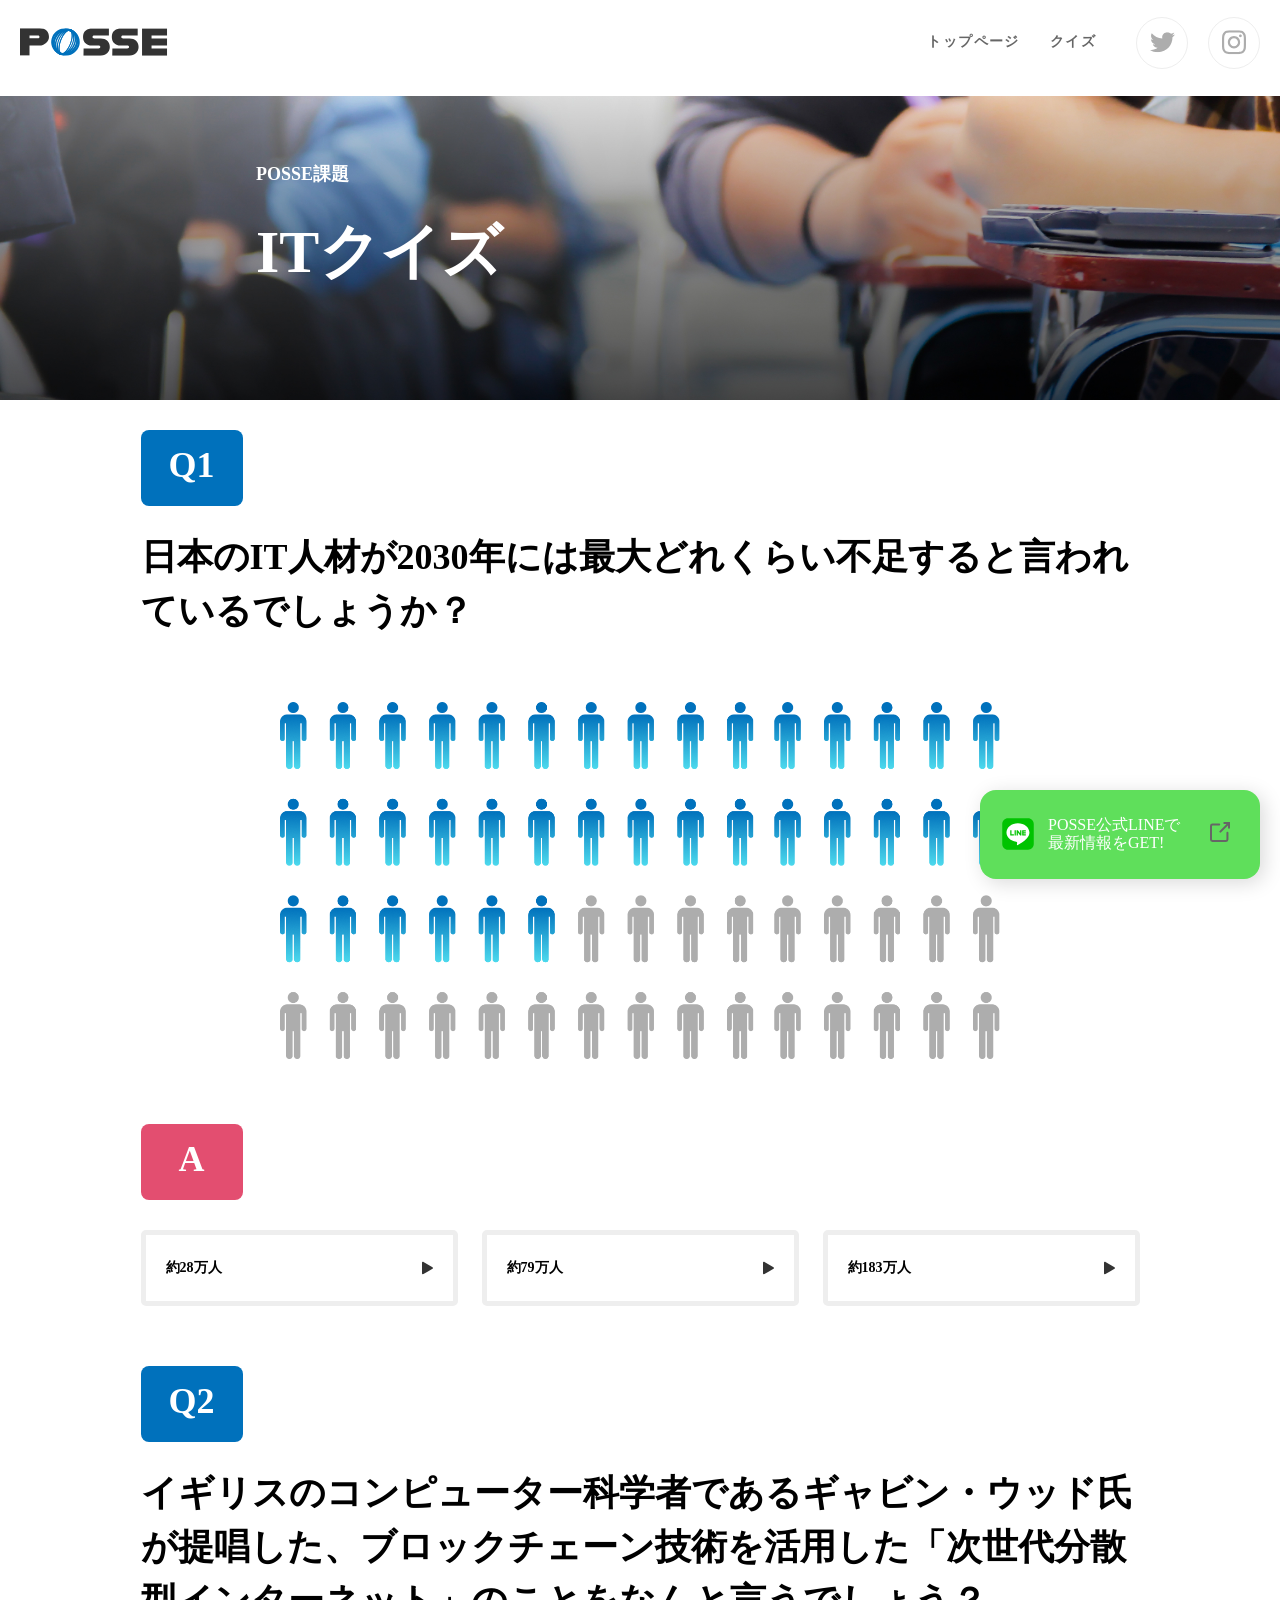
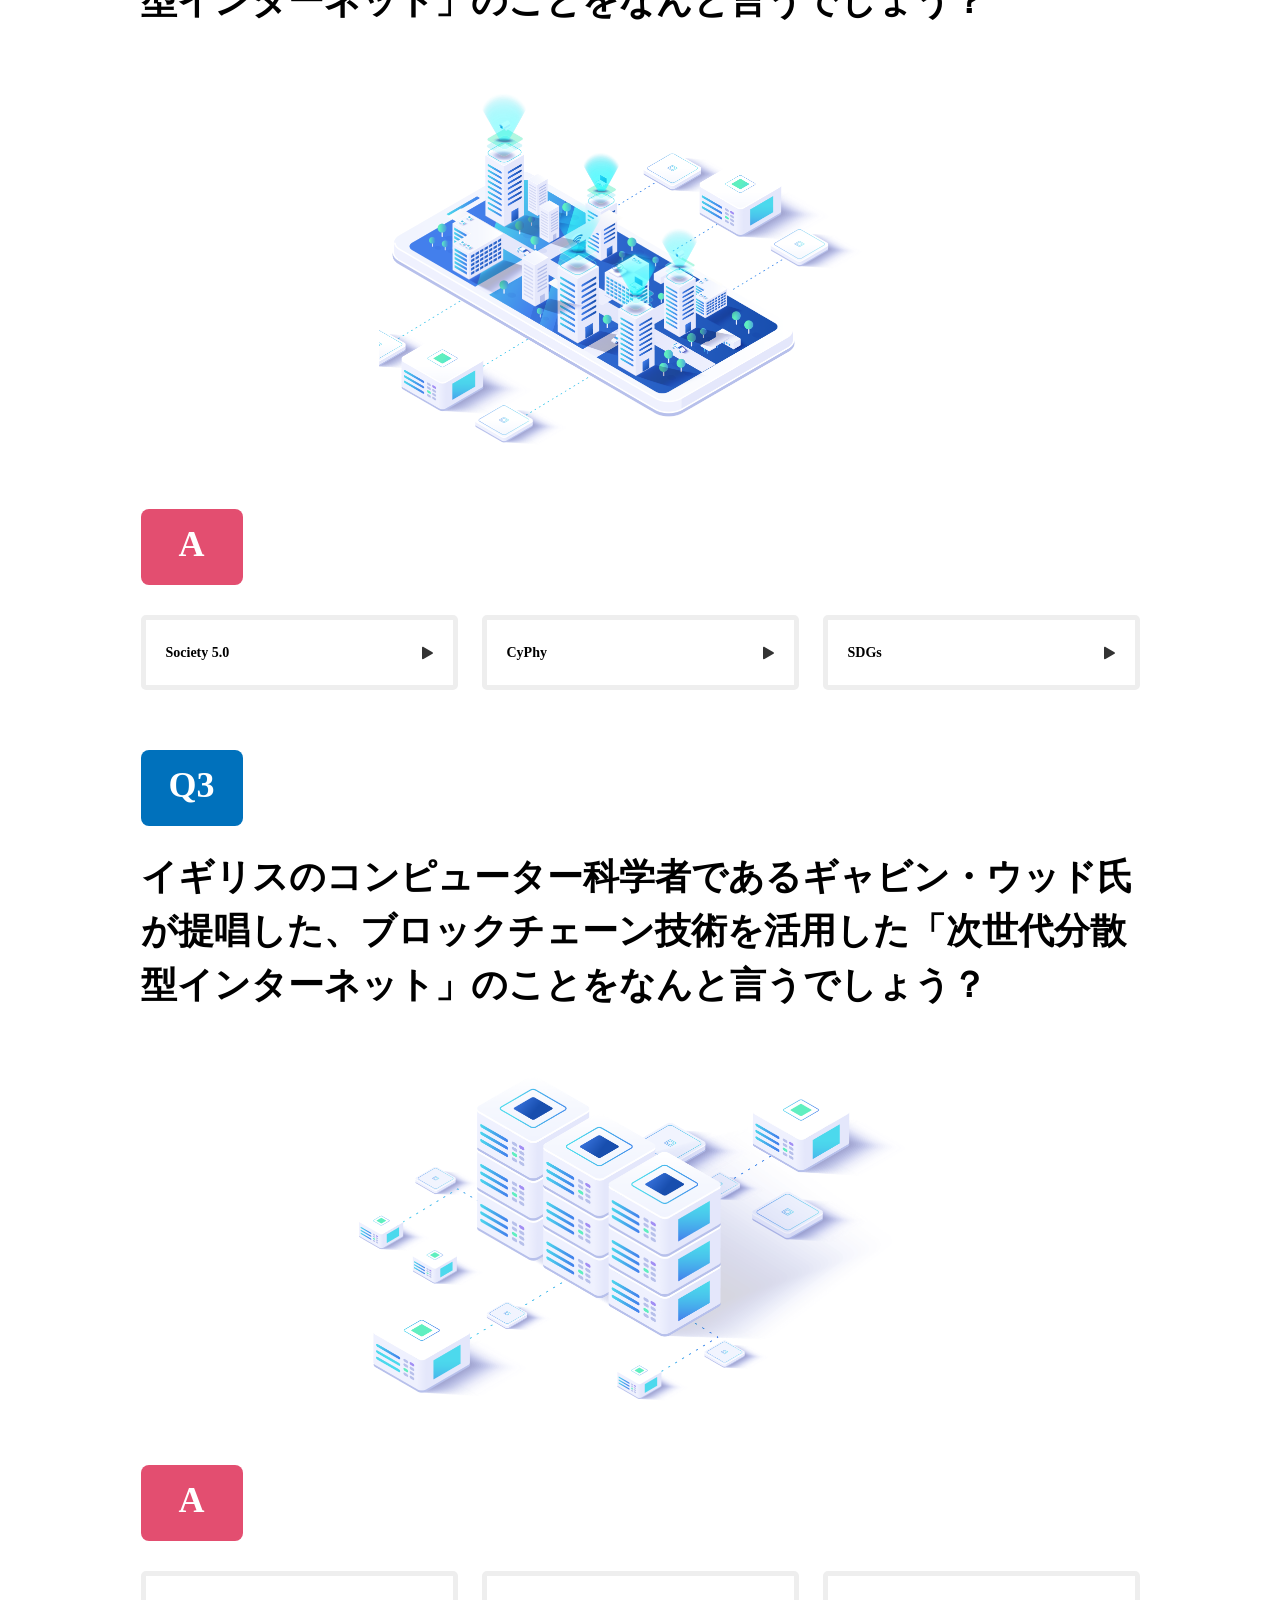
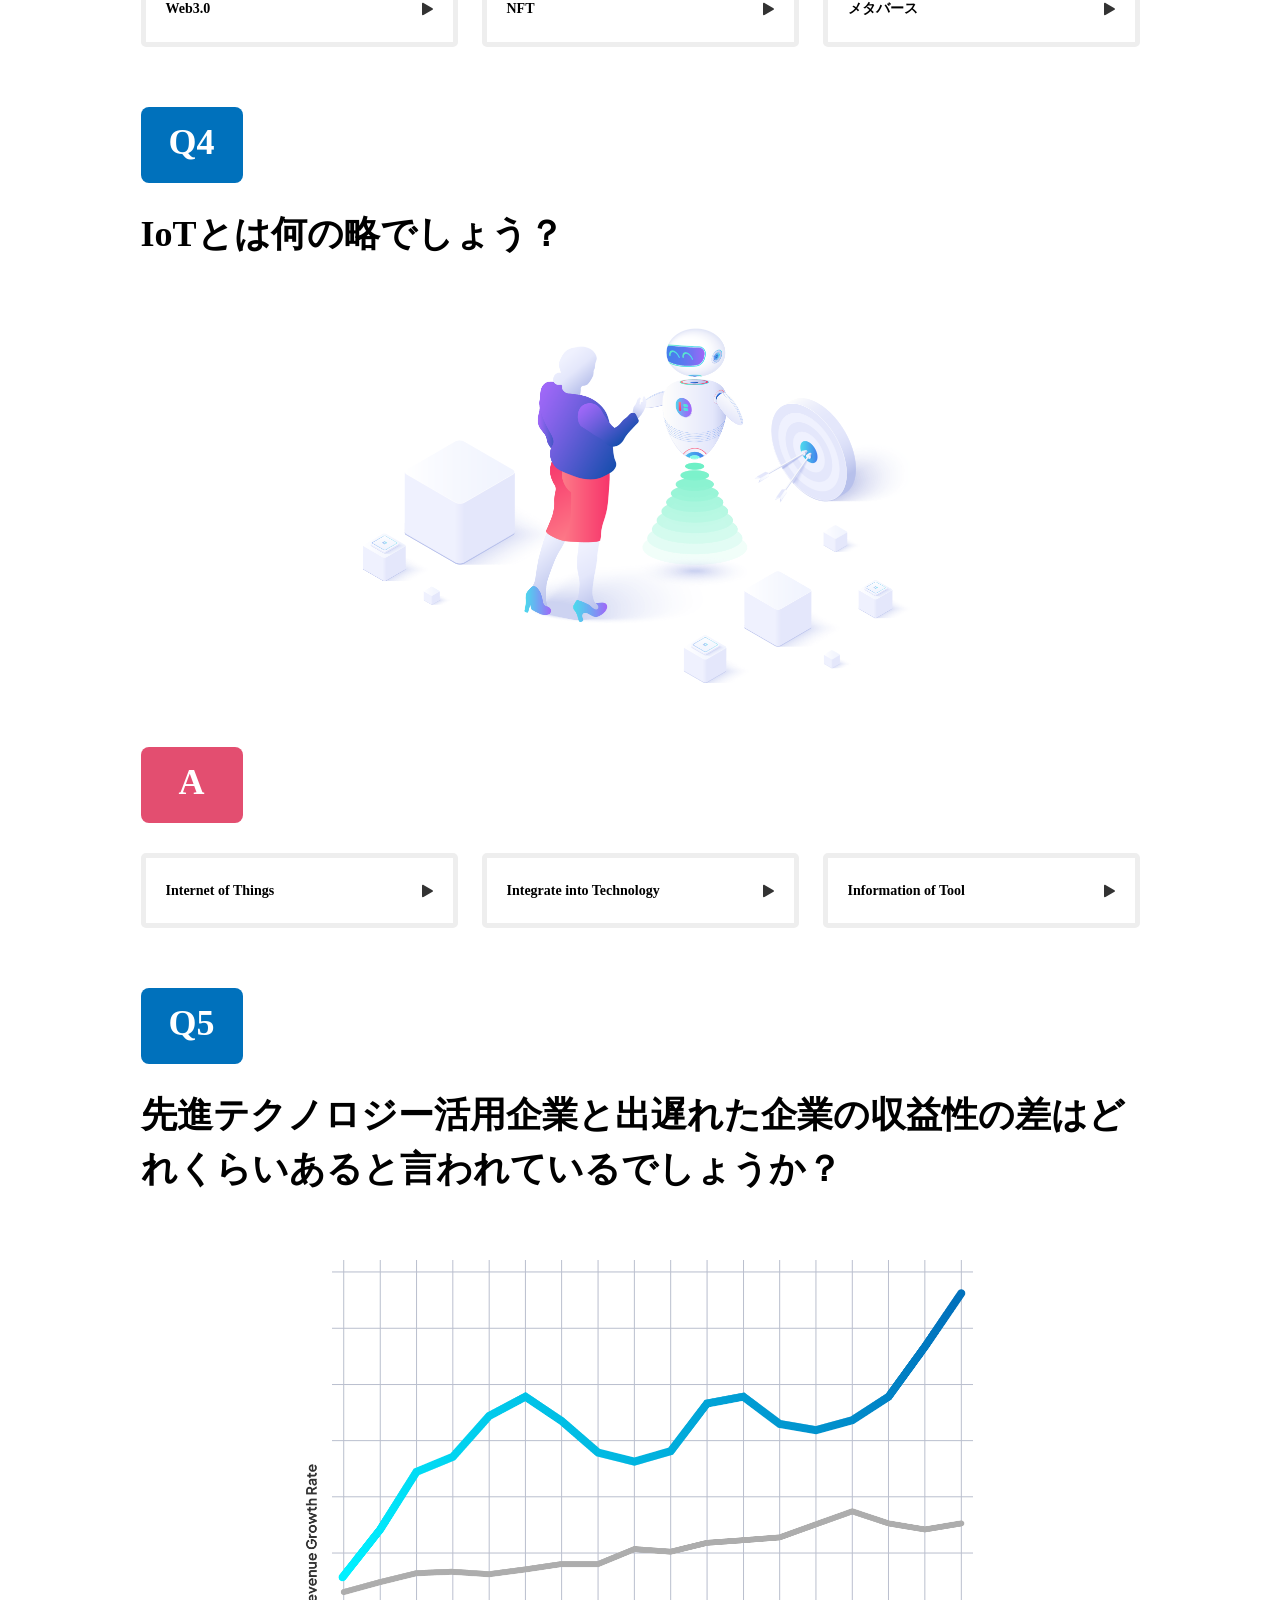
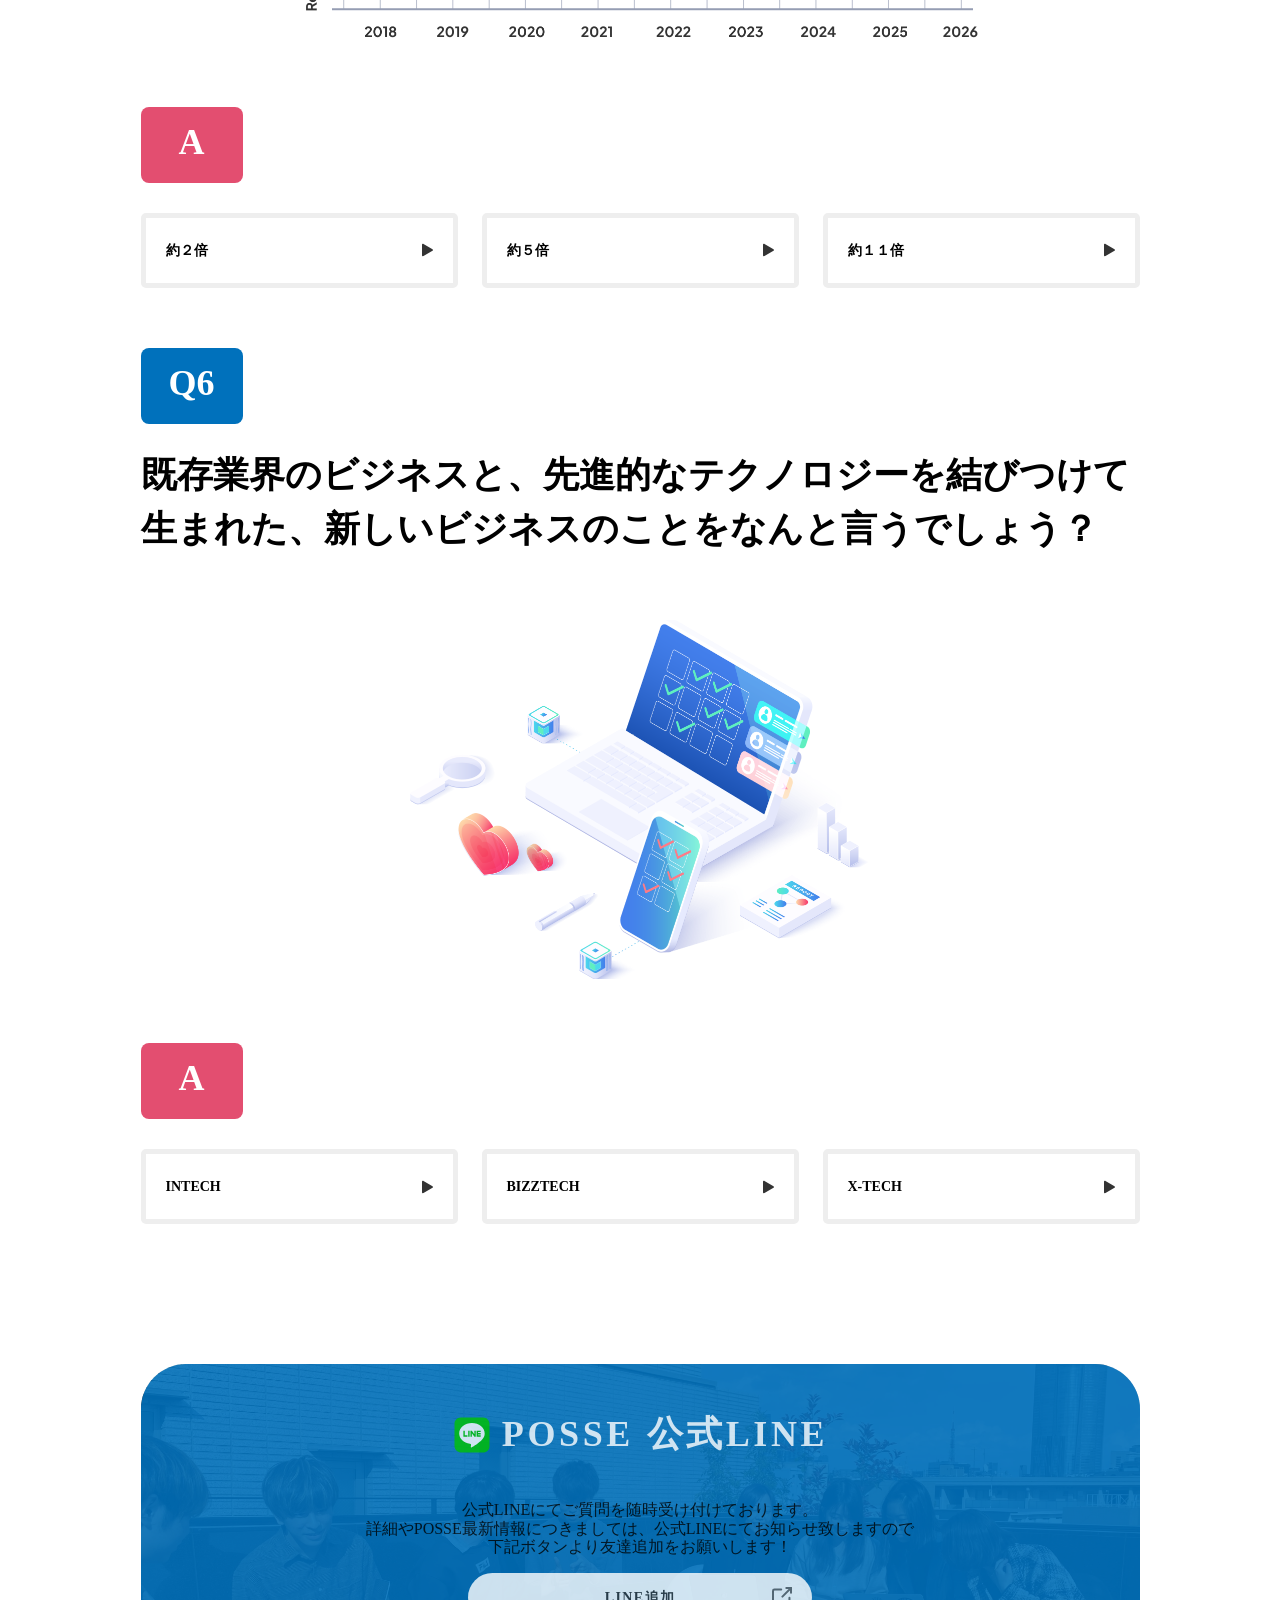
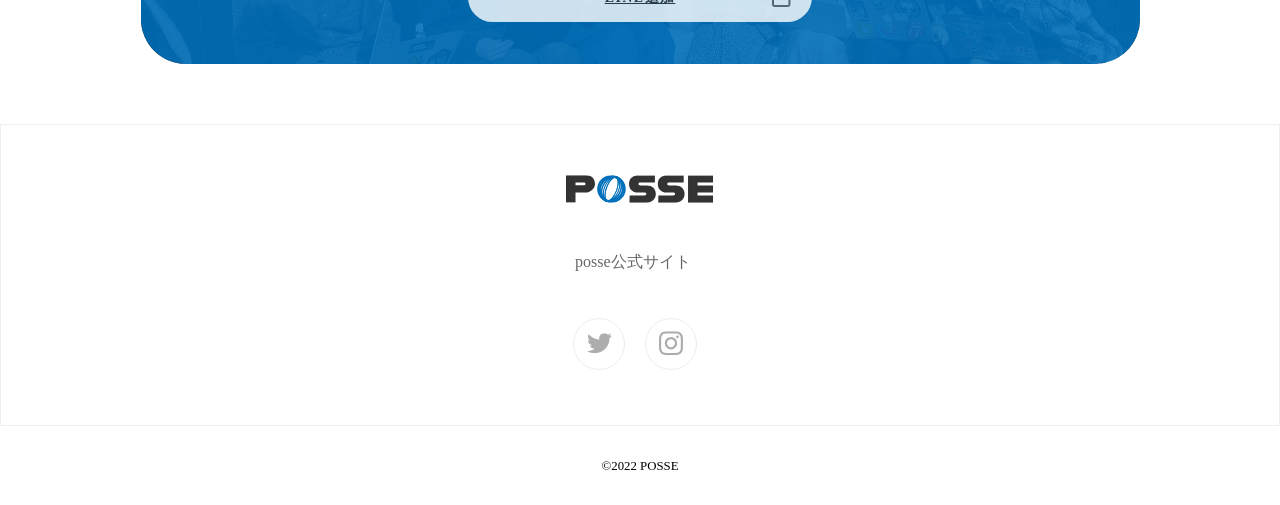
==== quiz/index.html @ d8c6b6f3 "問題文、クイズ、がシャッフルするようになった" ====
<!DOCTYPE html>
<html lang="ja">
  <head>
    <meta charset="UTF-8" />
    <meta http-equiv="X-UA-Compatible" content="IE=edge" />
    <meta name="viewport" content="width=device-width, initial-scale=1.0" />
    <title>quizページ</title>
    <link rel="stylesheet" href="normalize.css" />
    <link rel="stylesheet" href="style.css" />
  </head>
  <body>
    <header class="header">
      <div class="l-header">
        <div class="l-header_img">
          <img src="logo.svg" alt="posse" class="l-header_img_logo" />
        </div>
        <div class="l-header_nav">
          <nav class="l-header_nav_url">
            <ul class="l-header_nav_url_list">
              <li class="l-header_nav_url_list_item">
                トップページ<a
                  href="https://posse-ap.github.io/sample-ph1-website/"
                ></a>
              </li>
              <li class="l-header_nav_url_list_item">クイズ<a href=""></a></li>
            </ul>
          </nav>
          <ul class="l-header_nav_sns">
            <li class="l-header_nav_sns_list">
              <a
                href="https://twitter.com/posse_program"
                target="_blank"
                rel="noopener noreferrer"
                class="l-header_nav_sns_list_link"
                aria-label="Twitter"
              >
                <img
                  src="icon-twitter.svg"
                  class="l-header_nav_sns_list_icon"
                />
              </a>
            </li>
            <li class="l-header_nav_sns_list">
              <a
                href="https://www.instagram.com/posse_programming/"
                target="_blank"
                rel="noopener noreferrer"
                class="l-header_nav_sns_list_link"
                aria-label="instagram"
              >
                <img
                  src="icon-instagram.svg"
                  class="l-header_nav_sns_list_icon"
                />
              </a>
            </li>
          </ul>
        </div>
      </div>
    </header>
    <main>
      <section class="l-top">
        <div class="l-top_container">
          <h1 class="l-top_container_title">
            <span class="l-top_container_title_label">POSSE課題</span>
            <span class="l-top_container_title_title">ITクイズ</span>
          </h1>
        </div>
      </section>
      <div class="main" id="js_main"></div>
    </main>
    <section class="l-line">
      <div class="l-line_main">
        <div class="l-line_main_info">
          <div class="l-line_main_info_top">
            <img src="icon-line.svg" alt="" class="l-line_main_info_top_img" />
            <h2 class="l-line_main_info_top_title">POSSE 公式LINE</h2>
          </div>
          <div class="l-line_main_info_main">
            <p>
              公式LINEにてご質問を随時受け付けております。<br />
              詳細やPOSSE最新情報につきましては、公式LINEにてお知らせ致しますので<br />
              下記ボタンより友達追加をお願いします！
            </p>
          </div>
          <div class="l-line_main_info_footer">
            <a
              href="https://line.me/R/ti/p/@651htnqp?from=page"
              target="_blank"
              rel="noopener noreferrer"
              class="l-line_main_info_footer_link"
              >LINE追加
              <img
                src="icon-link-gray-dark.svg"
                alt=""
                class="l-line_main_info_footer_img"
              />
            </a>
          </div>
        </div>
      </div>
    </section>
    <foeter>
      <section class="l-footer">
        <div class="l-footer_line">
          <a
            href="https://line.me/R/ti/p/@651htnqp?from=page"
            target="_blank"
            rel="noopener noreferrer"
            class="l-footer_line_link"
          >
            <i class="l-footer_line_link_icon">
              <img
                src="icon-line.svg"
                alt="line"
                class="l-footer_line_link_icon_img"
              />
            </i>
            <p class="l-footer_line_link_info">
              POSSE公式LINEで<br />最新情報をGET!
            </p>
            <i class="l-footer_line_link_icon_link">
              <img
                src="icon-link-gray-dark.svg"
                alt=""
                class="l-footer_line_link_icon_link_img"
              />
            </i>
          </a>
        </div>
        <div class="l-footer_main">
          <div class="l-footer_main_info">
            <img src="logo.svg" alt="" class="l-footer_main_info_img" />
            <a href="https://posse-ap.com/" class="l-footer_main_info_img_link"
              >posse公式サイト</a
            >
          </div>
          <div class="l-footer_main_sns">
            <ul class="l-footer_main_sns_list">
              <li class="l-footer_main_sns_list_item">
                <a
                  href="https://twitter.com/posse_program"
                  target="_blank"
                  rel="noopener noreferrer"
                  aria-label="Twitter"
                >
                  <img
                    src="icon-twitter.svg"
                    alt=""
                    class="l-footer_main_sns_list_item_img"
                  />
                </a>
              </li>
              <li class="l-footer_main_sns_list_item">
                <a
                  href="https://www.instagram.com/posse_programming/"
                  target="_blank"
                  rel="noopener noreferrer"
                  aria-label="instagram"
                >
                  <img
                    src="icon-instagram.svg"
                    alt=""
                    class="l-footer_main_sns_list_item_img"
                  />
                </a>
              </li>
            </ul>
          </div>
        </div>
        <div class="l-footer_copyright">
          <small>©2022 POSSE</small>
        </div>
      </section>
    </foeter>
    <script src="quiz.js"></script>
  </body>
</html>
---- quiz/style.css ----
/* headerのcss */
.header {
  position: fixed;
  z-index: 999;
  top: 0;
  left: 0;
  right: 0;
}
.l-header {
  display: flex;
  padding: 18px 20px;
  background-color: white;
  height: 60px;
}

.l-header_img {
  vertical-align: middle;
  margin-top: 10px;
}

.l-header_nav {
  display: flex;
  margin-left: auto;
  align-content: center;
}

.l-header_nav_url_list {
  display: flex;
  font-size: 14px;
  gap: 30px;
  padding-top: 2px;
  list-style: none;
}

.l-header_nav_url_list_item {
  font-weight: bold;
  font-size: 14px;
  color: #666;
  letter-spacing: 0.1em;
}

.l-header_nav_sns {
  display: flex;
  gap: 20px;
  margin-top: -1px;
}

.l-header_nav_sns_list {
  display: flex;
  align-items: center;
  border: solid 1px #eee;
  border-radius: 50%;
  color: #adadad;
  display: inline-flex;
  font-size: 24px;
  height: 50px;
  justify-content: center;
  width: 50px;
}

.l-header_nav_sns_list_icon {
  padding-top: 5px;
}

/* l-topのcss */
main {
  margin-top: 60px;
}
.l-top {
  margin-top: -10px;
  margin-left: 0px;
  margin-right: 0px;
  width: 100%;
  height: 320px;
  /* padding-top: 110px;
  padding-bottom: 70px; */
}
.l-top_container {
  background-image: url(bg-hero.jpg);
  width: 100%;
  background-size: cover;
  height: 350px;
  background-repeat: initial;
  /* margin-left: 30px; */
  position: relative;
}
.l-top_container_title {
  position: absolute;
  top: 80px;
  left: 20%;
}
.l-top_container_title_label {
  margin: 0;
  color: #fff;
  font-size: 18px;
}
.l-top_container_title_title {
  font-size: 60px;
  color: #fff;
  display: block;
  margin-top: 30px;
}

.main {
  margin: 0px auto;
  max-width: 999px;
  width: 100%;
}
/* question1のcss */
.question1 {
  box-sizing: solid;
  border-width: 0;
  box-sizing: border-box;
  justify-content: center;
  margin-top: 60px;
}
.question1_quiz_title_label {
  background-color: #0071bc;
  border-radius: 8px;
  color: #fff;
  font-size: 36px;
  font-weight: bold;
  line-height: 1.5;
  padding: 8px 16px;
  display: block;
  width: 70px;
  height: 60px;
  text-align: center;
}
.question1_quiz_title_text {
  display: block;
  font-size: 36px;
  font-weight: bold;
  line-height: 1.5;
  margin-top: 24px;
}
.question1_quiz_title_image {
  margin: 64px auto 0;
  max-width: 720px;
}
.question1_quiz_title_img {
  max-width: 100%;
}
.question1_answer {
  margin-top: 60px;
}
.question1_answer_label {
  background-color: #e34e70;
  border-radius: 8px;
  color: #fff;
  font-size: 36px;
  font-weight: bold;
  line-height: 1.5;
  padding: 8px 16px;
  display: block;
  width: 70px;
  height: 60px;
  text-align: center;
}
.question1_answer_list {
  display: grid;
  gap: 24px;
  grid-template-columns: repeat(3, 1fr);
  margin-top: 16px;
  list-style: none;
  margin: 30px 0 0 0;
  padding: 0;
}
.question1_answer_list_item {
  display: list-item;
  cursor: pointer;
}
.question1_answer_list_item_button {
  align-items: center;
  border: solid 5px #eee;
  background-color: white;
  border-radius: 5px;
  display: flex;
  font-size: 14px;
  font-weight: bold;
  line-height: 1.8;
  padding: 20px;
  width: 100%;
  cursor: pointer;
}

.question1_answer_list_item_button_icon {
  margin-left: auto;
}

.question1_answer_correct_content {
  gap: 18px;
  font-size: 18px;
  font-weight: bold;
  display: flex;
  align-items: baseline;
  line-height: 1.8;
  margin-top: 16px;
}

.question1_note {
  align-items: center;
  background-color: #f6f6f6;
  border-radius: 8px;
  display: block;
  display: flex;
  font-size: 18px;
  font-style: normal;
  font-weight: bold;
  gap: 16px;
  line-height: 1.8;
  margin-top: 16px;
  padding: 24px;
}

.js-answer1_box,
.js-answer2_box,
.js-answer3_box,
.js-answer4_box,
.js-answer5_box,
.js-answer6_box {
  background-color: #fff2f5;
  border-radius: 8px;
  padding: 10px 40px 0px 40px;
  margin-top: 16px;
  display: none;
}
.question1_answer_correct,
.question2_answer_correct,
.question3_answer_correct,
.question4_answer_correct,
.question5_answer_correct,
.question6_answer_correct {
  background-color: #fff2f5;
  border-radius: 8px;
  margin-top: 16px;
  padding: 10px 40px 5px 40px;
  border: 2px solid #fff2f5;
  display: block;
}
.question1_answer_incorrect,
.question2_answer_incorrect,
.question3_answer_incorrect,
.question4_answer_incorrect,
.question5_answer_incorrect,
.question6_answer_incorrect {
  background-color: #eff2f5;
  border: 2px solid #eff2f5;
  border-radius: 8px;
  margin-top: 16px;
  padding: 10px 40px 5px 40px;
  display: block;
}
.question1_answer_correct_title,
.question2_answer_correct_title,
.question3_answer_correct_title,
.question4_answer_correct_title,
.question5_answer_correct_title,
.question6_answer_correct_title {
  font-size: 24px;
  font-weight: bold;
  letter-spacing: 0.05em;
  line-height: 1.5;
  color: #c8647c;
  display: none;
}
.question1_answer_incorrect_title,
.question2_answer_incorrect_title,
.question3_answer_incorrect_title,
.question4_answer_incorrect_title,
.question5_answer_incorrect_title,
.question6_answer_incorrect_title {
  color: #0071bc;
  font-size: 24px;
  font-weight: bold;
  letter-spacing: 0.05em;
  line-height: 1.5;
  display: none;
}
.question1_answer_correct_content_label {
  font-size: 24px;
}

/* js-answer1_correct_title{
  display: block;
  color: red;
  font-size: 24px;
} */

/* question2のcss */
.question2 {
  box-sizing: solid;
  border-width: 0;
  box-sizing: border-box;
  justify-content: center;
  margin-top: 60px;
}

.question2_quiz_title_label {
  background-color: #0071bc;
  border-radius: 8px;
  color: #fff;
  font-size: 36px;
  font-weight: bold;
  line-height: 1.5;
  padding: 8px 16px;
  display: block;
  width: 70px;
  height: 60px;
  text-align: center;
}
.question2_quiz_title_text {
  display: block;
  font-size: 36px;
  font-weight: bold;
  line-height: 1.5;
  margin-top: 24px;
}
.question2_quiz_title_image {
  margin: 64px auto 0;
  max-width: 720px;
}
.question2_quiz_title_img {
  max-width: 100%;
}
.question2_answer {
  margin-top: 60px;
}
.question2_answer_label {
  background-color: #e34e70;
  border-radius: 8px;
  color: #fff;
  font-size: 36px;
  font-weight: bold;
  line-height: 1.5;
  padding: 8px 16px;
  display: block;
  width: 70px;
  height: 60px;
  text-align: center;
}
.question2_answer_list {
  display: grid;
  gap: 24px;
  grid-template-columns: repeat(3, 1fr);
  margin-top: 16px;
  list-style: none;
  margin: 30px 0 0 0;
  padding: 0;
}
.question2_answer_list_item {
  display: list-item;
  cursor: pointer;
}
.question2_answer_list_item_button {
  align-items: center;
  border: solid 5px #eee;
  background-color: white;
  border-radius: 5px;
  display: flex;
  font-size: 14px;
  font-weight: bold;
  line-height: 1.8;
  padding: 20px;
  width: 100%;
  cursor: pointer;
}
.question2_answer_list_item_button_icon {
  margin-left: auto;
}

.question2_note {
  align-items: center;
  background-color: #f6f6f6;
  border-radius: 8px;
  display: block;
  display: flex;
  font-size: 18px;
  font-style: normal;
  font-weight: bold;
  gap: 16px;
  line-height: 1.8;
  margin-top: 16px;
  padding: 24px;
}
.question2_answer_correct_title {
  font-size: 24px;
  font-weight: bold;
  letter-spacing: 0.05em;
  line-height: 1.5;
}
.question2_answer_correct_content {
  align-items: baseline;
  display: flex;
  font-size: 18px;
  font-weight: bold;
  gap: 18px;
  line-height: 1.8;
  margin-top: 16px;
}
.question2_answer_correct_content_label {
  font-size: 24px;
}
/* question3のcss */
.question3 {
  box-sizing: solid;
  border-width: 0;
  box-sizing: border-box;
  justify-content: center;
  margin-top: 60px;
}

.question3_quiz_title_label {
  background-color: #0071bc;
  border-radius: 8px;
  color: #fff;
  font-size: 36px;
  font-weight: bold;
  line-height: 1.5;
  padding: 8px 16px;
  display: block;
  width: 70px;
  height: 60px;
  text-align: center;
}
.question3_quiz_title_text {
  display: block;
  font-size: 36px;
  font-weight: bold;
  line-height: 1.5;
  margin-top: 24px;
}
.question3_quiz_title_image {
  margin: 64px auto 0;
  max-width: 720px;
}
.question3_quiz_title_img {
  max-width: 100%;
}
.question3_answer {
  margin-top: 60px;
}
.question3_answer_label {
  background-color: #e34e70;
  border-radius: 8px;
  color: #fff;
  font-size: 36px;
  font-weight: bold;
  line-height: 1.5;
  padding: 8px 16px;
  display: block;
  width: 70px;
  height: 60px;
  text-align: center;
}
.question3_answer_list {
  display: grid;
  gap: 24px;
  grid-template-columns: repeat(3, 1fr);
  margin-top: 16px;
  list-style: none;
  margin: 30px 0 0 0;
  padding: 0;
}
.question3_answer_list_item {
  display: list-item;
  cursor: pointer;
}
.question3_answer_list_item_button {
  align-items: center;
  border: solid 5px #eee;
  background-color: white;
  border-radius: 5px;
  display: flex;
  font-size: 14px;
  font-weight: bold;
  line-height: 1.8;
  padding: 20px;
  width: 100%;
  cursor: pointer;
}
.question3_answer_list_item_button_icon {
  margin-left: auto;
}

.question3_note {
  align-items: center;
  background-color: #f6f6f6;
  border-radius: 8px;
  display: block;
  display: flex;
  font-size: 18px;
  font-style: normal;
  font-weight: bold;
  gap: 16px;
  line-height: 1.8;
  margin-top: 16px;
  padding: 24px;
}
.question3_answer_correct_title {
  font-size: 24px;
  font-weight: bold;
  letter-spacing: 0.05em;
  line-height: 1.5;
}
.question3_answer_correct_content {
  align-items: baseline;
  display: flex;
  font-size: 18px;
  font-weight: bold;
  gap: 18px;
  line-height: 1.8;
  margin-top: 16px;
}
.question3_answer_correct_content_label {
  font-size: 24px;
}
/* queetion4のcss */
.question4 {
  box-sizing: solid;
  border-width: 0;
  box-sizing: border-box;
  justify-content: center;
  margin-top: 60px;
}

.question4_quiz_title_label {
  background-color: #0071bc;
  border-radius: 8px;
  color: #fff;
  font-size: 36px;
  font-weight: bold;
  line-height: 1.5;
  padding: 8px 16px;
  display: block;
  width: 70px;
  height: 60px;
  text-align: center;
}
.question4_quiz_title_text {
  display: block;
  font-size: 36px;
  font-weight: bold;
  line-height: 1.5;
  margin-top: 24px;
}
.question4_quiz_title_image {
  margin: 64px auto 0;
  max-width: 720px;
}
.question4_quiz_title_img {
  max-width: 100%;
}
.question4_answer {
  margin-top: 60px;
}
.question4_answer_label {
  background-color: #e34e70;
  border-radius: 8px;
  color: #fff;
  font-size: 36px;
  font-weight: bold;
  line-height: 1.5;
  padding: 8px 16px;
  display: block;
  width: 70px;
  height: 60px;
  text-align: center;
}
.question4_answer_list {
  display: grid;
  gap: 24px;
  grid-template-columns: repeat(3, 1fr);
  margin-top: 16px;
  list-style: none;
  margin: 30px 0 0 0;
  padding: 0;
}
.question4_answer_list_item {
  display: list-item;
  cursor: pointer;
}
.question4_answer_list_item_button {
  align-items: center;
  border: solid 5px #eee;
  background-color: white;
  border-radius: 5px;
  display: flex;
  font-size: 14px;
  font-weight: bold;
  line-height: 1.8;
  padding: 20px;
  width: 100%;
  cursor: pointer;
}
.question4_answer_list_item_button_icon {
  margin-left: auto;
}
.question4_note {
  align-items: center;
  background-color: #f6f6f6;
  border-radius: 8px;
  display: block;
  display: flex;
  font-size: 18px;
  font-style: normal;
  font-weight: bold;
  gap: 16px;
  line-height: 1.8;
  margin-top: 16px;
  padding: 24px;
}
.question4_answer_correct_title {
  font-size: 24px;
  font-weight: bold;
  letter-spacing: 0.05em;
  line-height: 1.5;
}
.question4_answer_correct_content {
  align-items: baseline;
  display: flex;
  font-size: 18px;
  font-weight: bold;
  gap: 18px;
  line-height: 1.8;
  margin-top: 16px;
}
.question4_answer_correct_content_label {
  font-size: 24px;
}
/* question5のcss */
.question5 {
  box-sizing: solid;
  border-width: 0;
  box-sizing: border-box;
  justify-content: center;
  margin-top: 60px;
}

.question5_quiz_title_label {
  background-color: #0071bc;
  border-radius: 8px;
  color: #fff;
  font-size: 36px;
  font-weight: bold;
  line-height: 1.5;
  padding: 8px 16px;
  display: block;
  width: 70px;
  height: 60px;
  text-align: center;
}
.question5_quiz_title_text {
  display: block;
  font-size: 36px;
  font-weight: bold;
  line-height: 1.5;
  margin-top: 24px;
}
.question5_quiz_title_image {
  margin: 64px auto 0;
  max-width: 720px;
}
.question5_quiz_title_img {
  max-width: 100%;
}
.question5_answer {
  margin-top: 60px;
}
.question5_answer_label {
  background-color: #e34e70;
  border-radius: 8px;
  color: #fff;
  font-size: 36px;
  font-weight: bold;
  line-height: 1.5;
  padding: 8px 16px;
  display: block;
  width: 70px;
  height: 60px;
  text-align: center;
}
.question5_answer_list {
  display: grid;
  gap: 24px;
  grid-template-columns: repeat(3, 1fr);
  margin-top: 16px;
  list-style: none;
  margin: 30px 0 0 0;
  padding: 0;
}
.question5_answer_list_item {
  display: list-item;
  cursor: pointer;
}
.question5_answer_list_item_button {
  align-items: center;
  border: solid 5px #eee;
  background-color: white;
  border-radius: 5px;
  display: flex;
  font-size: 14px;
  font-weight: bold;
  line-height: 1.8;
  padding: 20px;
  width: 100%;
  cursor: pointer;
}
.question5_answer_list_item_button_icon {
  margin-left: auto;
}
.question5_note {
  align-items: center;
  background-color: #f6f6f6;
  border-radius: 8px;
  display: block;
  display: flex;
  font-size: 18px;
  font-style: normal;
  font-weight: bold;
  gap: 16px;
  line-height: 1.8;
  margin-top: 16px;
  padding: 24px;
}
.question5_answer_correct_title {
  font-size: 24px;
  font-weight: bold;
  letter-spacing: 0.05em;
  line-height: 1.5;
}
.question5_answer_correct_content {
  align-items: baseline;
  display: flex;
  font-size: 18px;
  font-weight: bold;
  gap: 18px;
  line-height: 1.8;
  margin-top: 16px;
}
.question5_answer_correct_content_label {
  font-size: 24px;
}
/* question6のcss */
.question6 {
  box-sizing: solid;
  border-width: 0;
  box-sizing: border-box;
  justify-content: center;
  margin-top: 60px;
}
.question6_quiz_title_label {
  background-color: #0071bc;
  border-radius: 8px;
  color: #fff;
  font-size: 36px;
  font-weight: bold;
  line-height: 1.5;
  padding: 8px 16px;
  display: block;
  width: 70px;
  height: 60px;
  text-align: center;
}
.question6_quiz_title_text {
  display: block;
  font-size: 36px;
  font-weight: bold;
  line-height: 1.5;
  margin-top: 24px;
}
.question6_quiz_title_image {
  margin: 64px auto 0;
  max-width: 720px;
}
.question6_quiz_title_img {
  max-width: 100%;
}
.question6_answer {
  margin-top: 60px;
}
.question6_answer_label {
  background-color: #e34e70;
  border-radius: 8px;
  color: #fff;
  font-size: 36px;
  font-weight: bold;
  line-height: 1.5;
  padding: 8px 16px;
  display: block;
  width: 70px;
  height: 60px;
  text-align: center;
}
.question6_answer_list {
  display: grid;
  gap: 24px;
  grid-template-columns: repeat(3, 1fr);
  margin-top: 16px;
  list-style: none;
  margin: 30px 0 0 0;
  padding: 0;
}
.question6_answer_list_item {
  display: list-item;
}
.question6_answer_list_item_button {
  align-items: center;
  border: solid 5px #eee;
  background-color: white;
  border-radius: 5px;
  display: flex;
  font-size: 14px;
  font-weight: bold;
  line-height: 1.8;
  padding: 20px;
  width: 100%;
  cursor: pointer;
}
.question6_answer_list_item_button_icon {
  margin-left: auto;
}
.question6_note {
  align-items: center;
  background-color: #f6f6f6;
  border-radius: 8px;
  display: block;
  display: flex;
  font-size: 18px;
  font-style: normal;
  font-weight: bold;
  gap: 16px;
  line-height: 1.8;
  margin-top: 16px;
  padding: 24px;
}
.question6_answer_correct_title {
  font-size: 24px;
  font-weight: bold;
  letter-spacing: 0.05em;
  line-height: 1.5;
}
.question6_answer_correct_content {
  align-items: baseline;
  display: flex;
  font-size: 18px;
  font-weight: bold;
  gap: 18px;
  line-height: 1.8;
  margin-top: 16px;
}
.question6_answer_correct_content_label {
  font-size: 24px;
}
/* l-lineのcss */
.l-line {
  max-width: 999px;
  width: 100%;
  margin: 0 auto;
}
.l-line_main {
  width: 100%;
  height: 300px;
  margin: 0 auto;
  position: relative;
  background-image: url(bg-line.jpg);
  background-size: cover;
  border-radius: 45px;
  margin-top: 140px;
  margin-bottom: 60px;
}
.l-line_main::before {
  position: absolute;
  top: 0px;
  left: 0px;
  width: 100%;
  height: 300px;
  content: "";
  border-radius: 45px;
  background-color: rgba(0, 113, 188, 0.9);
}
.l-line_main_info {
  opacity: 0.8;
  border-radius: 45px;
  height: 260px;
  padding: 20px;
}
.l-line_main_info_top {
  display: flex;
  align-items: center;
  justify-content: center;
  gap: 10px;
}
.l-line_main_info_top_img {
  width: 40px;
  height: 40px;
  background: radial-gradient(#fff 60%, transparent 60%);
}
.l-line_main_info_top_title {
  font-size: 36px;
  color: white;
  letter-spacing: 0.1em;
}
.l-line_main_info_main {
  text-align: center;
}
.l-line_main_info_footer {
  text-align: center;
  margin-top: 15px;
}
.l-line_main_info_footer_link {
  background-color: white;
  border-radius: 50px;
  width: 100%;
  display: inline-block;
  color: #333;
  font-size: 14px;
  font-weight: bold;
  letter-spacing: 0.1em;
  line-height: 1.8;
  padding: 12px;
  position: relative;
  max-width: 320px;
}
.l-line_main_info_footer_img {
  position: absolute;
  right: 20px;
  top: 50%;
  transform: translate(0, -50%);
}
/* footerのcss */
.l-footer_line {
  position: fixed;
  bottom: 30px;
  right: 20px;
  height: 80px;
  width: 280px;
}
.l-footer_line_link {
  align-items: center;
  background-color: #5fdf5b;
  border-radius: 16px;
  box-shadow: 4px 4px 20px rgb(0 0 0 / 15%);
  display: flex;
  padding: 10px 20px 10px 20px;
  text-decoration: none;
}
.l-footer_line_link_icon {
  font-size: 36px;
  padding-top: 8px;
}
.l-footer_line_link_icon_img {
  width: 36px;
  height: 36px;
  background: radial-gradient(#fff 60%, transparent 60%);
}
.l-footer_line_link_icon_link {
  margin-left: 30px;
  color: white;
}
.l-footer_line_link_icon_link_img {
  color: #fff;
}
.l-footer_line_link_info {
  color: #fff;
  margin-left: 12px;
}
.l-footer_main {
  border: solid 1px #eee;
  height: 300px;
}

.l-footer_main_info {
  margin-top: 50px;
}

.l-footer_main_info_img {
  display: block;
  margin: 0 auto;
}
.l-footer_main_info_img_link {
  display: block;
  margin-top: 50px;
  margin-left: auto;
  margin-right: auto;
  text-decoration: none;
  width: 130px;
  height: 25px;
  color: #666;
}

.l-footer_main_sns_list {
  display: flex;
  justify-content: center;
  gap: 20px;
  margin-left: -50px;
  margin-top: 40px;
}

.l-footer_main_sns_list_item {
  list-style: none;
  border: solid 1px #eee;
  border-radius: 30px;
  align-items: center;
  display: inline-flex;
  font-size: 24px;
  height: 50px;
  justify-content: center;
  width: 50px;
}
.l-footer_main_sns_list_item_img {
  padding-top: 5px;
}

.l-footer_copyright {
  text-align: center;
  margin-top: 30px;
  margin-bottom: 30px;
}
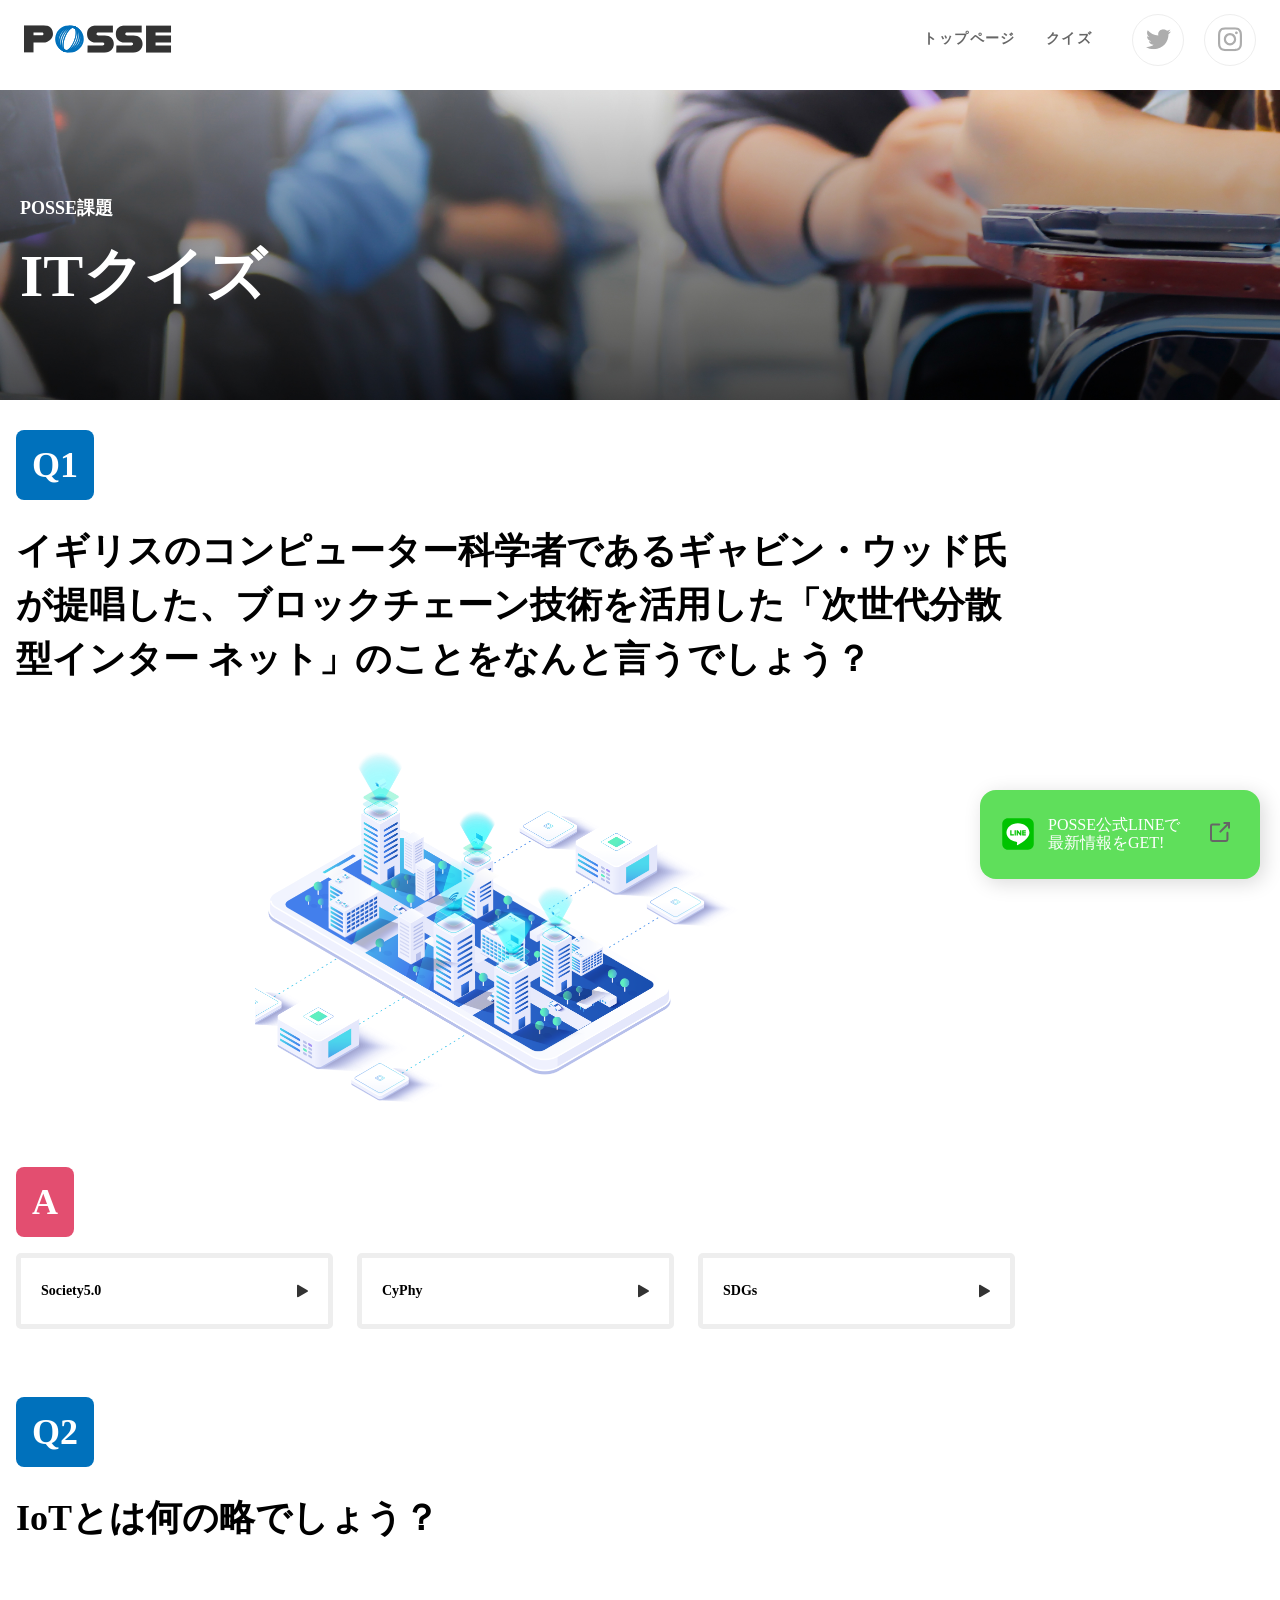
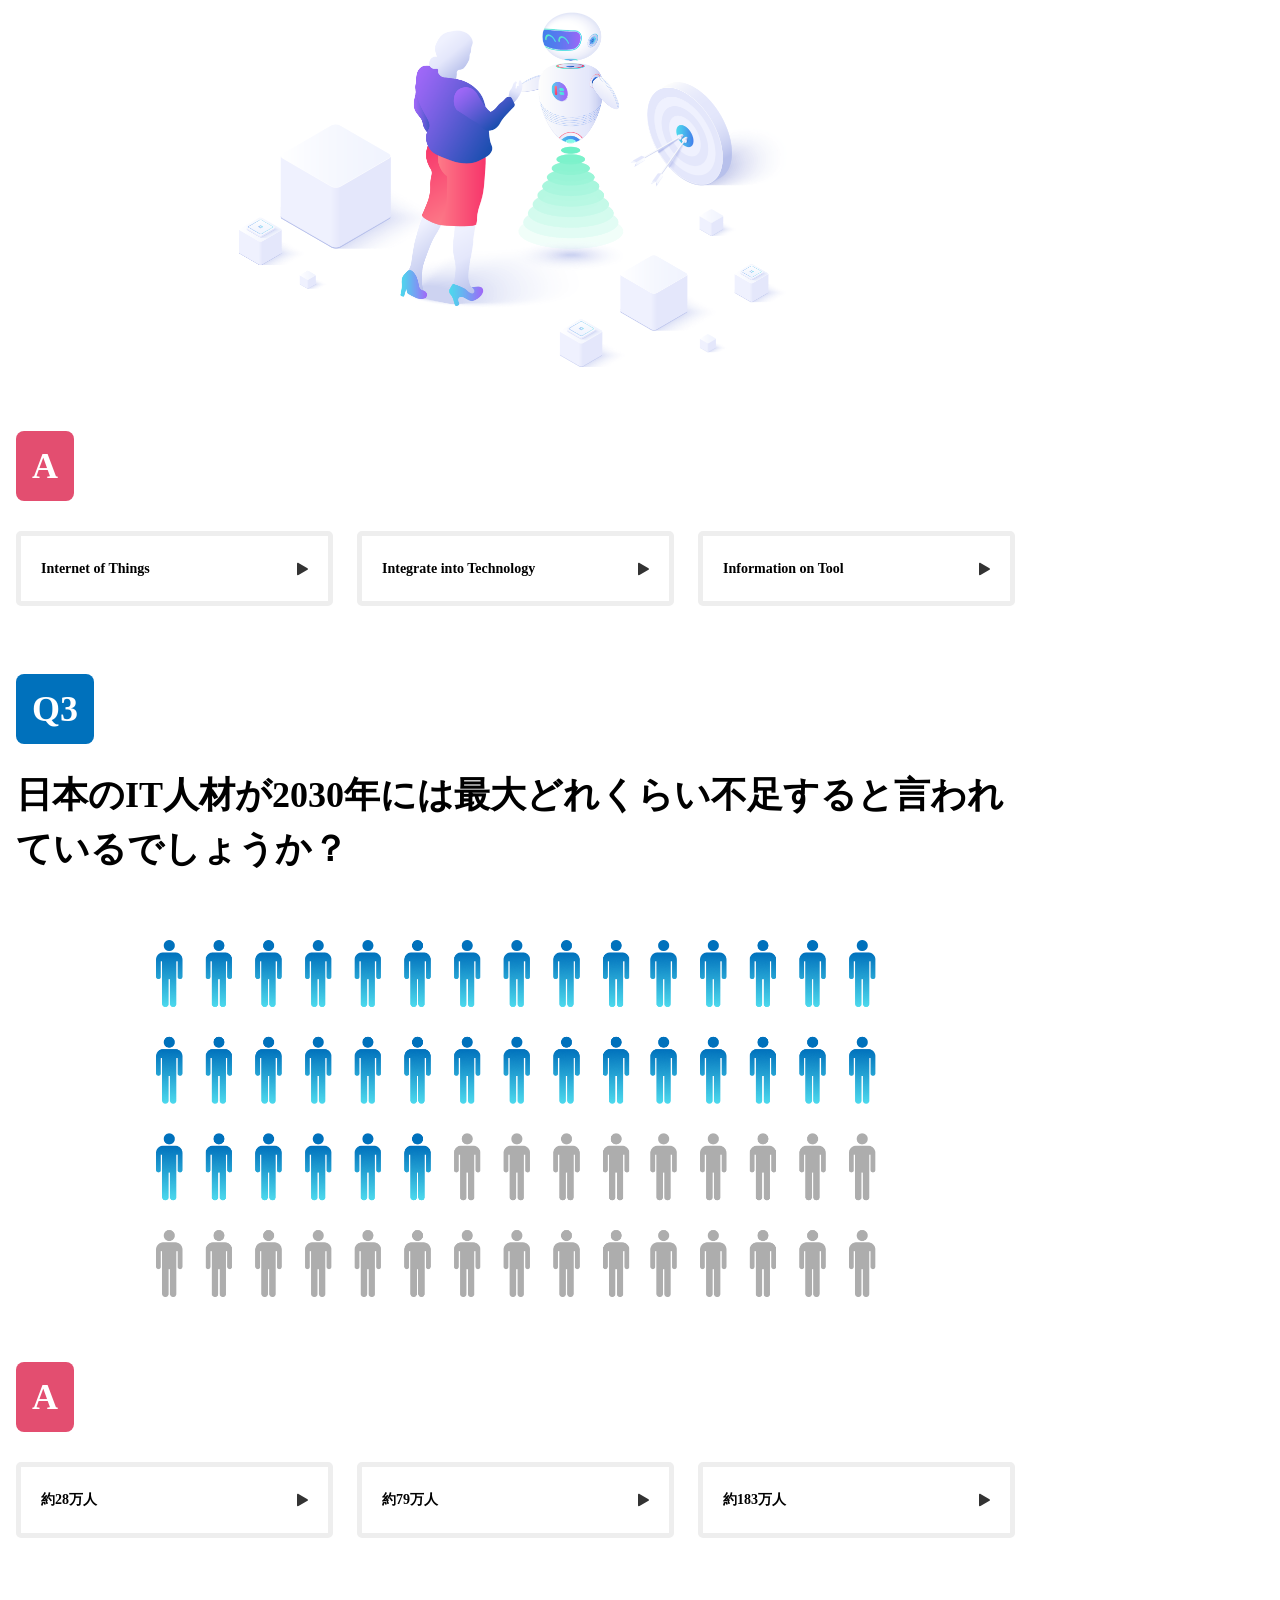
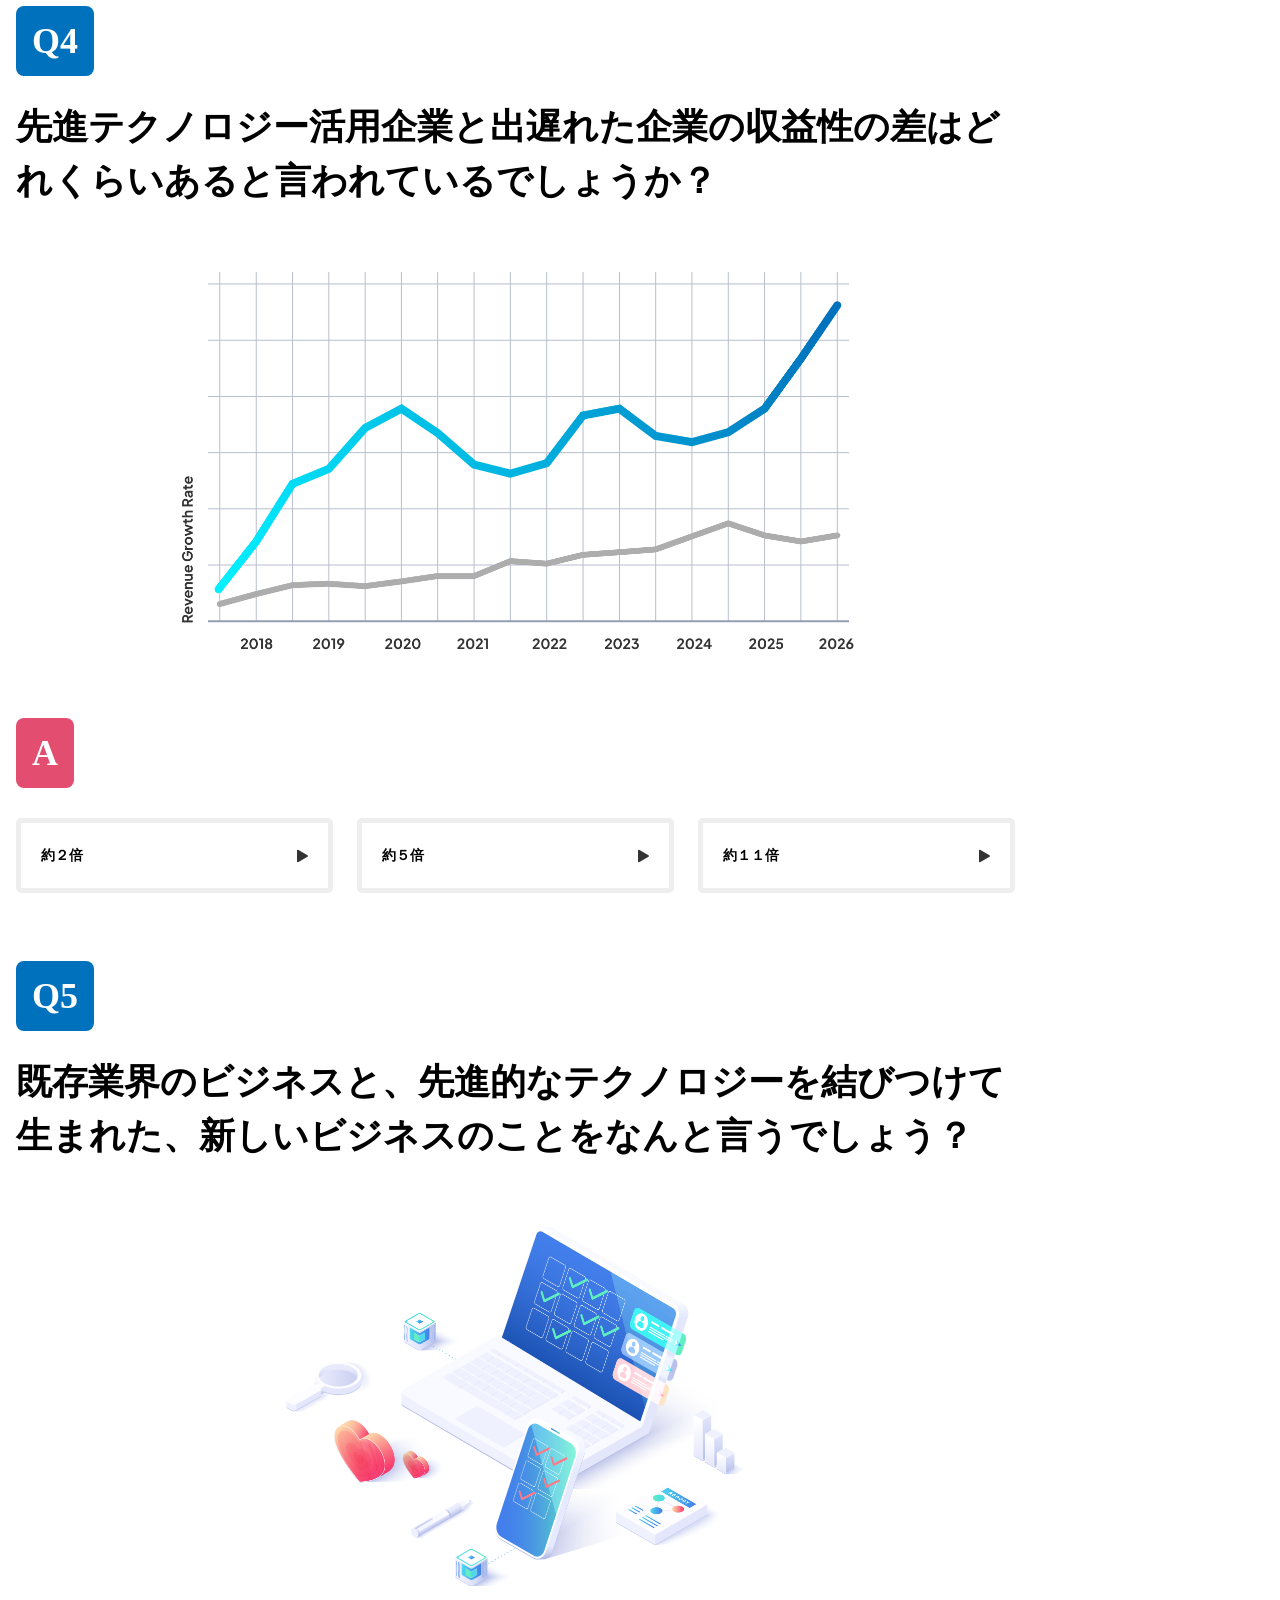
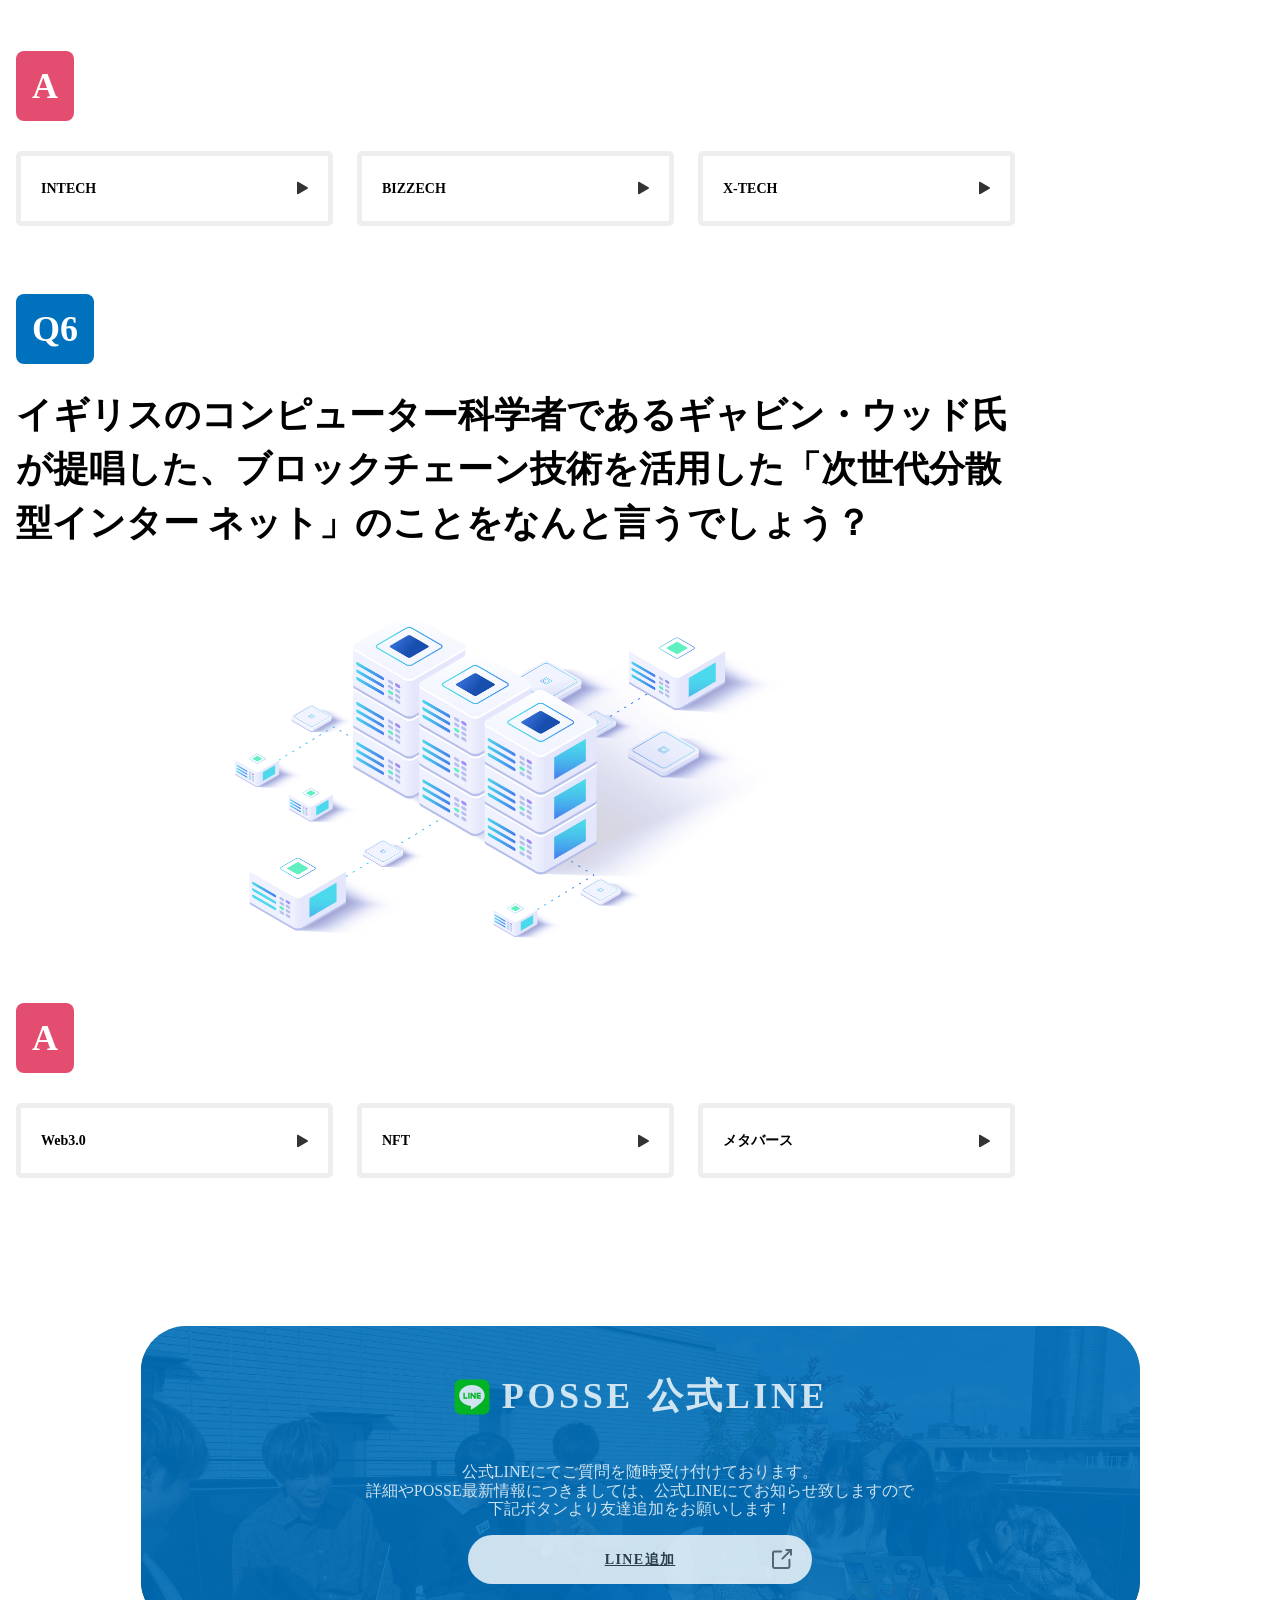
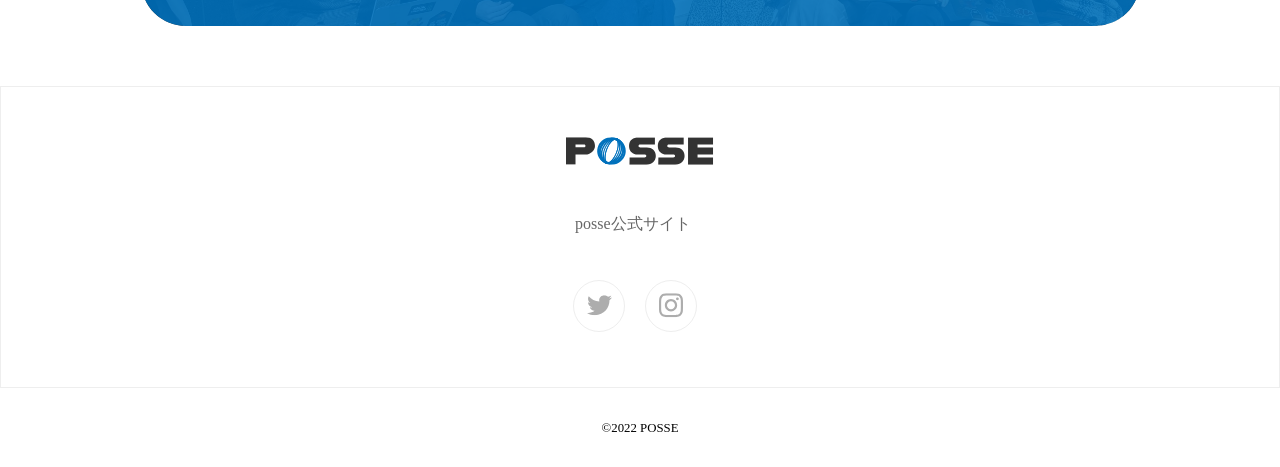
==== commit e5d1d4db: "見た目ほぼok" ====
--- a/quiz/index.html
+++ b/quiz/index.html
@@ -67,7 +67,9 @@
           </h1>
         </div>
       </section>
-      <div class="main" id="js_main"></div>
+      <div class="main" id="js_main">
+        
+      </div>
     </main>
     <section class="l-line">
       <div class="l-line_main">
--- a/quiz/style.css
+++ b/quiz/style.css
@@ -8,7 +8,7 @@
 }
 .l-header {
   display: flex;
-  padding: 18px 20px;
+  padding: 15px 24px;
   background-color: white;
   height: 60px;
 }
@@ -22,6 +22,7 @@
   display: flex;
   margin-left: auto;
   align-content: center;
+
 }
 
 .l-header_nav_url_list {
@@ -86,8 +87,8 @@
 }
 .l-top_container_title {
   position: absolute;
-  top: 80px;
-  left: 20%;
+  top: 115px;
+  margin: 20px 20px;
 }
 .l-top_container_title_label {
   margin: 0;
@@ -98,13 +99,12 @@
   font-size: 60px;
   color: #fff;
   display: block;
-  margin-top: 30px;
+  line-height: 1.8;
 }
 
 .main {
-  margin: 0px auto;
+  margin: 0px 16px;
   max-width: 999px;
-  width: 100%;
 }
 /* question1のcss */
 .question1 {
@@ -114,7 +114,12 @@
   justify-content: center;
   margin-top: 60px;
 }
-.question1_quiz_title_label {
+.question1_quiz_title_label,
+.question2_quiz_title_label,
+.question3_quiz_title_label,
+.question4_quiz_title_label,
+.question5_quiz_title_label,
+.question6_quiz_title_label {
   background-color: #0071bc;
   border-radius: 8px;
   color: #fff;
@@ -122,12 +127,15 @@
   font-weight: bold;
   line-height: 1.5;
   padding: 8px 16px;
-  display: block;
-  width: 70px;
-  height: 60px;
+  display: inline-block;
   text-align: center;
 }
-.question1_quiz_title_text {
+.question1_quiz_title_text,
+.question2_quiz_title_text,
+.question3_quiz_title_text,
+.question4_quiz_title_text,
+.question5_quiz_title_text,
+.question6_quiz_title_text {
   display: block;
   font-size: 36px;
   font-weight: bold;
@@ -144,7 +152,12 @@
 .question1_answer {
   margin-top: 60px;
 }
-.question1_answer_label {
+.question1_answer_label,
+.question2_answer_label,
+.question3_answer_label, 
+.question4_answer_label, 
+.question5_answer_label, 
+.question6_answer_label {
   background-color: #e34e70;
   border-radius: 8px;
   color: #fff;
@@ -152,9 +165,7 @@
   font-weight: bold;
   line-height: 1.5;
   padding: 8px 16px;
-  display: block;
-  width: 70px;
-  height: 60px;
+  display: inline-block;
   text-align: center;
 }
 .question1_answer_list {
@@ -163,12 +174,17 @@
   grid-template-columns: repeat(3, 1fr);
   margin-top: 16px;
   list-style: none;
-  margin: 30px 0 0 0;
   padding: 0;
 }
-.question1_answer_list_item {
+.question1_answer_list_item,
+.question2_answer_list_item, 
+.question3_answer_list_item, 
+.question4_answer_list_item, 
+.question5_answer_list_item, 
+.question6_answer_list_item {
   display: list-item;
   cursor: pointer;
+  margin-bottom: 8px;
 }
 .question1_answer_list_item_button {
   align-items: center;
@@ -213,12 +229,12 @@
   padding: 24px;
 }
 
-.js-answer1_box,
-.js-answer2_box,
-.js-answer3_box,
-.js-answer4_box,
-.js-answer5_box,
-.js-answer6_box {
+.js_answer1_box,
+.js_answer2_box,
+.js_answer3_box,
+.js_answer4_box,
+.js_answer5_box,
+.js_answer6_box {
   background-color: #fff2f5;
   border-radius: 8px;
   padding: 10px 40px 0px 40px;
@@ -281,11 +297,6 @@
   font-size: 24px;
 }
 
-/* js-answer1_correct_title{
-  display: block;
-  color: red;
-  font-size: 24px;
-} */
 
 /* question2のcss */
 .question2 {
@@ -296,26 +307,6 @@
   margin-top: 60px;
 }
 
-.question2_quiz_title_label {
-  background-color: #0071bc;
-  border-radius: 8px;
-  color: #fff;
-  font-size: 36px;
-  font-weight: bold;
-  line-height: 1.5;
-  padding: 8px 16px;
-  display: block;
-  width: 70px;
-  height: 60px;
-  text-align: center;
-}
-.question2_quiz_title_text {
-  display: block;
-  font-size: 36px;
-  font-weight: bold;
-  line-height: 1.5;
-  margin-top: 24px;
-}
 .question2_quiz_title_image {
   margin: 64px auto 0;
   max-width: 720px;
@@ -326,19 +317,7 @@
 .question2_answer {
   margin-top: 60px;
 }
-.question2_answer_label {
-  background-color: #e34e70;
-  border-radius: 8px;
-  color: #fff;
-  font-size: 36px;
-  font-weight: bold;
-  line-height: 1.5;
-  padding: 8px 16px;
-  display: block;
-  width: 70px;
-  height: 60px;
-  text-align: center;
-}
+
 .question2_answer_list {
   display: grid;
   gap: 24px;
@@ -348,10 +327,7 @@
   margin: 30px 0 0 0;
   padding: 0;
 }
-.question2_answer_list_item {
-  display: list-item;
-  cursor: pointer;
-}
+
 .question2_answer_list_item_button {
   align-items: center;
   border: solid 5px #eee;
@@ -410,26 +386,6 @@
   margin-top: 60px;
 }
 
-.question3_quiz_title_label {
-  background-color: #0071bc;
-  border-radius: 8px;
-  color: #fff;
-  font-size: 36px;
-  font-weight: bold;
-  line-height: 1.5;
-  padding: 8px 16px;
-  display: block;
-  width: 70px;
-  height: 60px;
-  text-align: center;
-}
-.question3_quiz_title_text {
-  display: block;
-  font-size: 36px;
-  font-weight: bold;
-  line-height: 1.5;
-  margin-top: 24px;
-}
 .question3_quiz_title_image {
   margin: 64px auto 0;
   max-width: 720px;
@@ -439,19 +395,6 @@
 }
 .question3_answer {
   margin-top: 60px;
-}
-.question3_answer_label {
-  background-color: #e34e70;
-  border-radius: 8px;
-  color: #fff;
-  font-size: 36px;
-  font-weight: bold;
-  line-height: 1.5;
-  padding: 8px 16px;
-  display: block;
-  width: 70px;
-  height: 60px;
-  text-align: center;
 }
 .question3_answer_list {
   display: grid;
@@ -461,10 +404,6 @@
   list-style: none;
   margin: 30px 0 0 0;
   padding: 0;
-}
-.question3_answer_list_item {
-  display: list-item;
-  cursor: pointer;
 }
 .question3_answer_list_item_button {
   align-items: center;
@@ -524,26 +463,6 @@
   margin-top: 60px;
 }
 
-.question4_quiz_title_label {
-  background-color: #0071bc;
-  border-radius: 8px;
-  color: #fff;
-  font-size: 36px;
-  font-weight: bold;
-  line-height: 1.5;
-  padding: 8px 16px;
-  display: block;
-  width: 70px;
-  height: 60px;
-  text-align: center;
-}
-.question4_quiz_title_text {
-  display: block;
-  font-size: 36px;
-  font-weight: bold;
-  line-height: 1.5;
-  margin-top: 24px;
-}
 .question4_quiz_title_image {
   margin: 64px auto 0;
   max-width: 720px;
@@ -554,19 +473,7 @@
 .question4_answer {
   margin-top: 60px;
 }
-.question4_answer_label {
-  background-color: #e34e70;
-  border-radius: 8px;
-  color: #fff;
-  font-size: 36px;
-  font-weight: bold;
-  line-height: 1.5;
-  padding: 8px 16px;
-  display: block;
-  width: 70px;
-  height: 60px;
-  text-align: center;
-}
+
 .question4_answer_list {
   display: grid;
   gap: 24px;
@@ -576,10 +483,7 @@
   margin: 30px 0 0 0;
   padding: 0;
 }
-.question4_answer_list_item {
-  display: list-item;
-  cursor: pointer;
-}
+
 .question4_answer_list_item_button {
   align-items: center;
   border: solid 5px #eee;
@@ -637,26 +541,7 @@
   margin-top: 60px;
 }
 
-.question5_quiz_title_label {
-  background-color: #0071bc;
-  border-radius: 8px;
-  color: #fff;
-  font-size: 36px;
-  font-weight: bold;
-  line-height: 1.5;
-  padding: 8px 16px;
-  display: block;
-  width: 70px;
-  height: 60px;
-  text-align: center;
-}
-.question5_quiz_title_text {
-  display: block;
-  font-size: 36px;
-  font-weight: bold;
-  line-height: 1.5;
-  margin-top: 24px;
-}
+
 .question5_quiz_title_image {
   margin: 64px auto 0;
   max-width: 720px;
@@ -667,19 +552,7 @@
 .question5_answer {
   margin-top: 60px;
 }
-.question5_answer_label {
-  background-color: #e34e70;
-  border-radius: 8px;
-  color: #fff;
-  font-size: 36px;
-  font-weight: bold;
-  line-height: 1.5;
-  padding: 8px 16px;
-  display: block;
-  width: 70px;
-  height: 60px;
-  text-align: center;
-}
+
 .question5_answer_list {
   display: grid;
   gap: 24px;
@@ -689,10 +562,7 @@
   margin: 30px 0 0 0;
   padding: 0;
 }
-.question5_answer_list_item {
-  display: list-item;
-  cursor: pointer;
-}
+
 .question5_answer_list_item_button {
   align-items: center;
   border: solid 5px #eee;
@@ -749,26 +619,7 @@
   justify-content: center;
   margin-top: 60px;
 }
-.question6_quiz_title_label {
-  background-color: #0071bc;
-  border-radius: 8px;
-  color: #fff;
-  font-size: 36px;
-  font-weight: bold;
-  line-height: 1.5;
-  padding: 8px 16px;
-  display: block;
-  width: 70px;
-  height: 60px;
-  text-align: center;
-}
-.question6_quiz_title_text {
-  display: block;
-  font-size: 36px;
-  font-weight: bold;
-  line-height: 1.5;
-  margin-top: 24px;
-}
+
 .question6_quiz_title_image {
   margin: 64px auto 0;
   max-width: 720px;
@@ -779,19 +630,7 @@
 .question6_answer {
   margin-top: 60px;
 }
-.question6_answer_label {
-  background-color: #e34e70;
-  border-radius: 8px;
-  color: #fff;
-  font-size: 36px;
-  font-weight: bold;
-  line-height: 1.5;
-  padding: 8px 16px;
-  display: block;
-  width: 70px;
-  height: 60px;
-  text-align: center;
-}
+
 .question6_answer_list {
   display: grid;
   gap: 24px;
@@ -801,9 +640,6 @@
   margin: 30px 0 0 0;
   padding: 0;
 }
-.question6_answer_list_item {
-  display: list-item;
-}
 .question6_answer_list_item_button {
   align-items: center;
   border: solid 5px #eee;
@@ -855,8 +691,8 @@
 /* l-lineのcss */
 .l-line {
   max-width: 999px;
-  width: 100%;
   margin: 0 auto;
+  padding: 0px 16px;
 }
 .l-line_main {
   width: 100%;
@@ -903,6 +739,7 @@
 }
 .l-line_main_info_main {
   text-align: center;
+  color: white;
 }
 .l-line_main_info_footer {
   text-align: center;
@@ -1017,3 +854,89 @@
   margin-top: 30px;
   margin-bottom: 30px;
 }
+
+/* レスポンシブデザイン */
+@media (max-width: 768px) {
+  /* header */
+  .l-header {
+    height: 56px;
+  }
+  .l-header_nav {
+    display: none;
+    width: 0;
+  }
+  /* mainのtop */
+  .l-top_container_title_label{
+    font-size: 14px;
+  }
+
+  .l-top_container_title_title {
+    font-size: 28px;
+  }
+
+  .l-top_container {
+    background-image: url(bg-hero.jpg);
+    background-position-x: center;
+    background-position-y: center;
+    background-size: contain;
+    background-repeat: no-repeat;
+  }
+
+  /* main(問題) */
+  main {
+    margin-top: 0px;
+  }
+  .main {
+    padding: 0 16px;
+    margin-top: -60px;
+  }
+
+  .question1_quiz_title_label,
+.question2_quiz_title_label,
+.question3_quiz_title_label,
+.question4_quiz_title_label,
+.question5_quiz_title_label,
+.question6_quiz_title_label {
+  font-size: 24px;
+}
+
+  .question1_answer_list, 
+  .question2_answer_list, 
+  .question3_answer_list, 
+  .question4_answer_list, 
+  .question5_answer_list, 
+  .question6_answer_list {
+    display: block;
+  }
+
+  .question1_quiz_title_text,
+  .question2_quiz_title_text,
+  .question3_quiz_title_text,
+  .question4_quiz_title_text,
+  .question5_quiz_title_text,
+  .question6_quiz_title_text {
+    font-size: 18px;
+  }
+
+  .question1_answer_label,
+.question2_answer_label,
+.question3_answer_label, 
+.question4_answer_label, 
+.question5_answer_label, 
+.question6_answer_label {
+  font-size: 24px
+}
+
+/* line */
+  .l-line_main_info_top {
+    display: block;
+  }
+  .l-line_main_info_top_img {
+    display: block;
+    margin: 10px auto;
+  }
+  .l-line_main_info_top_title {
+    text-align: center;
+    margin: 0px;
+  }
+};
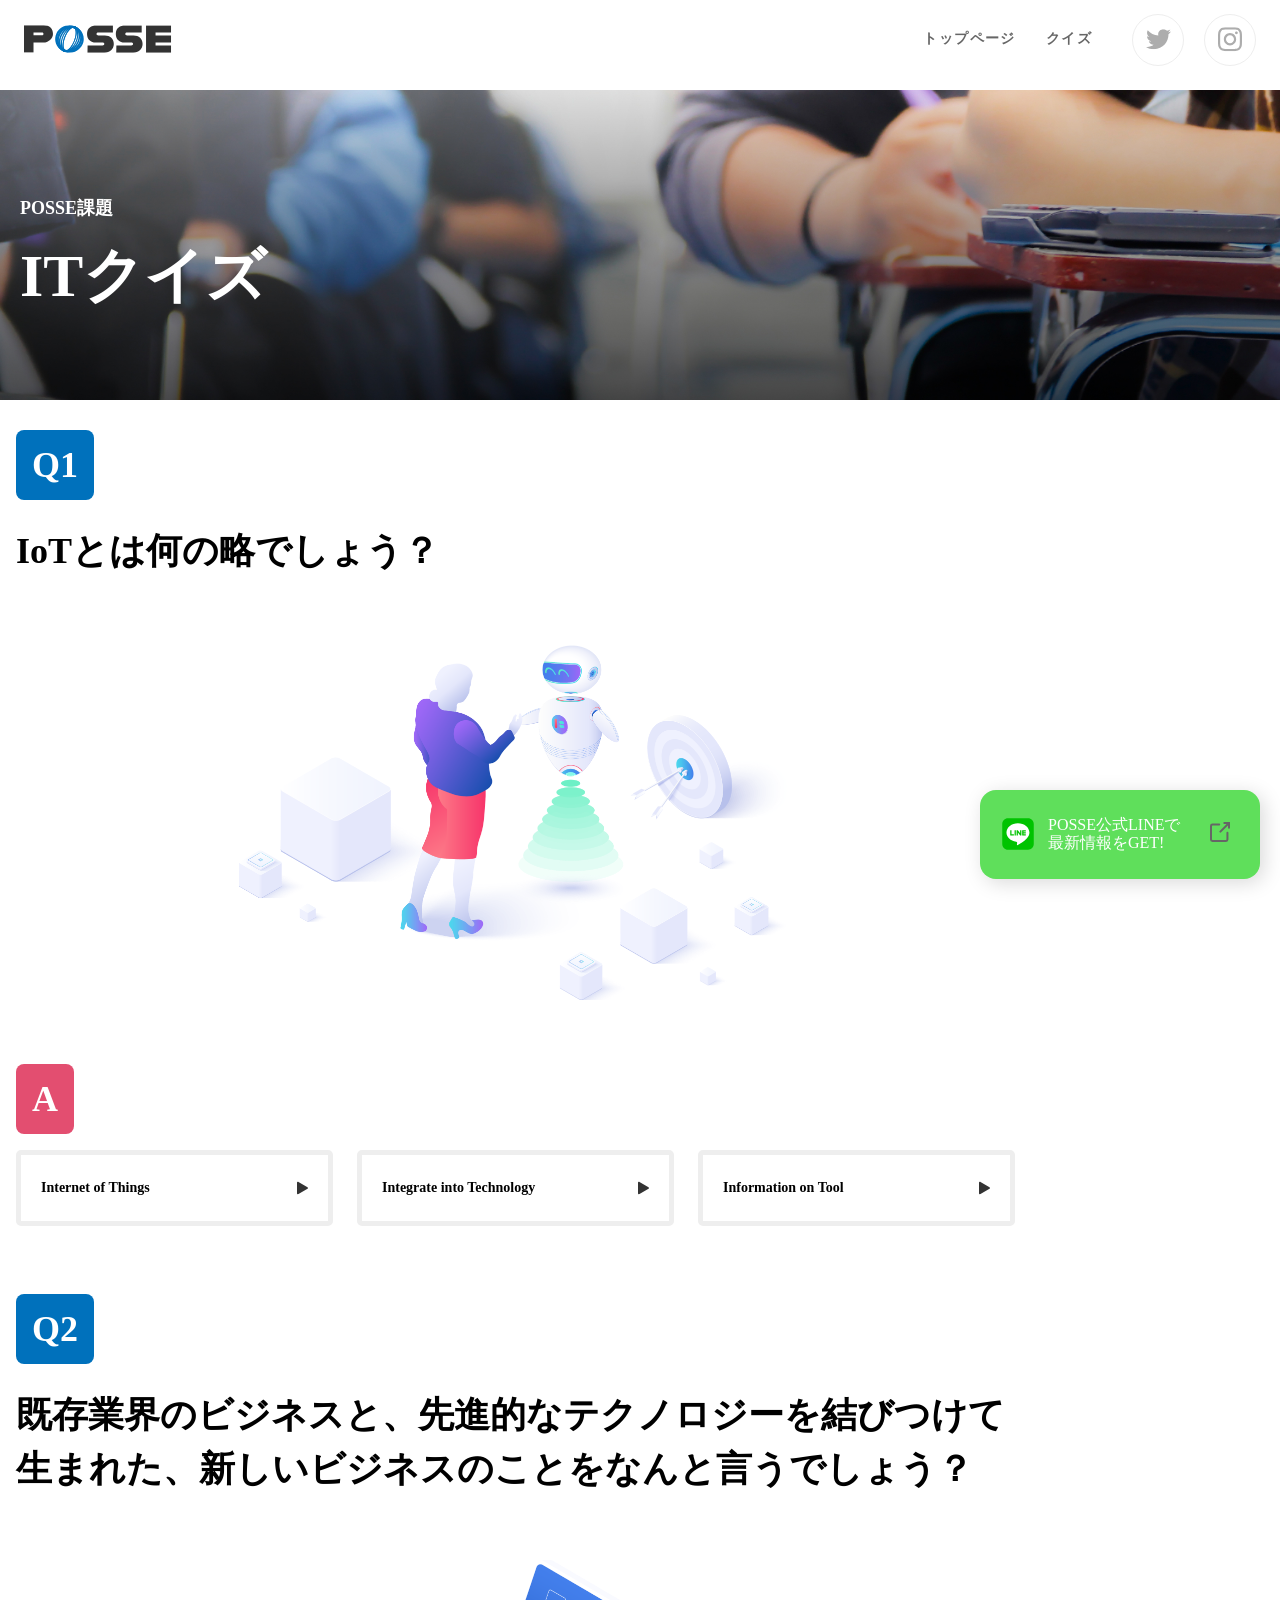
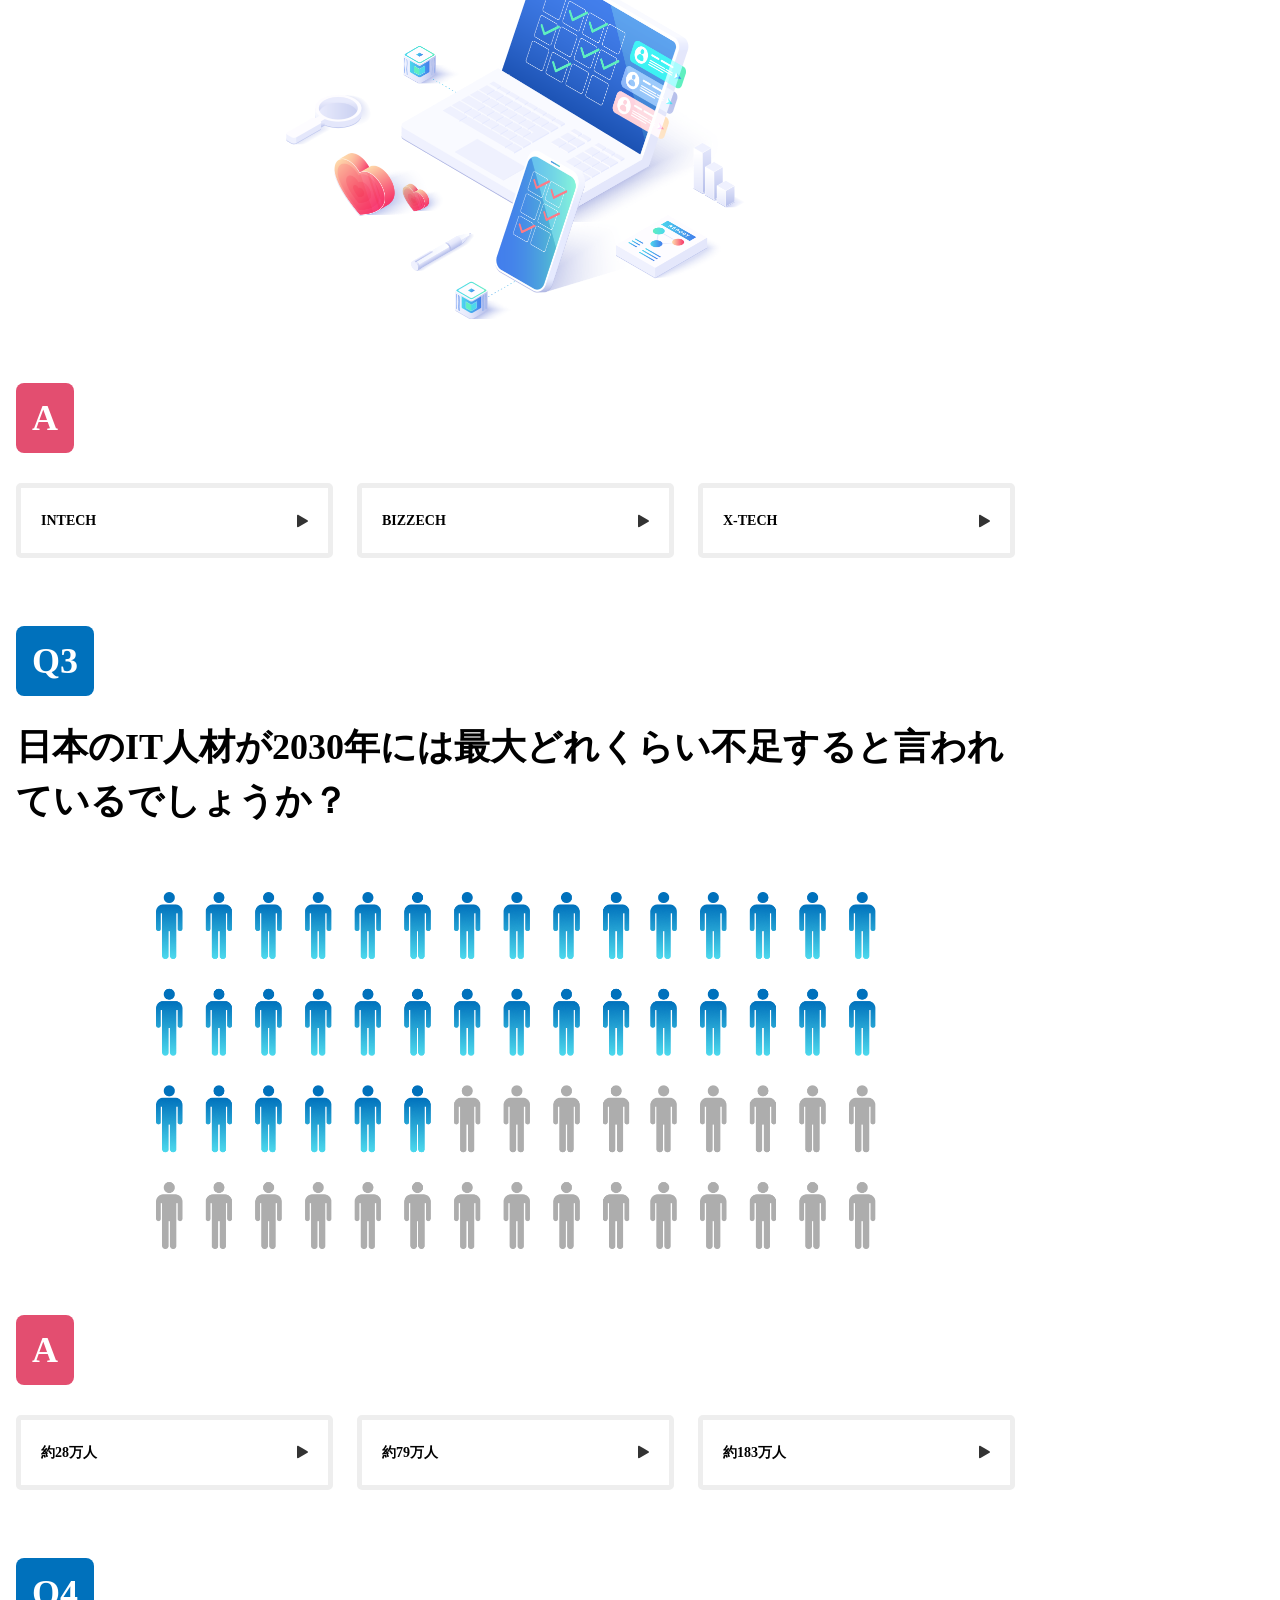
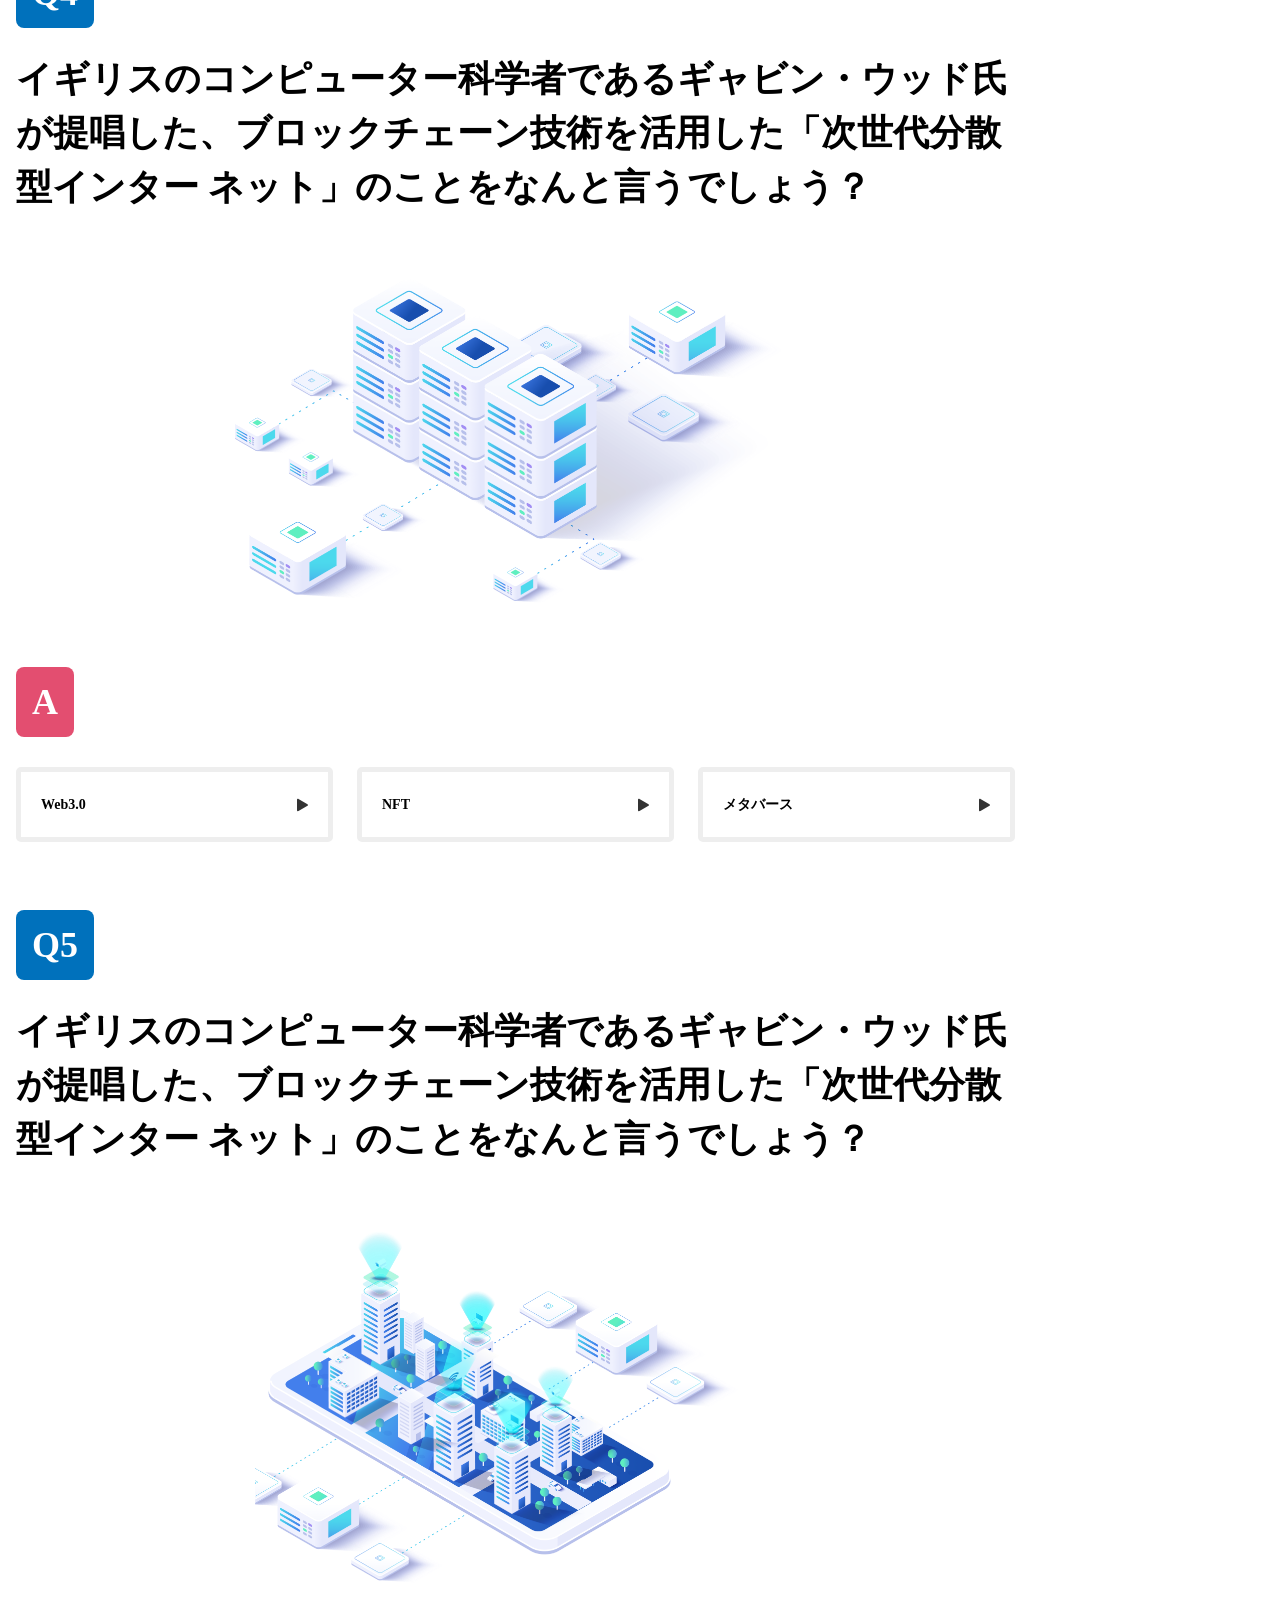
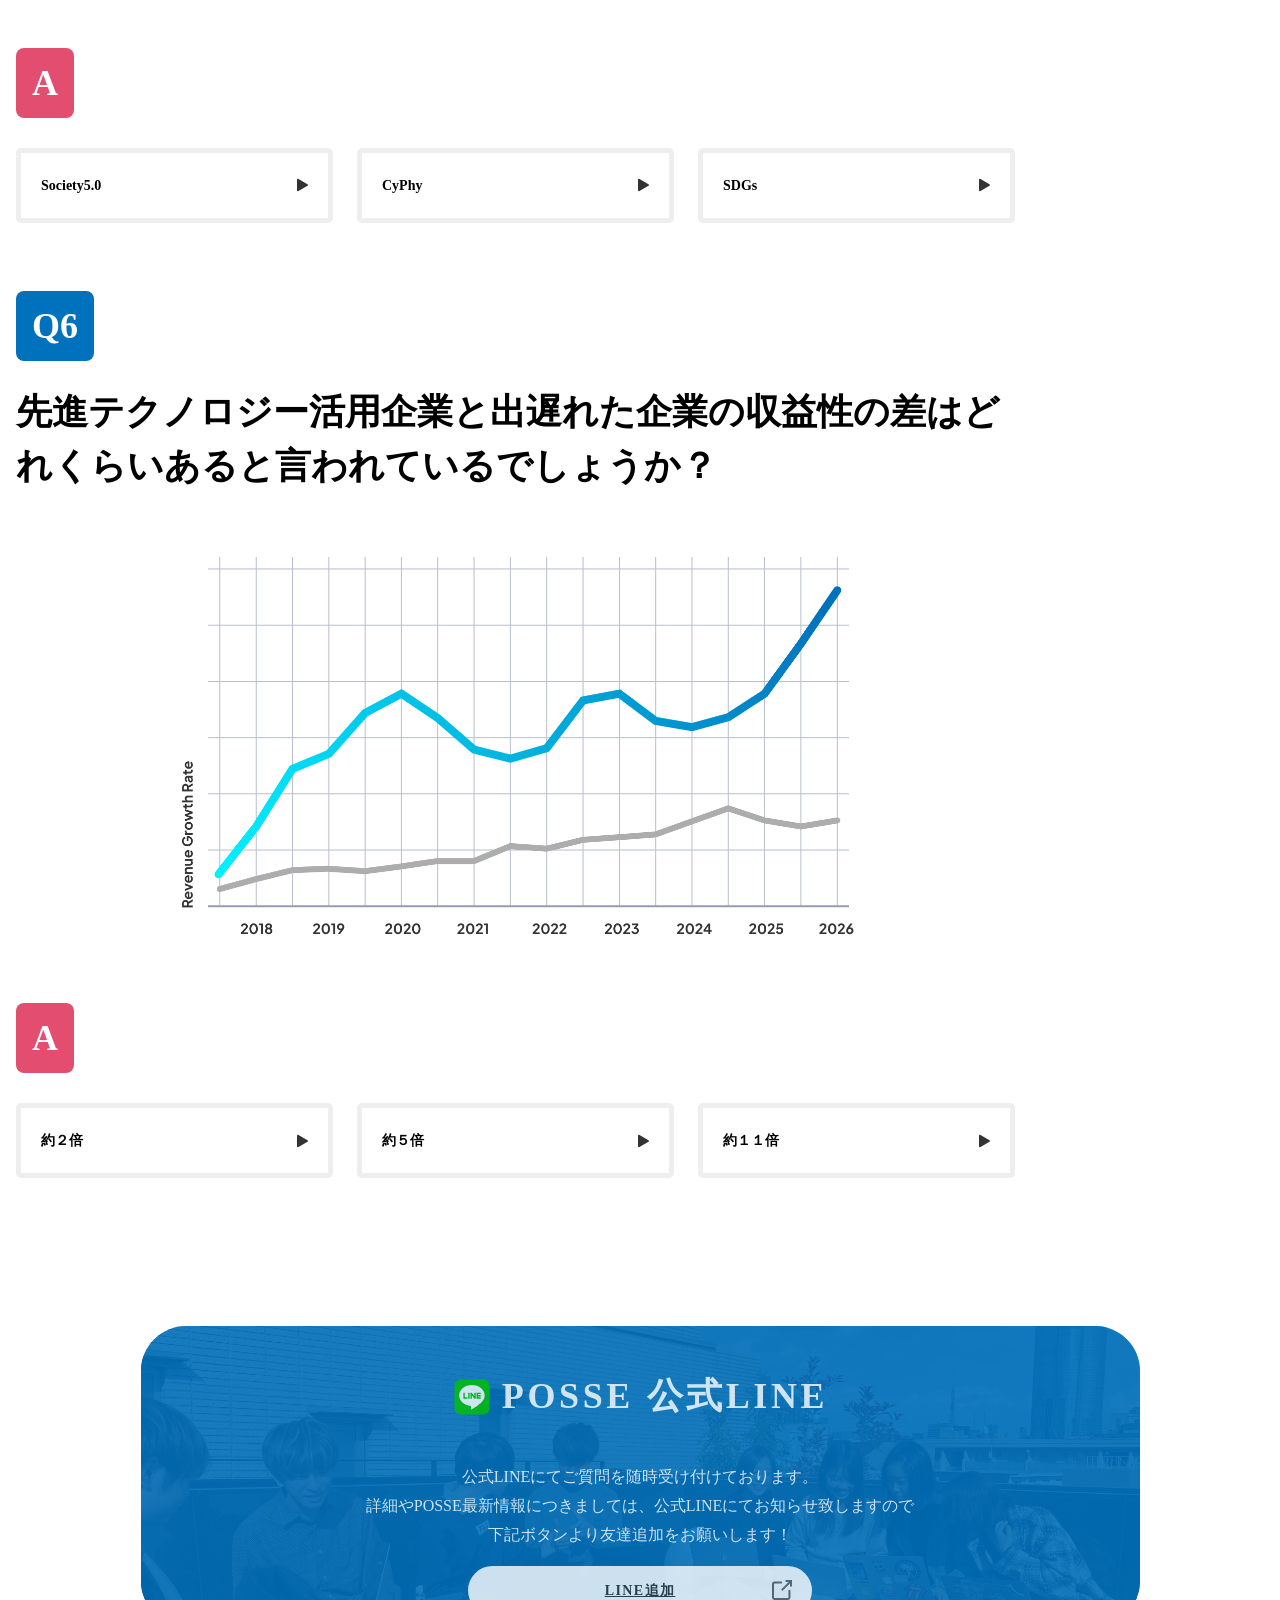
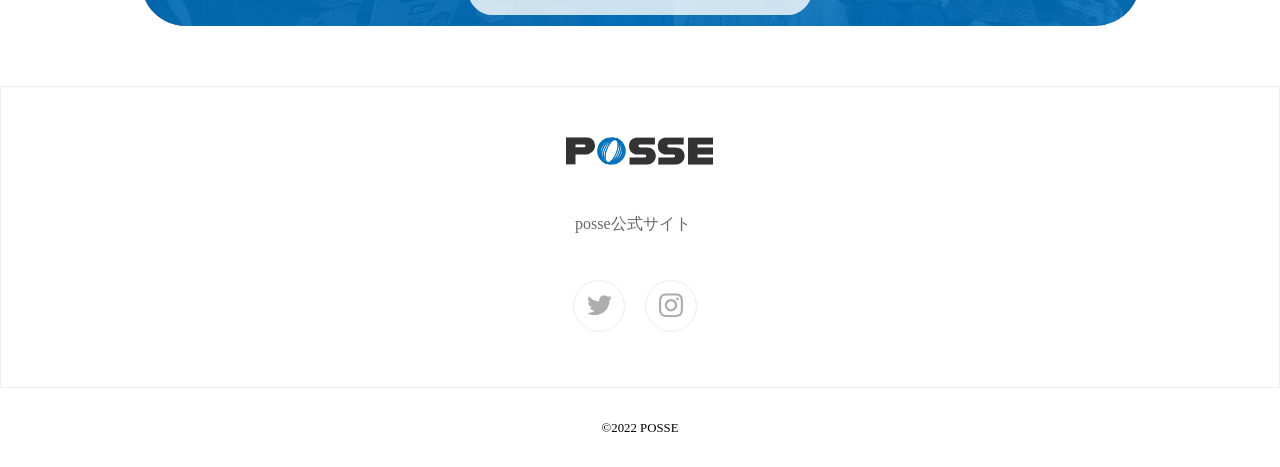
==== commit 9e67db4c: "lineのレスポンシブできた" ====
--- a/quiz/index.html
+++ b/quiz/index.html
@@ -68,7 +68,7 @@
         </div>
       </section>
       <div class="main" id="js_main">
-        
+
       </div>
     </main>
     <section class="l-line">
@@ -119,7 +119,7 @@
               />
             </i>
             <p class="l-footer_line_link_info">
-              POSSE公式LINEで<br />最新情報をGET!
+              <span class="l-footer_line_link_info_posse">POSSE</span>公式LINEで<br />最新情報をGET!
             </p>
             <i class="l-footer_line_link_icon_link">
               <img
--- a/quiz/style.css
+++ b/quiz/style.css
@@ -733,12 +733,10 @@
   background: radial-gradient(#fff 60%, transparent 60%);
 }
 .l-line_main_info_top_title {
-  font-size: 36px;
   color: white;
   letter-spacing: 0.1em;
 }
 .l-line_main_info_main {
-  text-align: center;
   color: white;
 }
 .l-line_main_info_footer {
@@ -766,13 +764,7 @@
   transform: translate(0, -50%);
 }
 /* footerのcss */
-.l-footer_line {
-  position: fixed;
-  bottom: 30px;
-  right: 20px;
-  height: 80px;
-  width: 280px;
-}
+
 .l-footer_line_link {
   align-items: center;
   background-color: #5fdf5b;
@@ -804,7 +796,6 @@
 }
 .l-footer_main {
   border: solid 1px #eee;
-  height: 300px;
 }
 
 .l-footer_main_info {
@@ -854,9 +845,28 @@
   margin-top: 30px;
   margin-bottom: 30px;
 }
-
-/* レスポンシブデザイン */
-@media (max-width: 768px) {
+/* レスポンシブデザイン 768px以上の時 */
+@media (min-width: 768px) {
+  .l-footer_line {
+    position: fixed;
+    bottom: 30px;
+    right: 20px;
+    height: 80px;
+    width: 280px;
+  }
+  .l-footer_main {
+    height: 300px;
+  }
+  .l-line_main_info_top_title {
+    font-size: 36px;
+  }
+  .l-line_main_info_main {
+    text-align: center;
+    line-height: 1.8;
+  }
+}
+/* レスポンシブデザイン 767px以下の時*/
+@media (max-width: 767px) {
   /* header */
   .l-header {
     height: 56px;
@@ -935,8 +945,45 @@
     display: block;
     margin: 10px auto;
   }
+  .l-line_main_info_main {
+    line-height: 1.6;
+  }
+
   .l-line_main_info_top_title {
     text-align: center;
     margin: 0px;
   }
+  /* footer */ 
+  .l-footer_inner {
+    padding: 30px ;
+  }
+  .l-footer_main_info_img_link {
+    margin-top: 30px;
+  }
+
+  /* footerのline */
+  .l-footer_line {
+    position: fixed;
+    bottom: 0;
+    right: 0;
+    left: 0;
+  }
+  .l-footer_line_link {
+    gap: 8px;
+    border-radius: 0;
+    justify-content: center;
+    padding: 0 0;
+  }
+  .l-footer_line_link_info {
+    margin-left: 0;
+  }
+  .l-footer_line_link_info br {
+    display: none;
+  }
+  .l-footer_line_link_info_posse {
+    display: none;
+  }
+  .l-footer_line_link_icon_link {
+    margin-left: 0;
+  }
 };
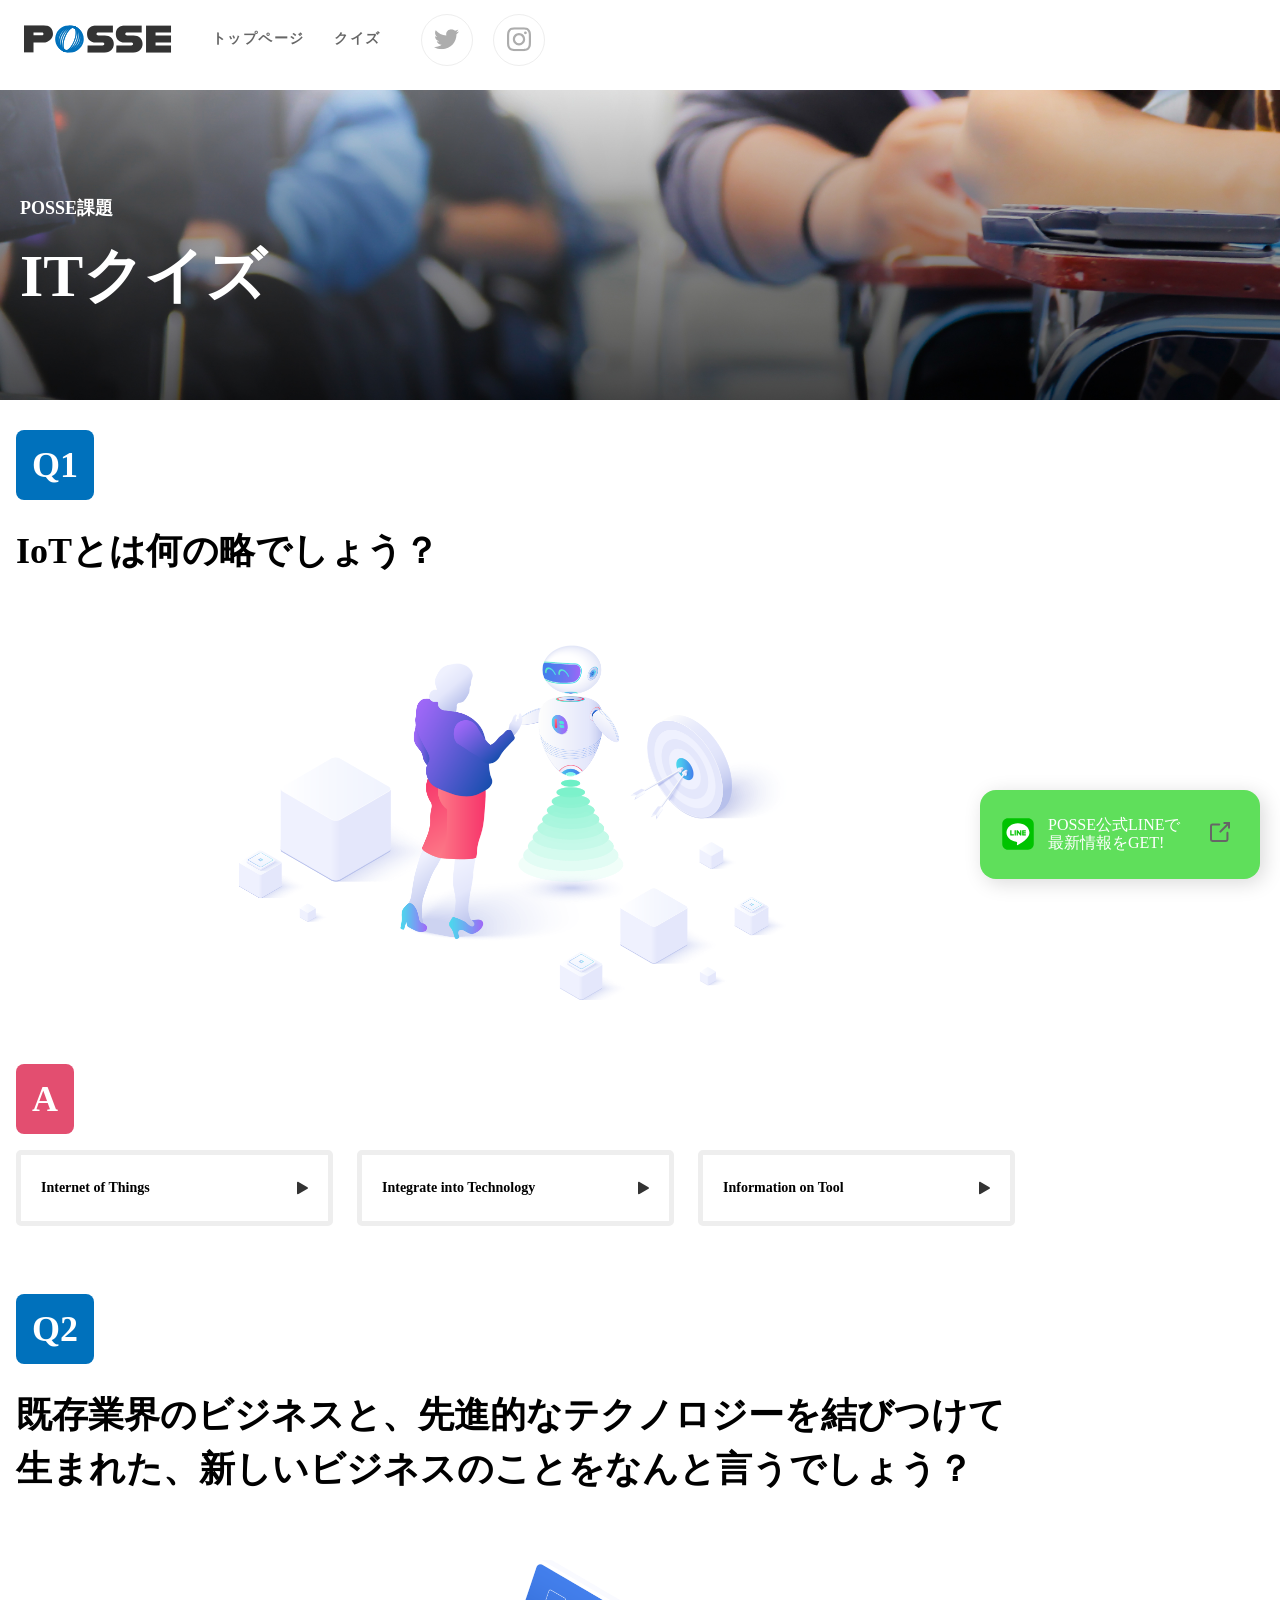
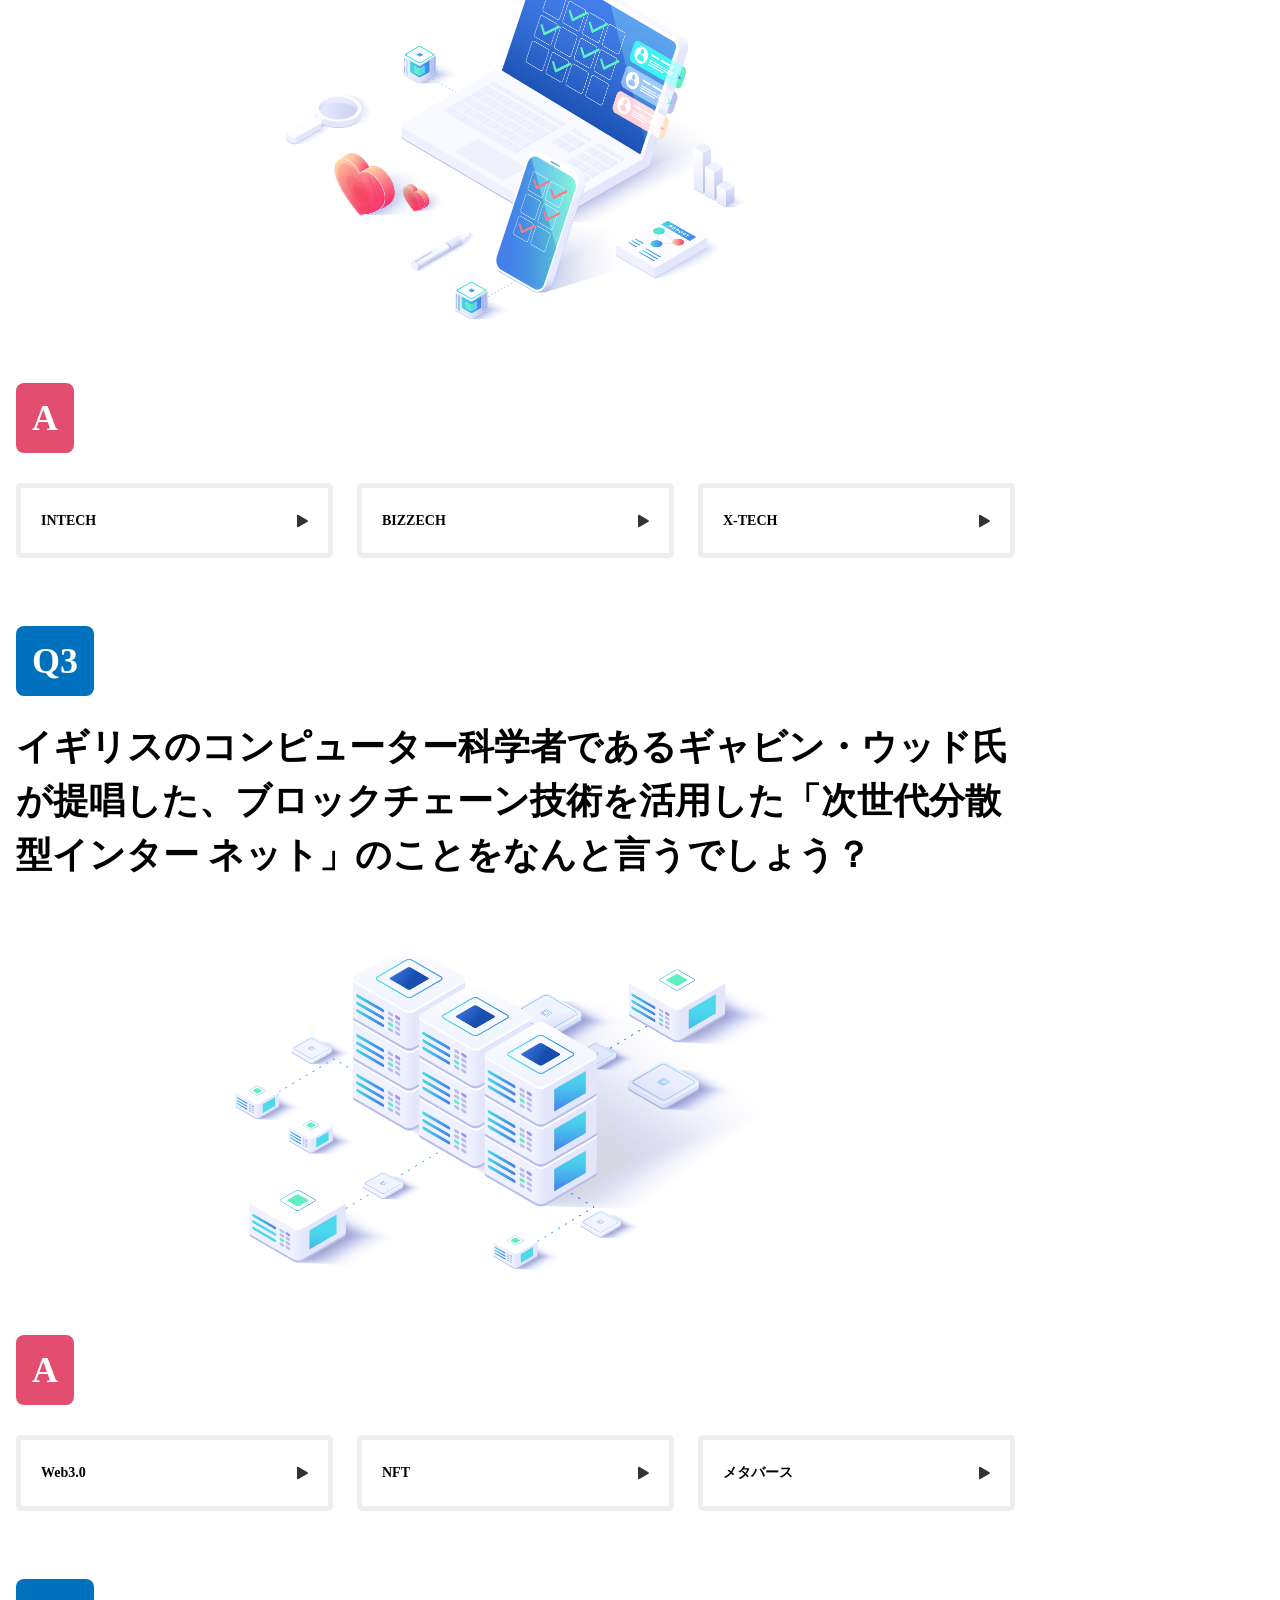
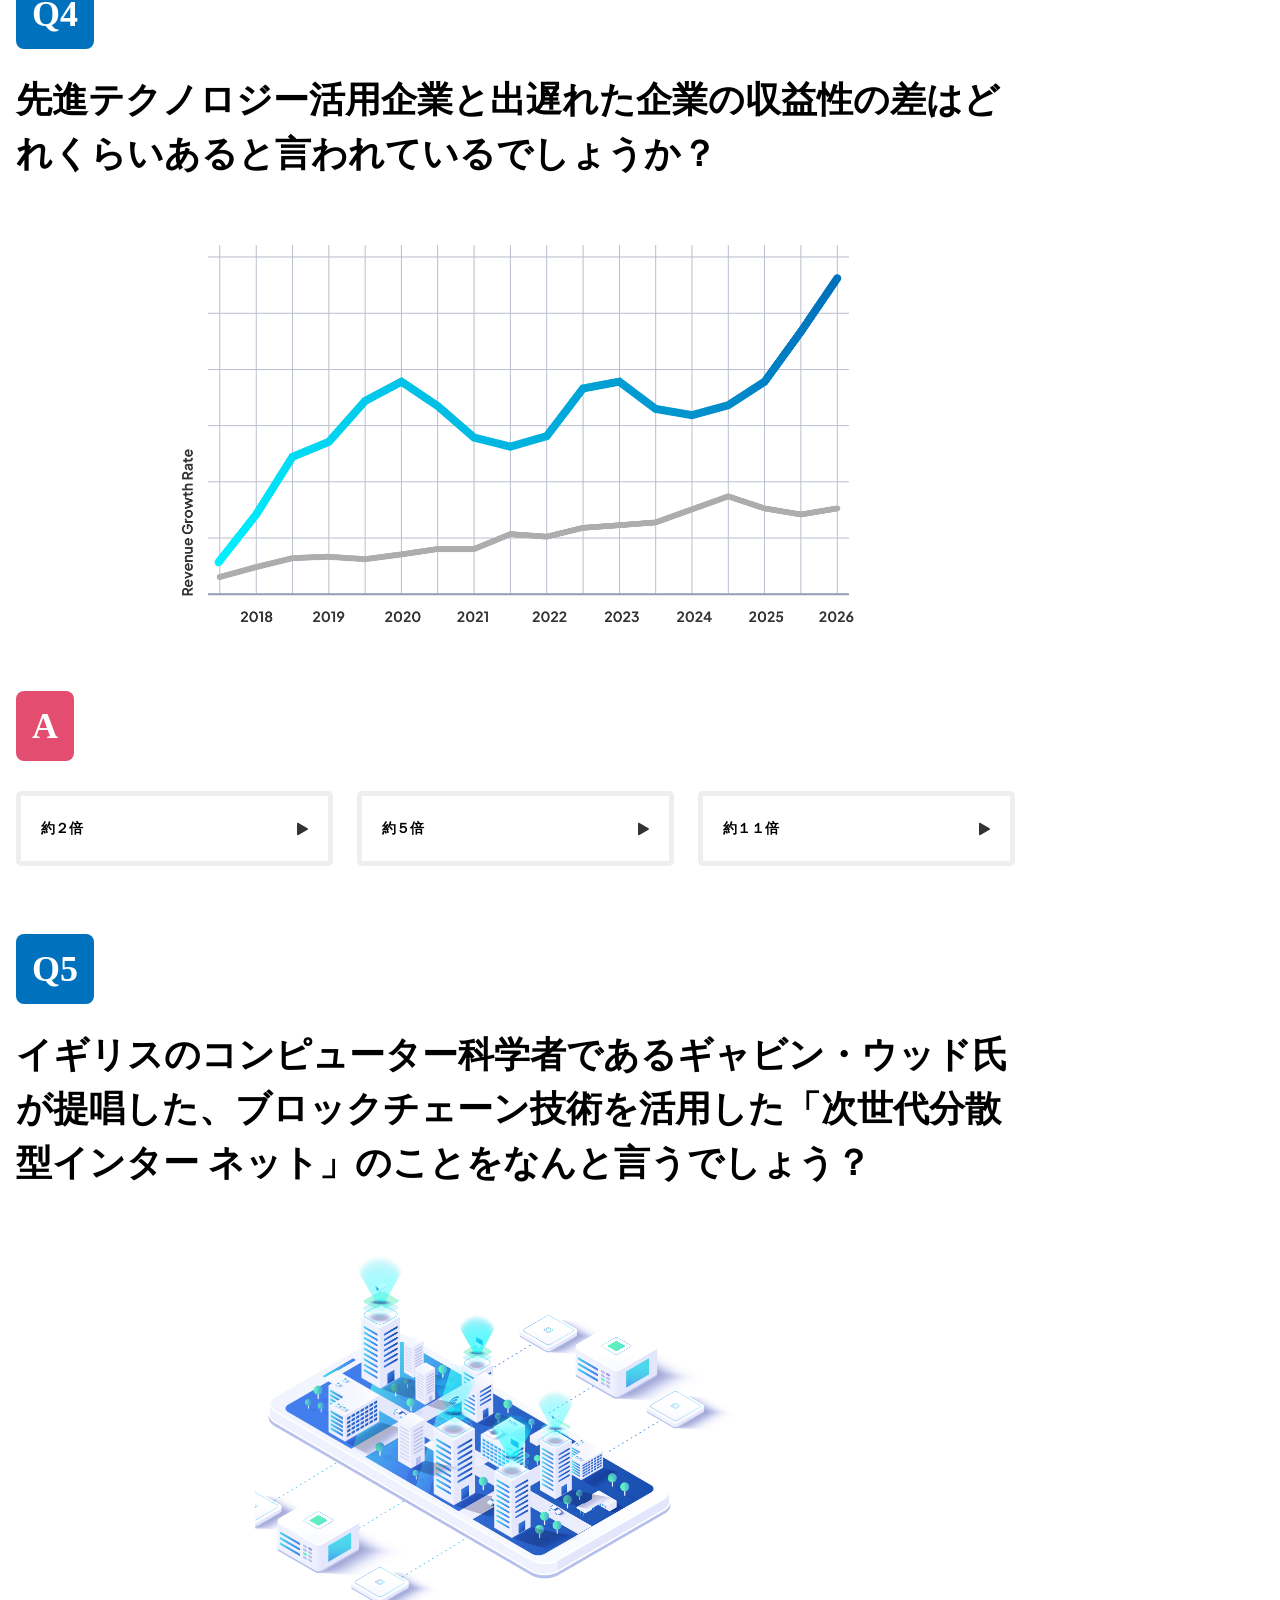
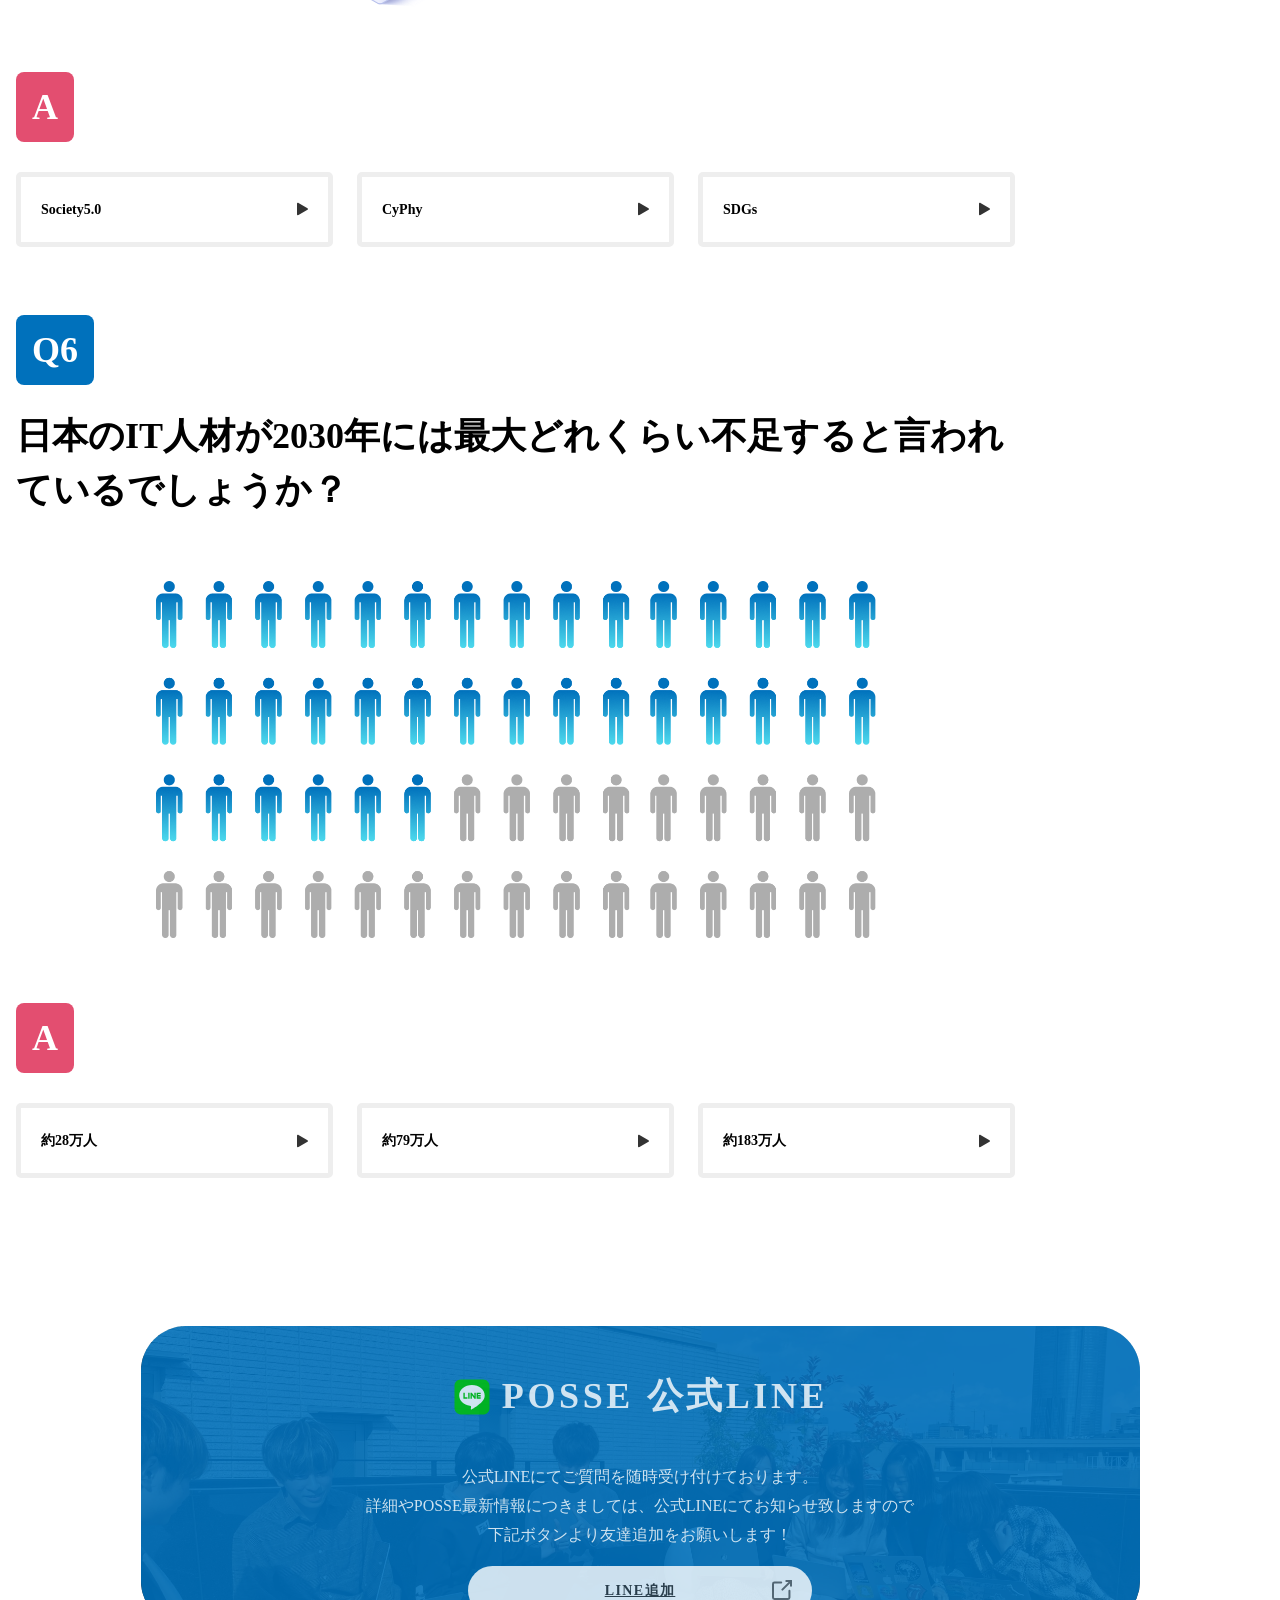
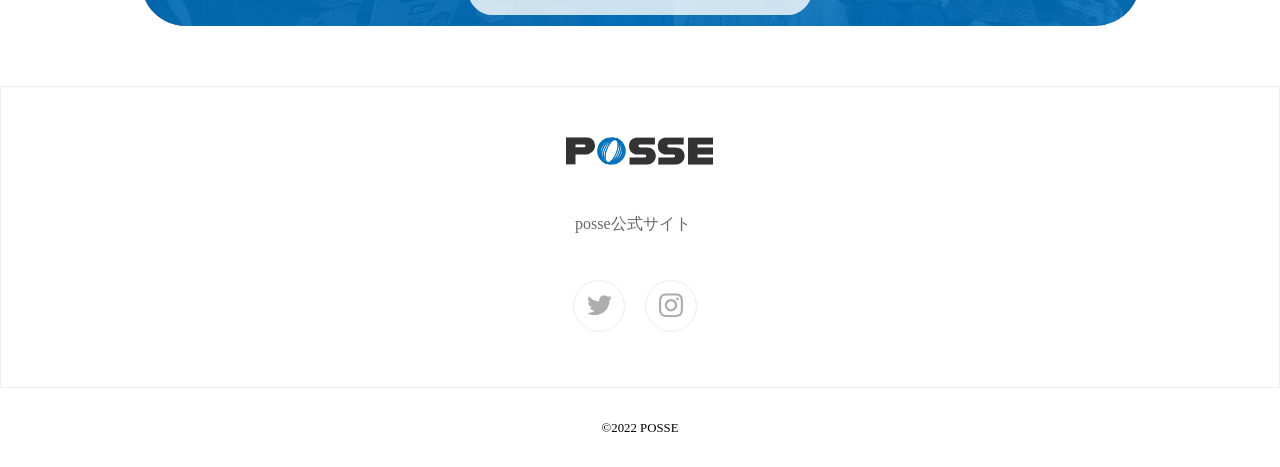
==== commit 187c53e9: "ハンバーガー以外は終わった、ハンバーガーは見た目できた。" ====
--- a/quiz/index.html
+++ b/quiz/index.html
@@ -14,47 +14,54 @@
         <div class="l-header_img">
           <img src="logo.svg" alt="posse" class="l-header_img_logo" />
         </div>
-        <div class="l-header_nav">
-          <nav class="l-header_nav_url">
-            <ul class="l-header_nav_url_list">
-              <li class="l-header_nav_url_list_item">
-                トップページ<a
-                  href="https://posse-ap.github.io/sample-ph1-website/"
-                ></a>
+        <button class="burger_button">
+          <span class="bar bar_top"></span>
+          <span class="bar bar_middle"></span>
+          <span class="bar bar_bottom"></span>
+        </button>
+        <div class="nav-wrapper">
+          <div class="l-header_nav">
+            <nav class="l-header_nav_url">
+              <ul class="l-header_nav_url_list">
+                <li class="l-header_nav_url_list_item">
+                  トップページ<a
+                    href="https://posse-ap.github.io/sample-ph1-website/"
+                  ></a>
+                </li>
+                <li class="l-header_nav_url_list_item">クイズ<a href=""></a></li>
+              </ul>
+            </nav>
+            <ul class="l-header_nav_sns">
+              <li class="l-header_nav_sns_list">
+                <a
+                  href="https://twitter.com/posse_program"
+                  target="_blank"
+                  rel="noopener noreferrer"
+                  class="l-header_nav_sns_list_link"
+                  aria-label="Twitter"
+                >
+                  <img
+                    src="icon-twitter.svg"
+                    class="l-header_nav_sns_list_icon"
+                  />
+                </a>
               </li>
-              <li class="l-header_nav_url_list_item">クイズ<a href=""></a></li>
+              <li class="l-header_nav_sns_list">
+                <a
+                  href="https://www.instagram.com/posse_programming/"
+                  target="_blank"
+                  rel="noopener noreferrer"
+                  class="l-header_nav_sns_list_link"
+                  aria-label="instagram"
+                >
+                  <img
+                    src="icon-instagram.svg"
+                    class="l-header_nav_sns_list_icon"
+                  />
+                </a>
+              </li>
             </ul>
-          </nav>
-          <ul class="l-header_nav_sns">
-            <li class="l-header_nav_sns_list">
-              <a
-                href="https://twitter.com/posse_program"
-                target="_blank"
-                rel="noopener noreferrer"
-                class="l-header_nav_sns_list_link"
-                aria-label="Twitter"
-              >
-                <img
-                  src="icon-twitter.svg"
-                  class="l-header_nav_sns_list_icon"
-                />
-              </a>
-            </li>
-            <li class="l-header_nav_sns_list">
-              <a
-                href="https://www.instagram.com/posse_programming/"
-                target="_blank"
-                rel="noopener noreferrer"
-                class="l-header_nav_sns_list_link"
-                aria-label="instagram"
-              >
-                <img
-                  src="icon-instagram.svg"
-                  class="l-header_nav_sns_list_icon"
-                />
-              </a>
-            </li>
-          </ul>
+          </div>
         </div>
       </div>
     </header>
--- a/quiz/style.css
+++ b/quiz/style.css
@@ -11,13 +11,70 @@
   padding: 15px 24px;
   background-color: white;
   height: 60px;
+  position: relative;
 }
 
 .l-header_img {
   vertical-align: middle;
   margin-top: 10px;
 }
-
+button {
+  -webkit-appearance: none;
+  -moz-appearance: none;
+  appearance: none;
+  background: transparent;
+  border: 0;
+  border-radius: 0;
+  color: inherit;
+  cursor: pointer;
+  font: inherit;
+  margin: 0;
+  outline: none;
+  padding: 0;
+  vertical-align: middle;
+}
+.burger_button {
+  display: block;
+  width: 39px;
+  height: 39px;
+  position: absolute;
+  top: 25px;
+  right: 30px;
+  z-index: 3;
+  border:none;
+}
+.bar {
+  width: 20px;
+  height: 1px;
+  display: block;
+  position: absolute;
+  left: 50%;
+  transform: translateX(-50%);
+  background-color: black;
+}
+.bar_top {
+  top: 10px;
+}
+.bar_middle {
+  top: 50%;
+  transform: translate(-50%, -50%);
+}
+.bar_bottom {
+  bottom: 10px;
+}
+
+.burger_button.close .bar_top {
+  transform: translate(-50%,10px) rotate(45deg);
+  transition: transform .3s;
+}
+.burger_button.close .bar_middle {
+  opacity: 0;
+  transition: opacity .3s;
+}
+.burger_button.close .bar_bottom {
+  transform: translate(-50%,-8px) rotate(-45deg);
+  transition: transform .3s;
+}
 .l-header_nav {
   display: flex;
   margin-left: auto;
@@ -847,6 +904,9 @@
 }
 /* レスポンシブデザイン 768px以上の時 */
 @media (min-width: 768px) {
+  .burger_button {
+    display: none;
+  }
   .l-footer_line {
     position: fixed;
     bottom: 30px;
@@ -872,7 +932,7 @@
     height: 56px;
   }
   .l-header_nav {
-    display: none;
+    /* display: none; */
     width: 0;
   }
   /* mainのtop */
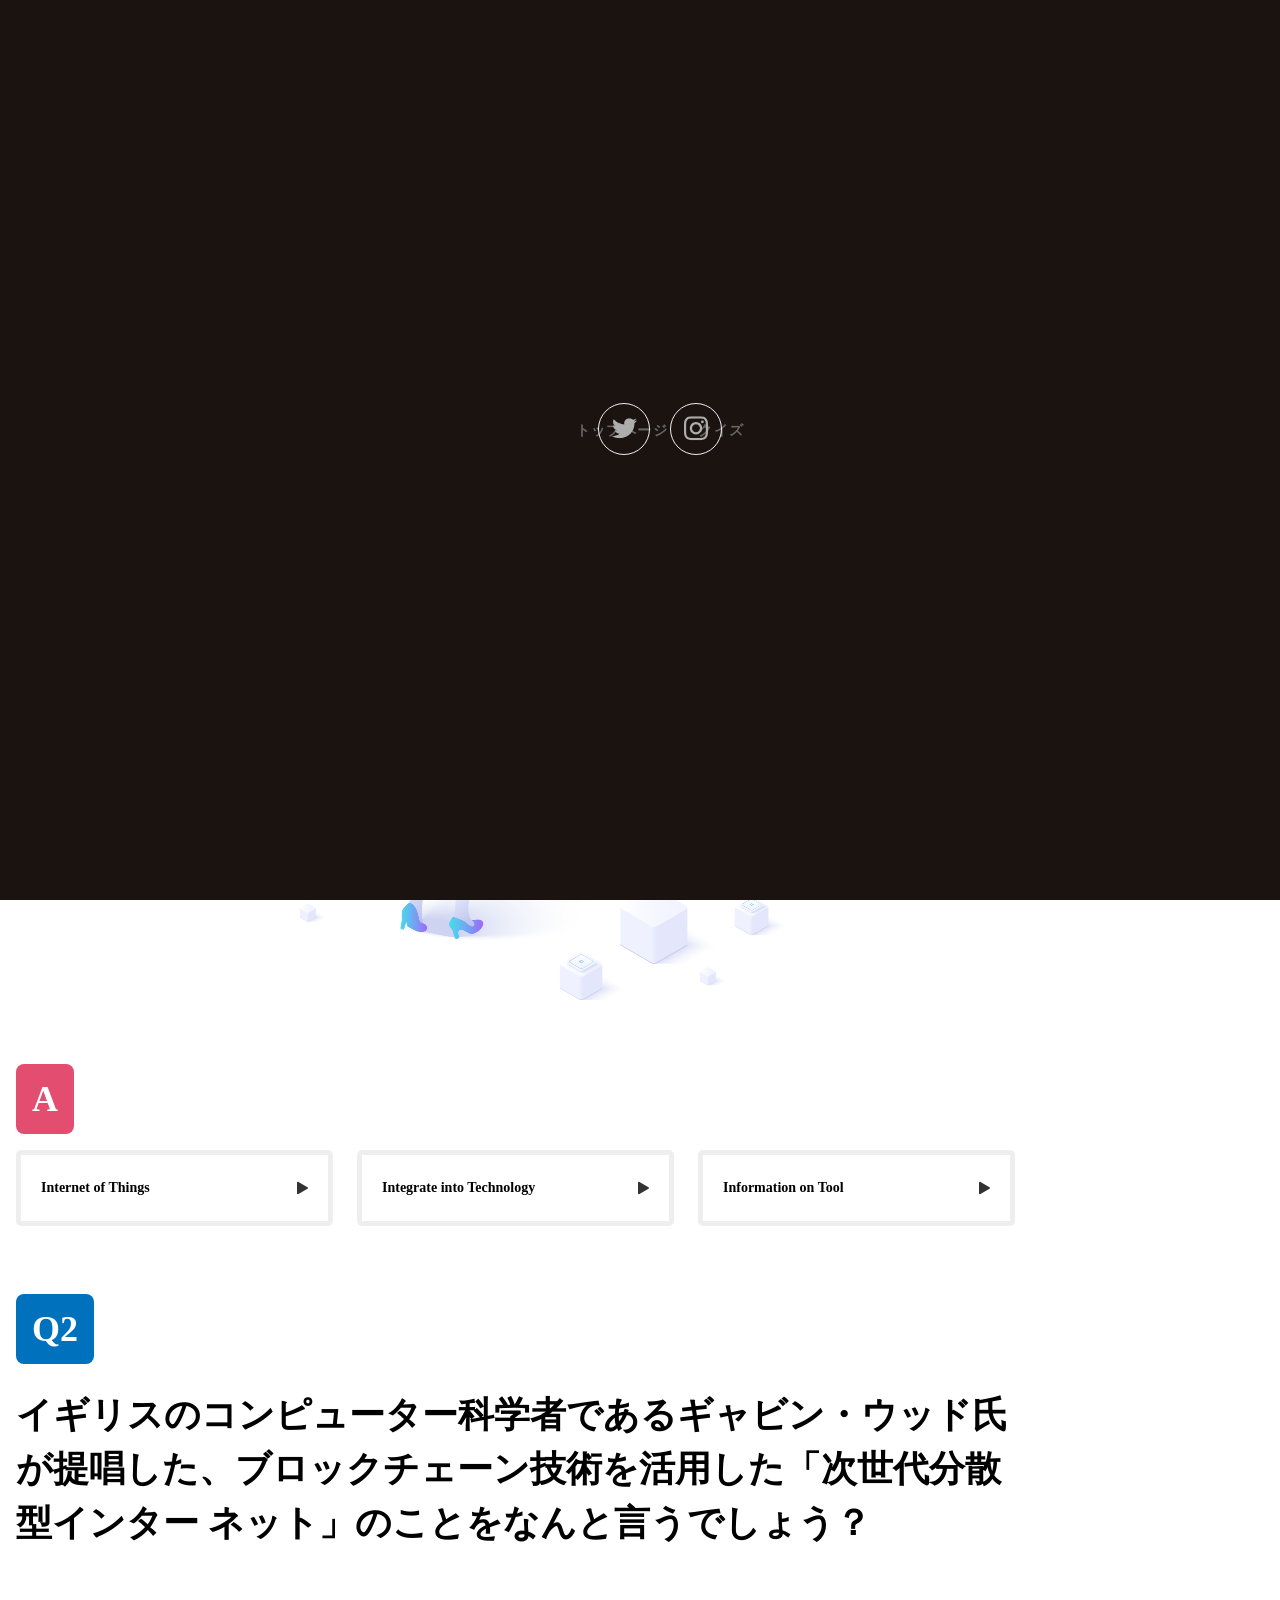
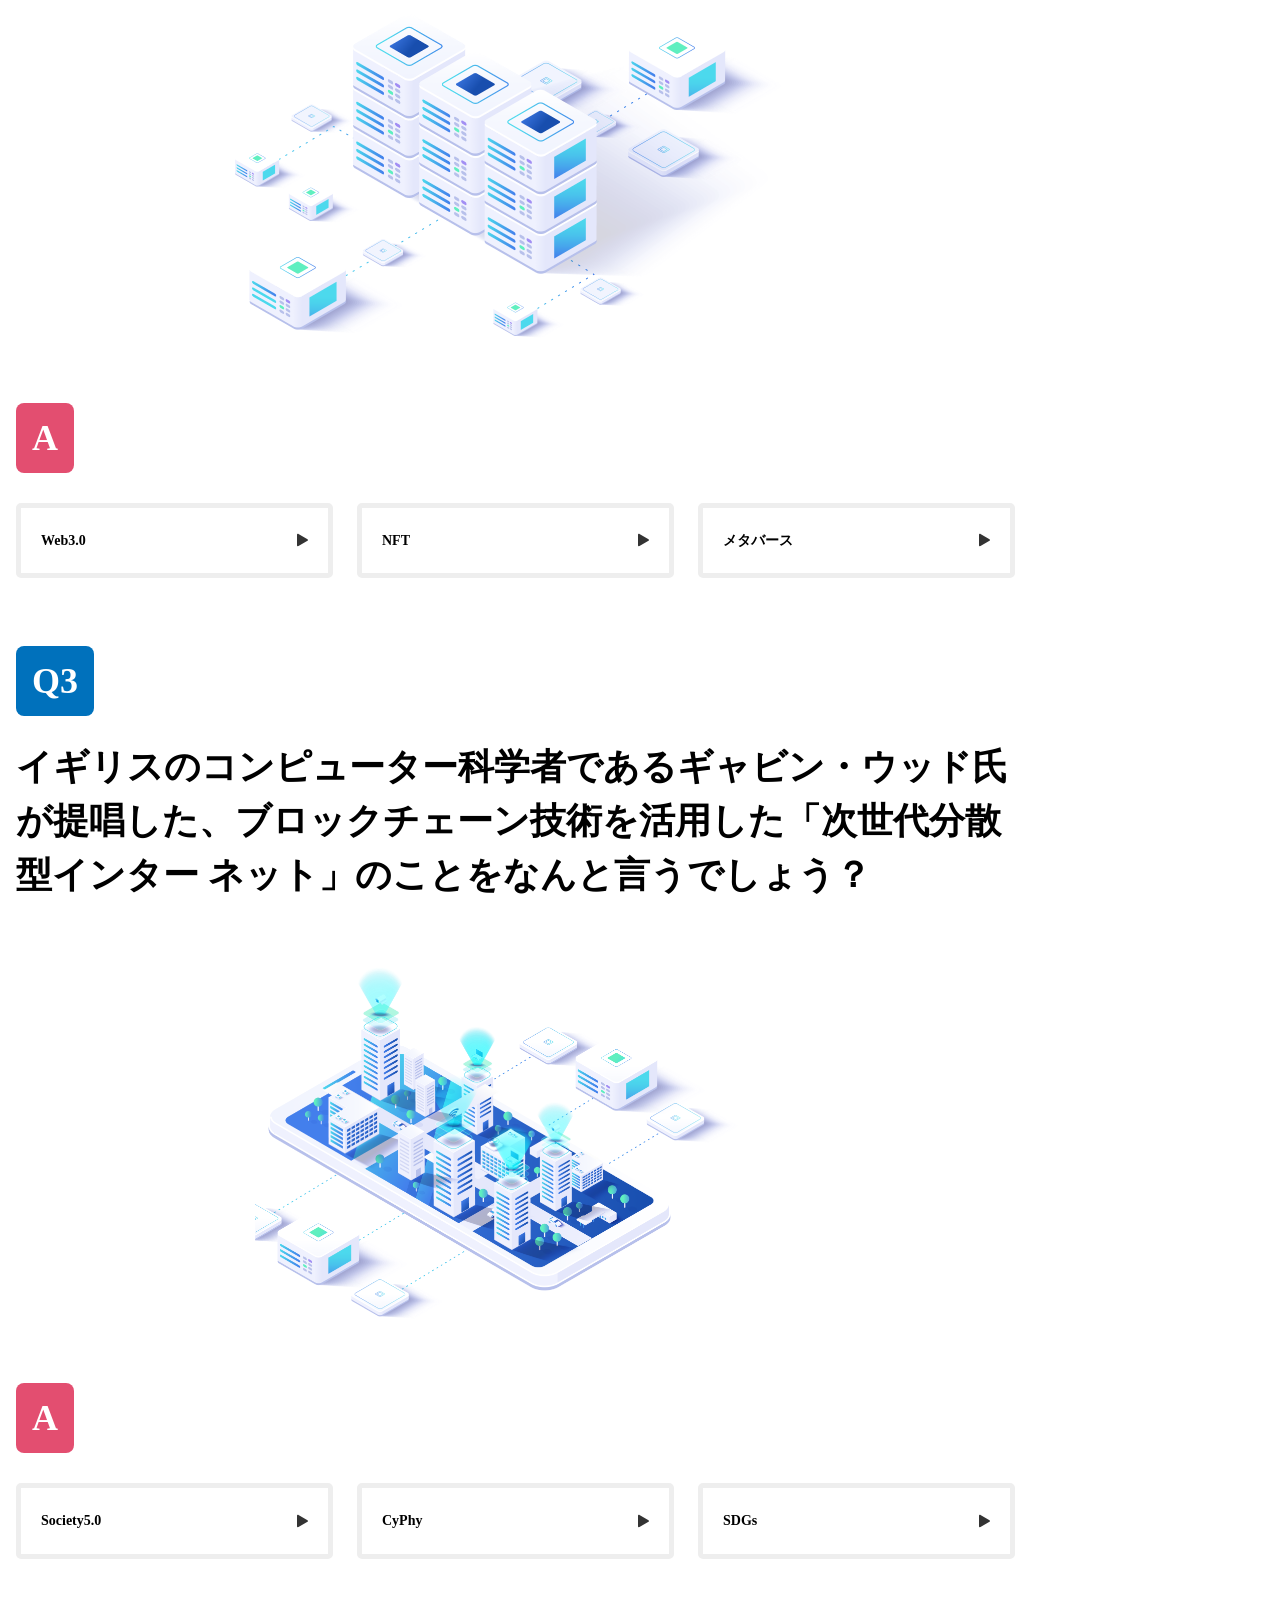
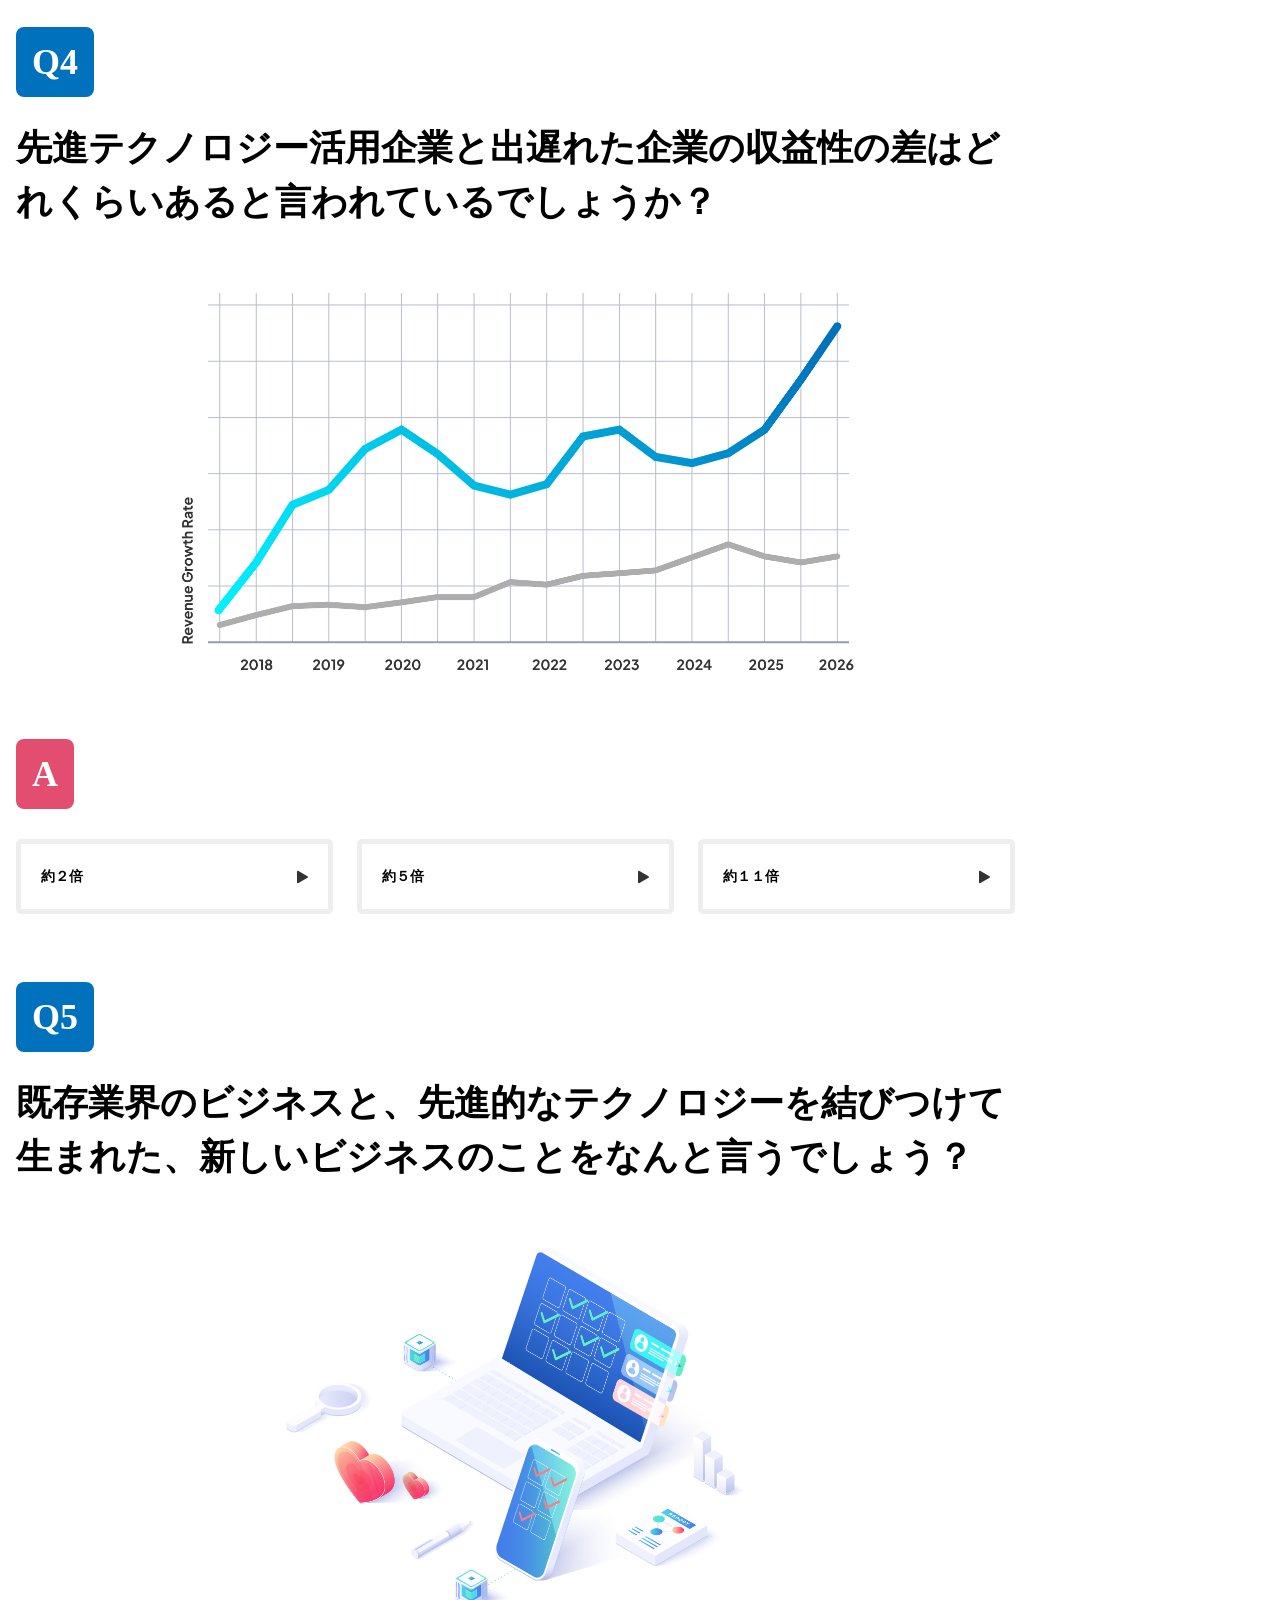
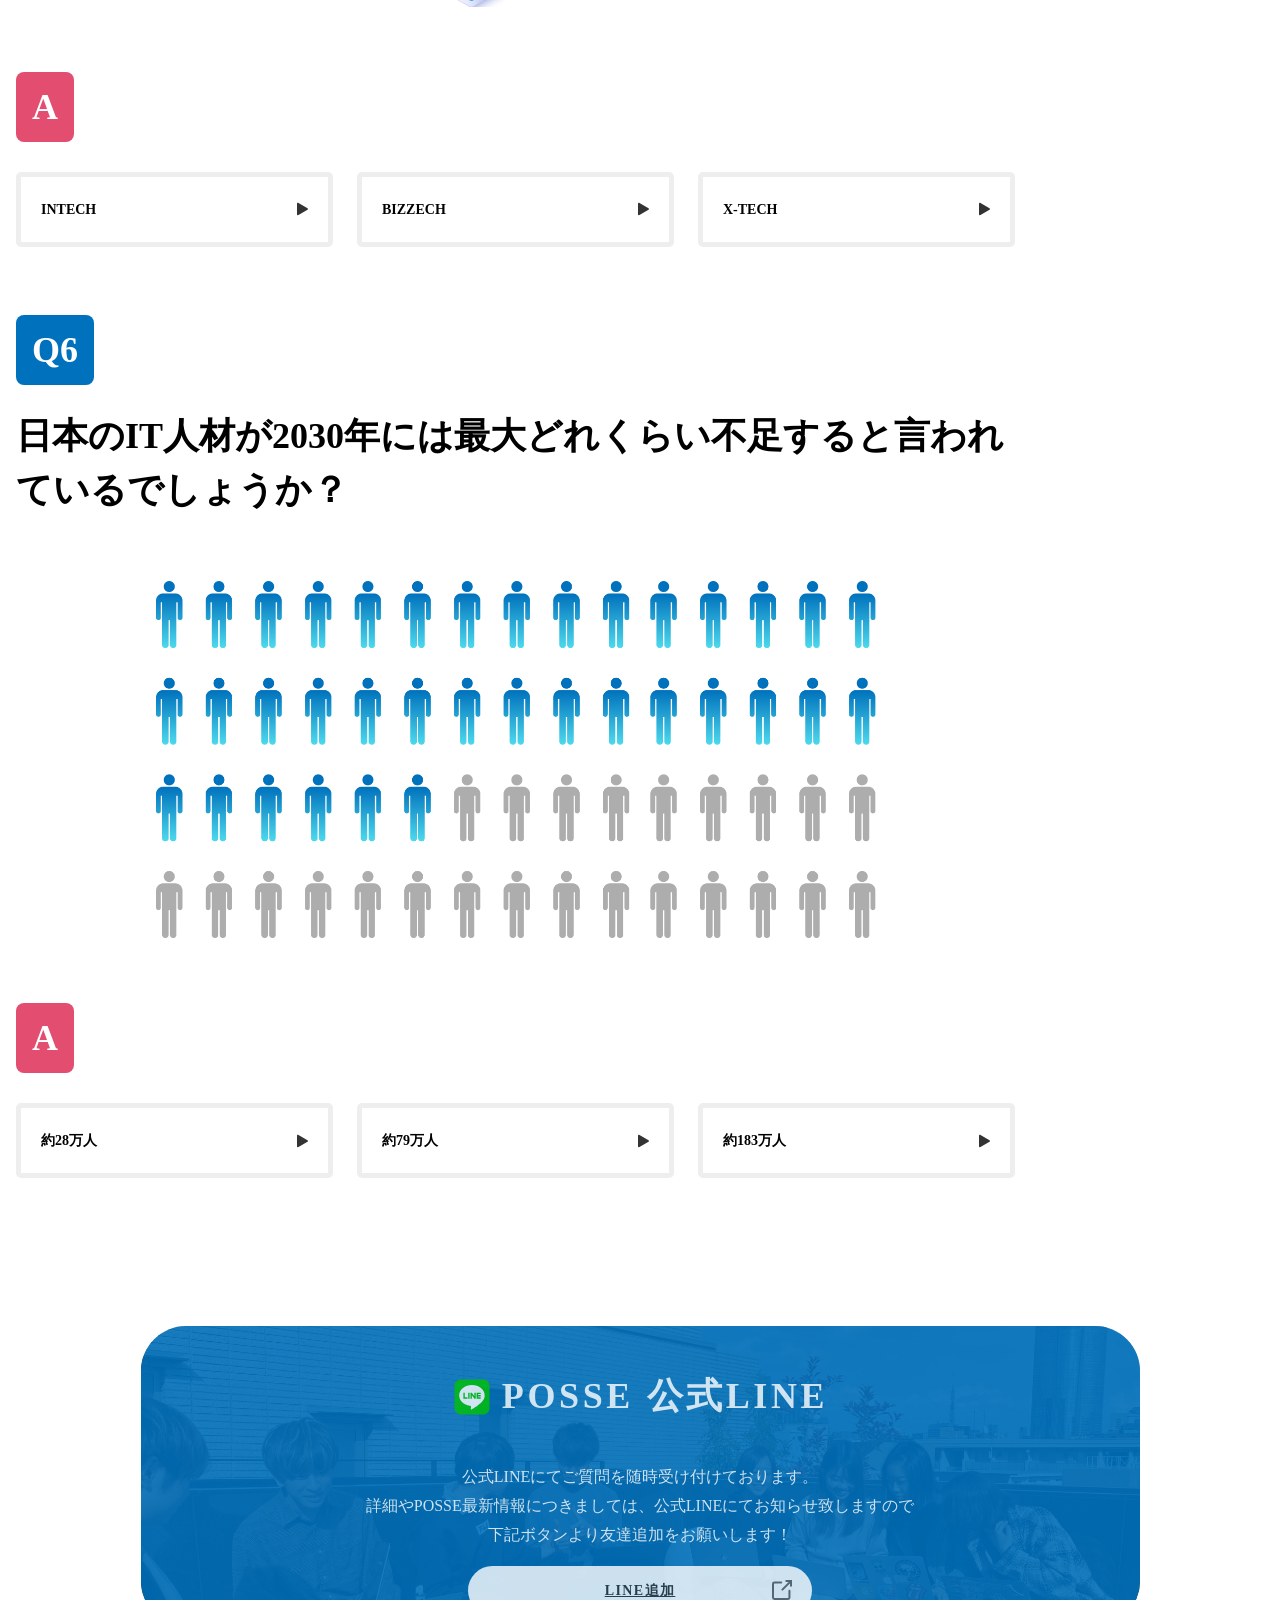
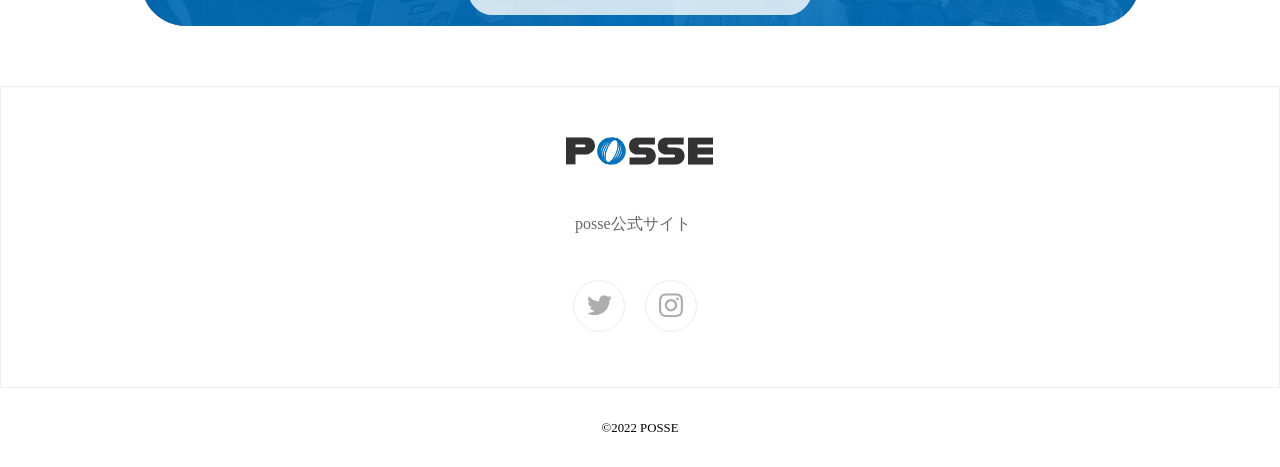
==== commit 26c382e5: "js書いたけど、エラー出る." ====
--- a/quiz/index.html
+++ b/quiz/index.html
@@ -14,12 +14,12 @@
         <div class="l-header_img">
           <img src="logo.svg" alt="posse" class="l-header_img_logo" />
         </div>
-        <button class="burger_button">
+        <button id="burger_button">
           <span class="bar bar_top"></span>
           <span class="bar bar_middle"></span>
           <span class="bar bar_bottom"></span>
         </button>
-        <div class="nav-wrapper">
+        <div id="nav-wrapper">
           <div class="l-header_nav">
             <nav class="l-header_nav_url">
               <ul class="l-header_nav_url_list">
--- a/quiz/style.css
+++ b/quiz/style.css
@@ -33,7 +33,7 @@
   padding: 0;
   vertical-align: middle;
 }
-.burger_button {
+#burger_button {
   display: block;
   width: 39px;
   height: 39px;
@@ -63,24 +63,64 @@
   bottom: 10px;
 }
 
-.burger_button.close .bar_top {
+#burger_button.close .bar_top {
   transform: translate(-50%,10px) rotate(45deg);
   transition: transform .3s;
 }
-.burger_button.close .bar_middle {
+#burger_button.close .bar_middle {
   opacity: 0;
   transition: opacity .3s;
 }
-.burger_button.close .bar_bottom {
+#burger_button.close .bar_bottom {
   transform: translate(-50%,-8px) rotate(-45deg);
   transition: transform .3s;
 }
-.l-header_nav {
-  display: flex;
-  margin-left: auto;
-  align-content: center;
-
-}
+
+  /* 以下、ハンバーガーメニュー */
+  #nav-wrapper{      
+    /* visibility: hidden; */     
+    /* opacity: 0; */ 
+    width: 100vw;      
+    height: 100vh;      
+    position: fixed;      
+    top: 0;      
+    left: 0;
+    transition: all .5s;       
+    z-index: 2;     
+    }  
+
+  .l-header_nav{        
+    width: 100%;        
+    height: 100%;        
+    background-color:#1B1310;        
+    z-index: 2;    
+    display: flex;
+    margin-left: auto;
+    align-content: center;
+  } 
+
+  .l-header_nav_url,
+  .l-header_nav_sns {        
+    display: block;        
+    position: absolute;        
+    top: 50%;        
+    left: 50%;        
+    transform: translate(-50%,-50%);        
+    text-align: center;      
+  } 
+
+  .l-header_nav_url_list_item,
+  .l-header_nav_sns_list {        
+    margin-right: 0;        
+    margin-bottom: 40px;      
+  }
+  
+  /* メニューオープン時 */
+.nav-wrapper.fade {
+	visibility: visible;
+	opacity: 1;
+}
+
 
 .l-header_nav_url_list {
   display: flex;
@@ -904,7 +944,7 @@
 }
 /* レスポンシブデザイン 768px以上の時 */
 @media (min-width: 768px) {
-  .burger_button {
+  #burger_button {
     display: none;
   }
   .l-footer_line {
@@ -932,7 +972,7 @@
     height: 56px;
   }
   .l-header_nav {
-    /* display: none; */
+    display: none;
     width: 0;
   }
   /* mainのtop */
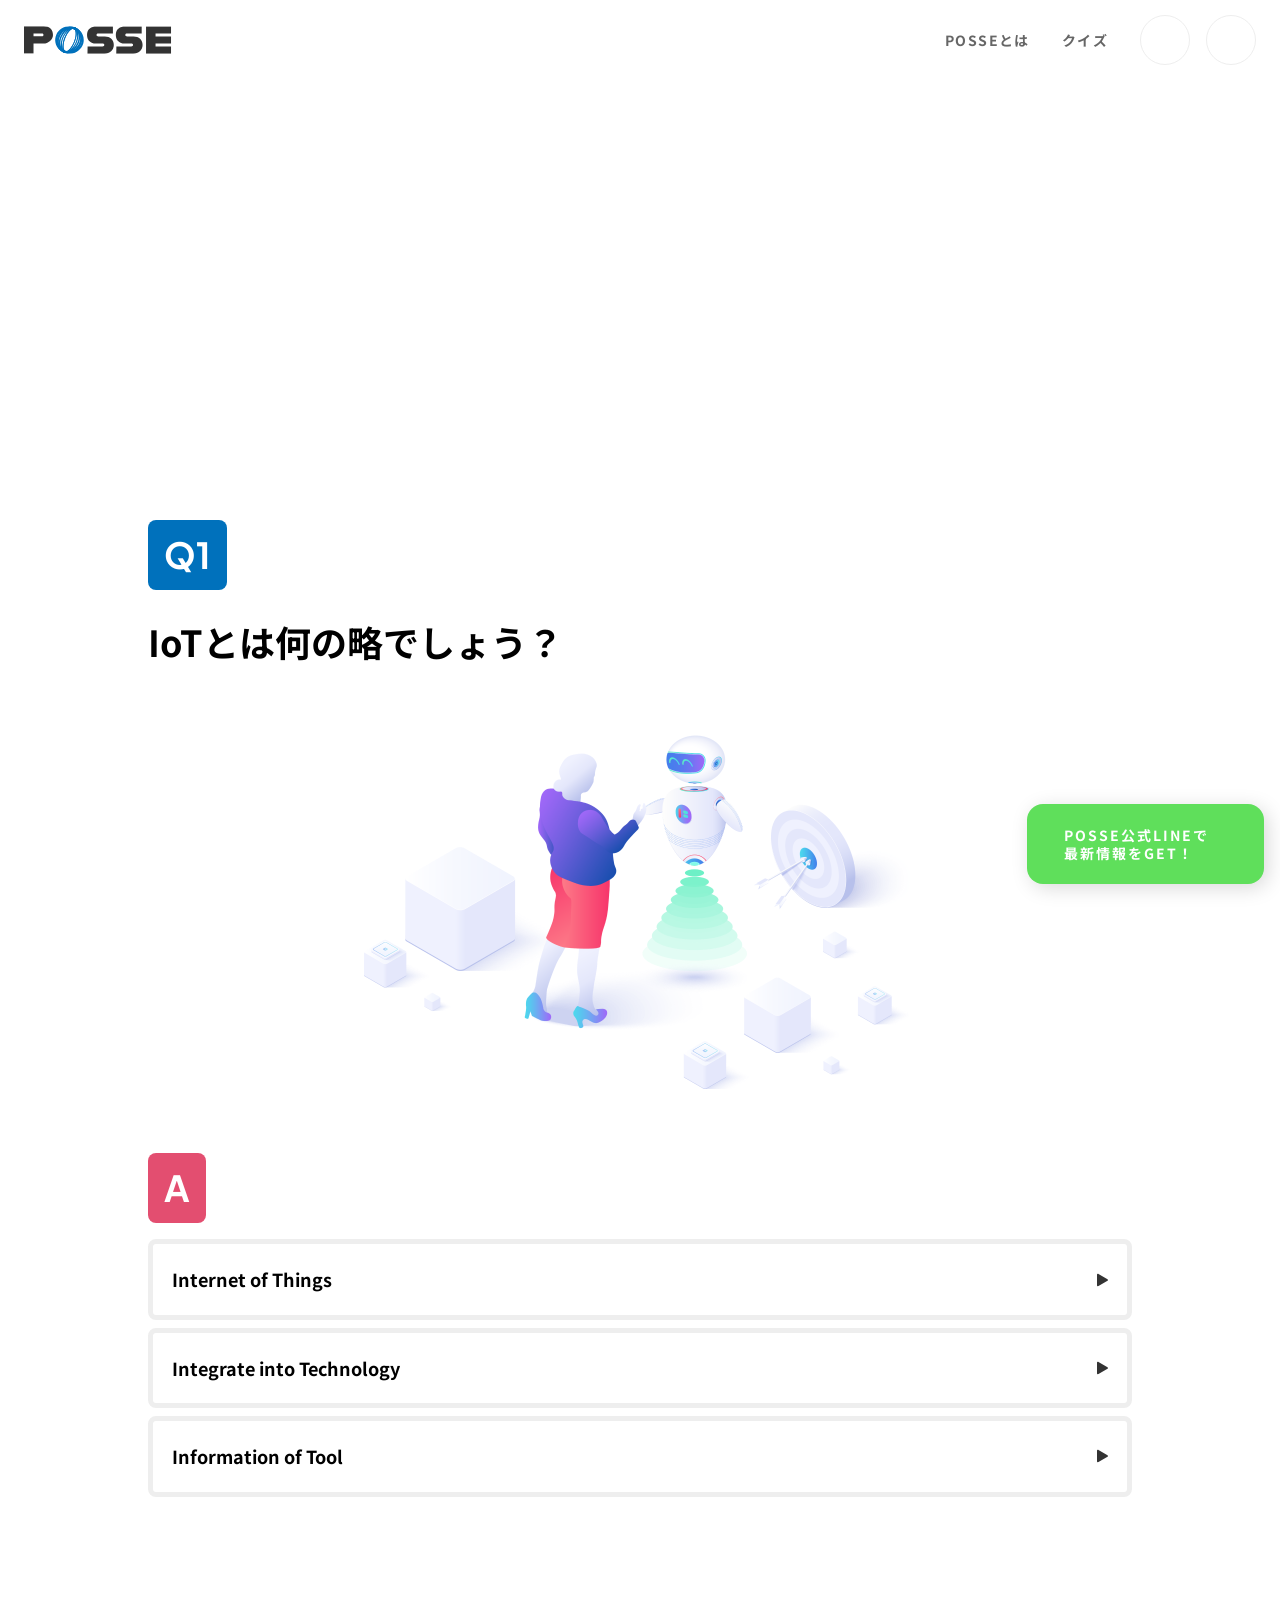
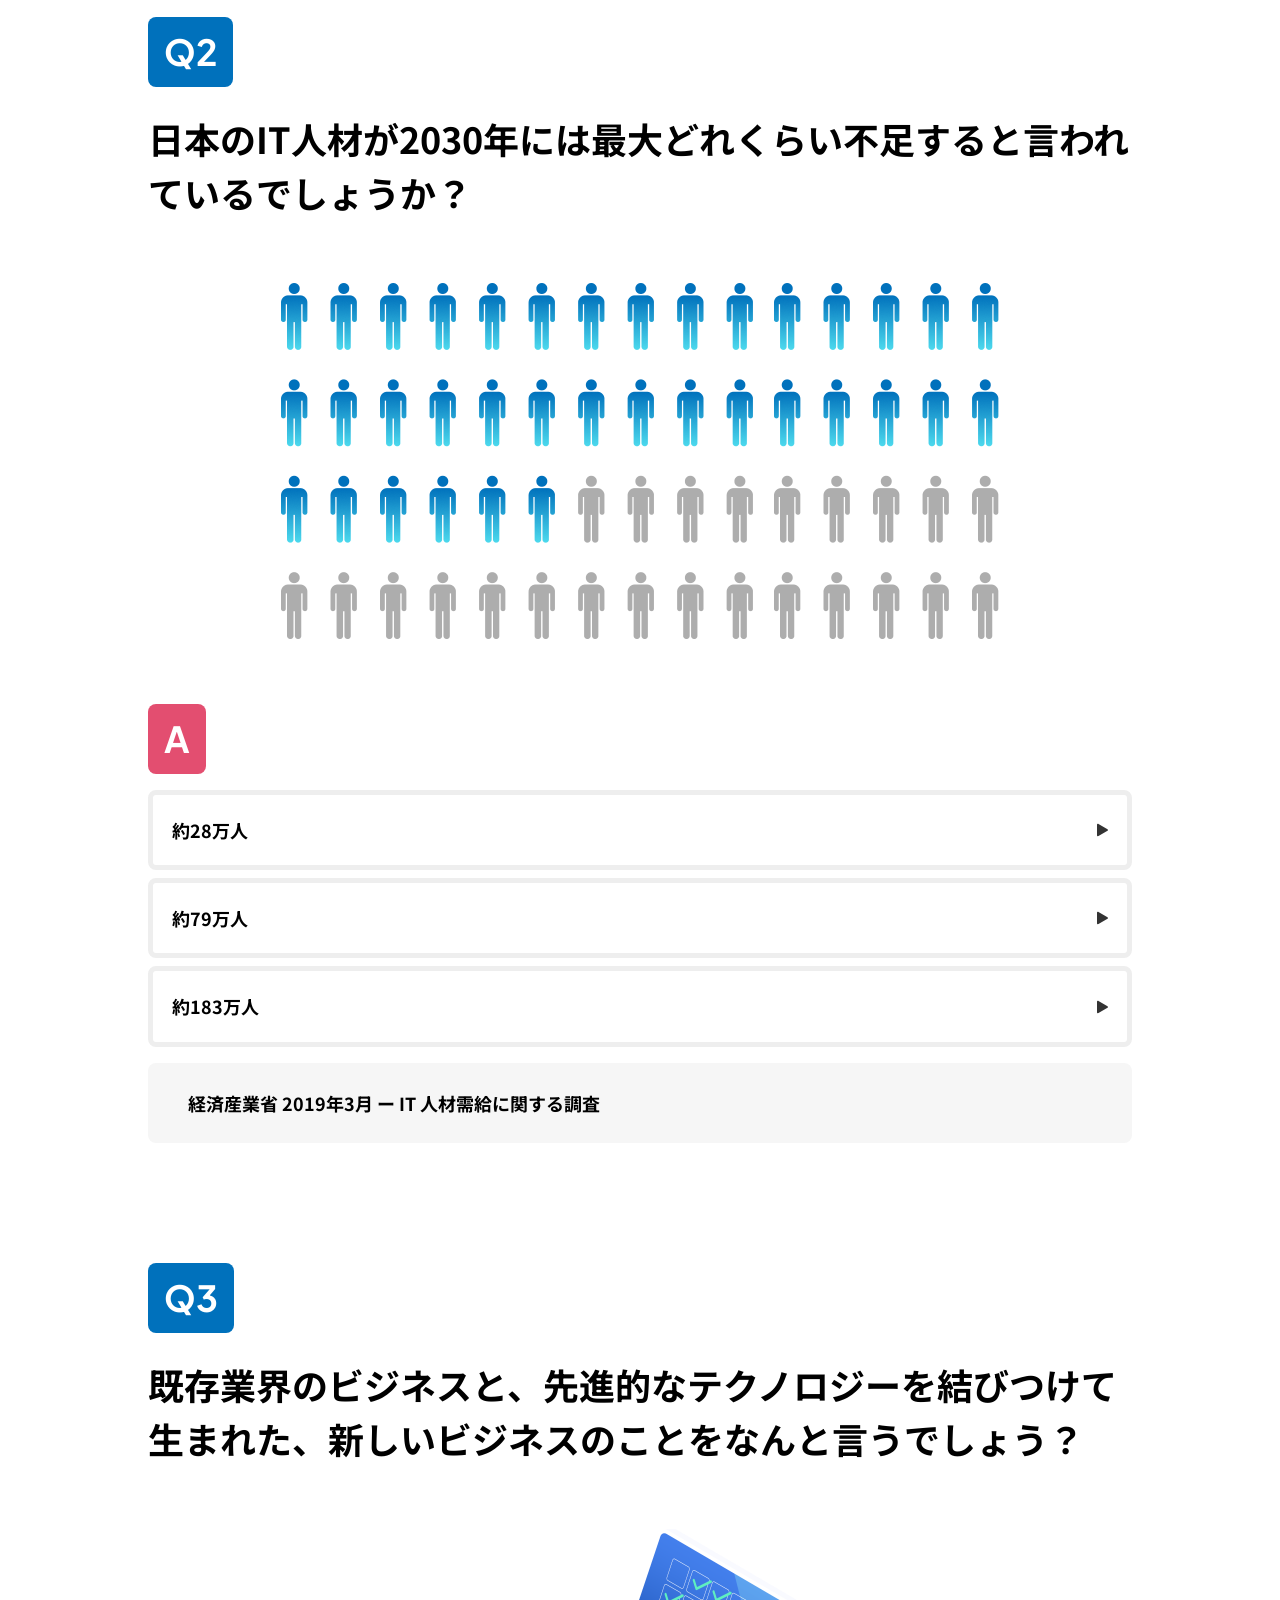
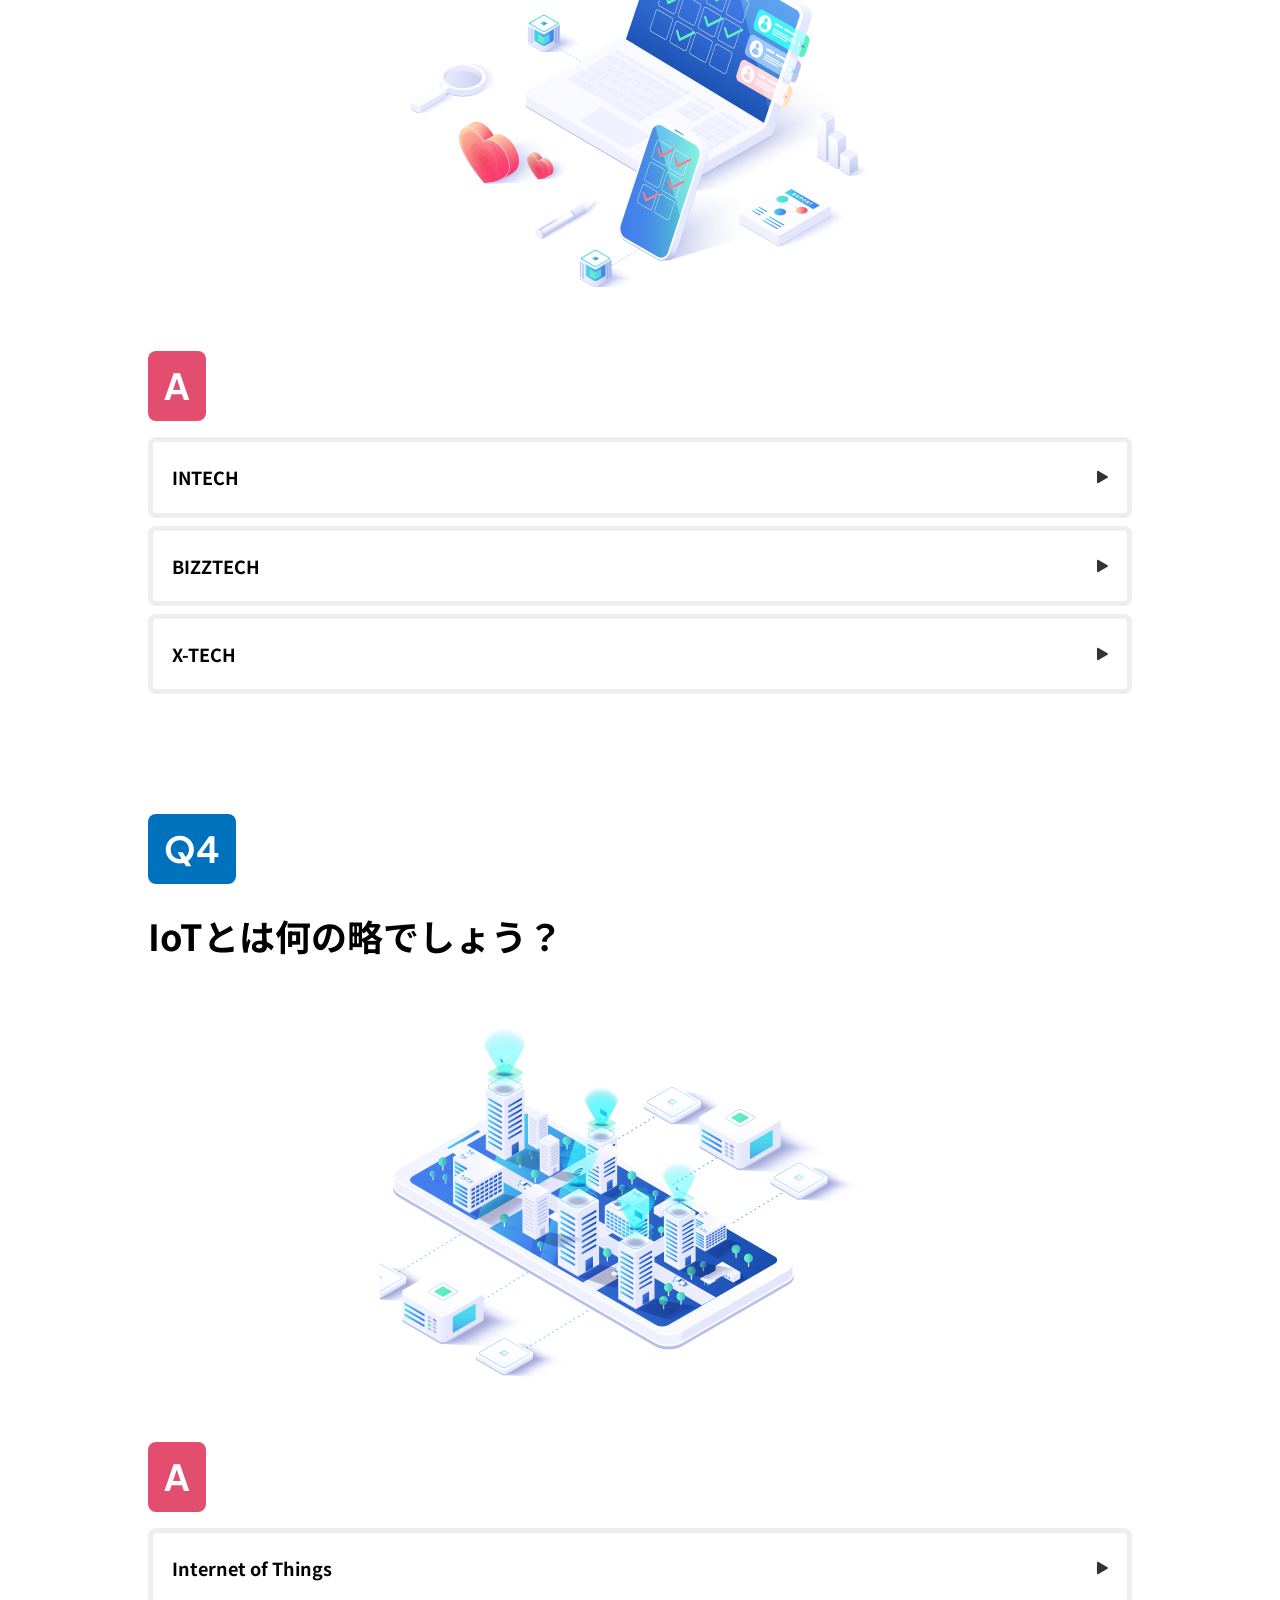
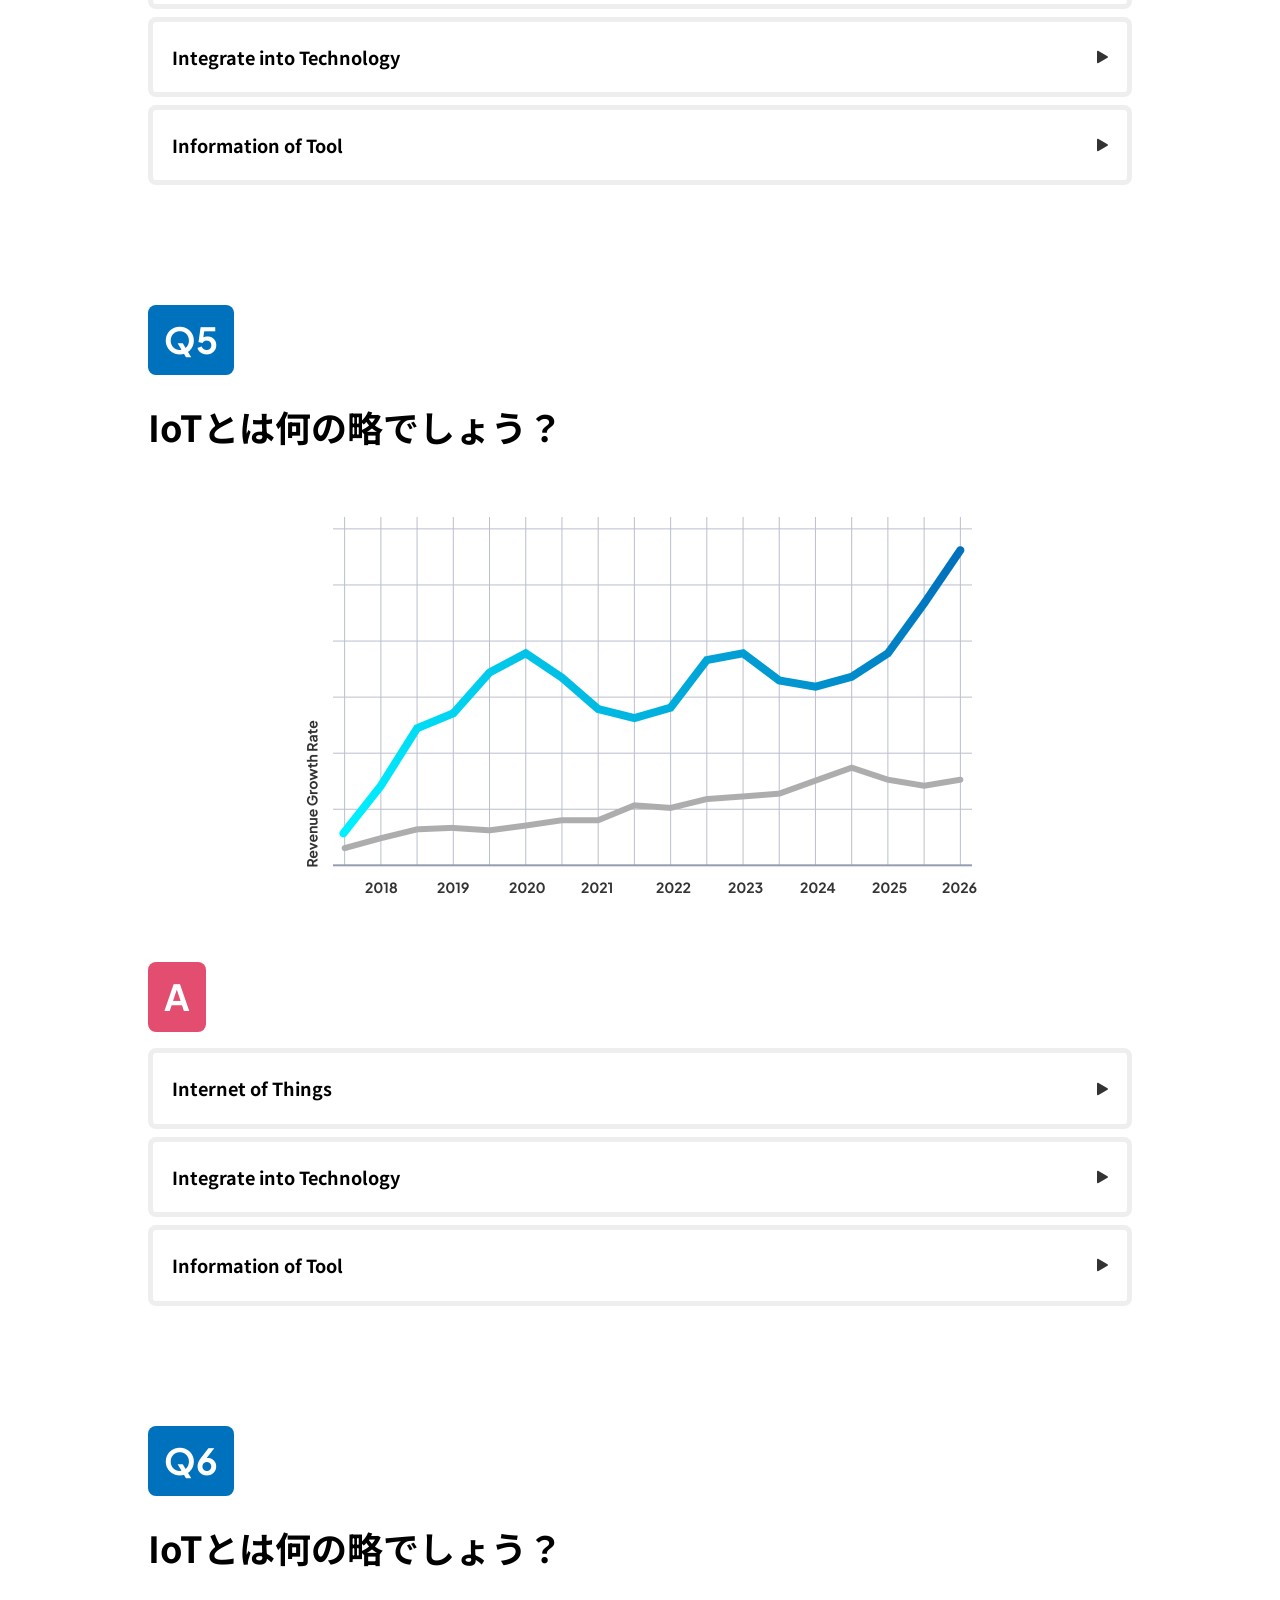
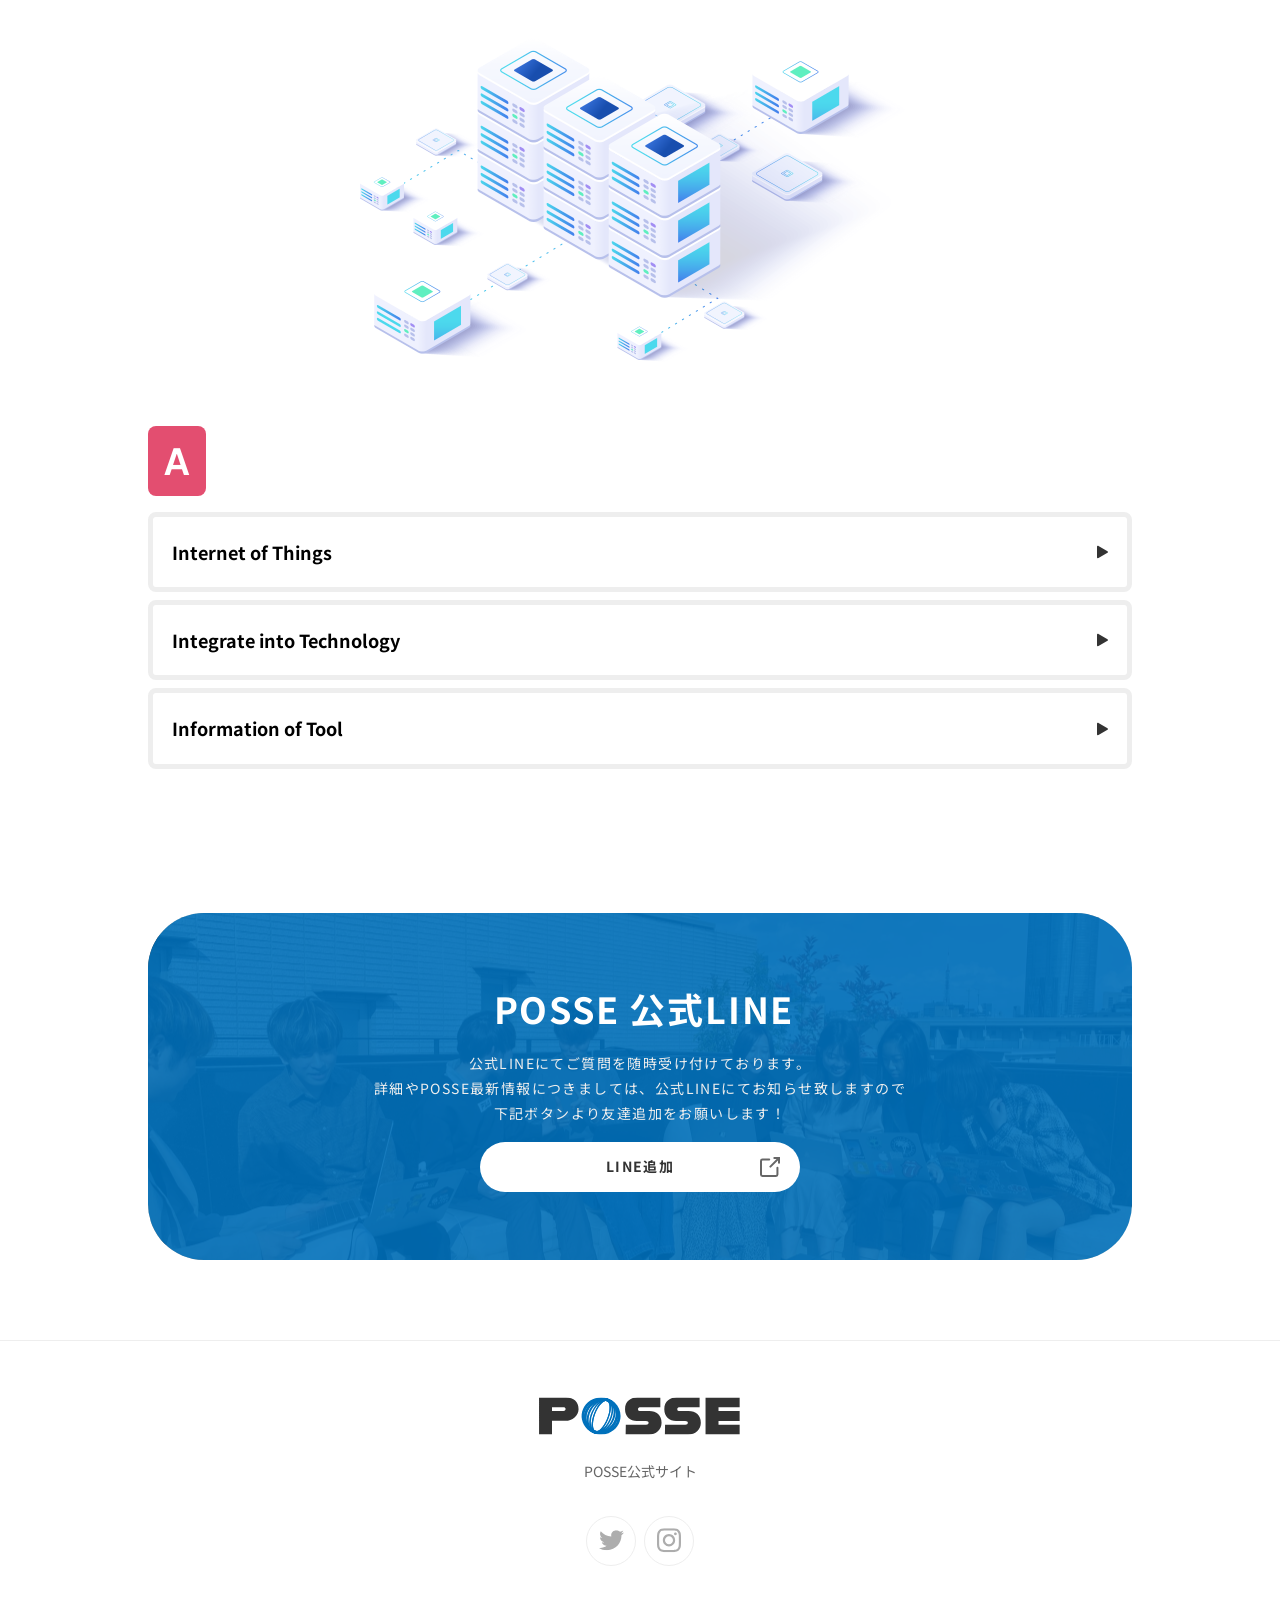
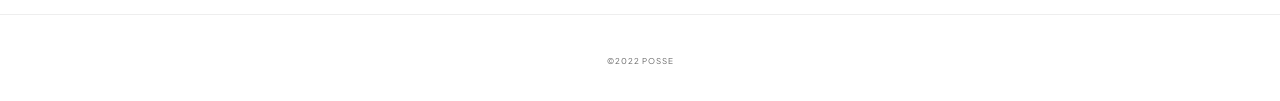
==== commit 2a0e95bb: "writing大体終わった。あと、html,css書き直せば良さそう" ====
--- a/quiz/index.html
+++ b/quiz/index.html
@@ -1,187 +1,139 @@
 <!DOCTYPE html>
 <html lang="ja">
-  <head>
-    <meta charset="UTF-8" />
-    <meta http-equiv="X-UA-Compatible" content="IE=edge" />
-    <meta name="viewport" content="width=device-width, initial-scale=1.0" />
-    <title>quizページ</title>
-    <link rel="stylesheet" href="normalize.css" />
-    <link rel="stylesheet" href="style.css" />
-  </head>
-  <body>
-    <header class="header">
-      <div class="l-header">
-        <div class="l-header_img">
-          <img src="logo.svg" alt="posse" class="l-header_img_logo" />
-        </div>
-        <button id="burger_button">
-          <span class="bar bar_top"></span>
-          <span class="bar bar_middle"></span>
-          <span class="bar bar_bottom"></span>
-        </button>
-        <div id="nav-wrapper">
-          <div class="l-header_nav">
-            <nav class="l-header_nav_url">
-              <ul class="l-header_nav_url_list">
-                <li class="l-header_nav_url_list_item">
-                  トップページ<a
-                    href="https://posse-ap.github.io/sample-ph1-website/"
-                  ></a>
-                </li>
-                <li class="l-header_nav_url_list_item">クイズ<a href=""></a></li>
-              </ul>
-            </nav>
-            <ul class="l-header_nav_sns">
-              <li class="l-header_nav_sns_list">
-                <a
-                  href="https://twitter.com/posse_program"
-                  target="_blank"
-                  rel="noopener noreferrer"
-                  class="l-header_nav_sns_list_link"
-                  aria-label="Twitter"
-                >
-                  <img
-                    src="icon-twitter.svg"
-                    class="l-header_nav_sns_list_icon"
-                  />
-                </a>
-              </li>
-              <li class="l-header_nav_sns_list">
-                <a
-                  href="https://www.instagram.com/posse_programming/"
-                  target="_blank"
-                  rel="noopener noreferrer"
-                  class="l-header_nav_sns_list_link"
-                  aria-label="instagram"
-                >
-                  <img
-                    src="icon-instagram.svg"
-                    class="l-header_nav_sns_list_icon"
-                  />
-                </a>
-              </li>
-            </ul>
+
+<head>
+  <meta charset="UTF-8">
+  <meta http-equiv="X-UA-Compatible" content="IE=edge">
+  <meta name="viewport" content="width=device-width, initial-scale=1.0">
+  <title>ITクイズ | POSSE 初めてのWeb制作</title>
+  <!-- スタイルシート読み込み -->
+  <link rel="stylesheet" href="../quiz/style/normalize.css">
+  <link rel="stylesheet" href="../quiz/style/style.css">
+  <!-- Google Fonts読み込み -->
+  <link rel="preconnect" href="https://fonts.googleapis.com">
+  <link rel="preconnect" href="https://fonts.gstatic.com" crossorigin>
+  <link
+    href="https://fonts.googleapis.com/css2?family=Noto+Sans+JP:wght@400;700&family=Plus+Jakarta+Sans:wght@400;700&display=swap"
+    rel="stylesheet">
+  <script src="../quiz/assets/common.js" defer></script>
+  <script src="../quiz/assets/quiz.js" defer></script>
+</head>
+
+<body>
+  <header id="js-header" class="l-header p-header">
+    <div class="p-header__logo"><img src="../quiz/icon/logo.svg" alt="POSSE"></div>
+    <button class="p-header__button" id="js-headerButton"></button>
+    <div class="p-header__inner">
+      <nav class="p-header__nav">
+        <ul class="p-header__nav__list">
+          <li class="p-header__nav__item">
+            <a href="../" class="p-header__nav__item__link">POSSEとは</a>
+          </li>
+          <li class="p-header__nav__item">
+            <a href="./" class="p-header__nav__item__link">クイズ</a>
+          </li>
+        </ul>
+      </nav>
+      <div class="p-header__official">
+        <a href="https://line.me/R/ti/p/@651htnqp?from=page" target="_blank" rel="noopener noreferrer" class="p-header__official__link--line">
+          <i class="u-icon__line"></i>
+          <span class="">POSSE公式LINEを追加</span>
+          <i class="u-icon__link"></i>
+        </a>
+        <a href="" class="p-header__official__link--website">POSSE 公式サイト<i class="u-icon__link"></i></a>
+      </div>
+      <ul class="p-header__sns p-sns">
+        <li class="p-sns__item">
+          <a href="https://twitter.com/posse_program" target="_blank" rel="noopener noreferrer" class="p-sns__item__link"
+            aria-label="Twitter">
+            <i class="u-icon__twitter"></i>
+          </a>
+        </li>
+        <li class="p-sns__item">
+          <a href="https://www.instagram.com/posse_programming/" target="_blank" rel="noopener noreferrer"
+            class="p-sns__item__link" aria-label="instagram">
+            <i class="u-icon__instagram"></i>
+          </a>
+        </li>
+      </ul>
+    </div>
+  </header>
+  <!-- /.l-header .p-header -->
+
+
+  <main class="l-main">
+    <section class="p-hero p-quiz-hero">
+      <div class="l-container">
+        <h1 class="p-hero__title">
+          <span class="p-hero__title__label">POSSE課題</span>
+          <span class="p-hero__title__inline">ITクイズ</span>
+        </h1>
+      </div>
+    </section>
+    <!-- /.p-hero .p-quiz-hero -->
+
+    <div class="p-quiz-container l-container" id="js-quizContainer"></div>
+    <!-- /.l-container .p-quiz-container -->
+  </main>
+
+  <div class="p-line">
+    <div class="l-container">
+      <div class="p-line__body">
+        <div class="p-line__body__inner">
+          <h2 class="p-heading -light p-line__title"><i class="u-icon__line" ></i>POSSE 公式LINE</h2>
+          <div class="p-line__content">
+            <p>公式LINEにてご質問を随時受け付けております。<br>詳細やPOSSE最新情報につきましては、公式LINEにてお知らせ致しますので<br>下記ボタンより友達追加をお願いします！</p>
+          </div>
+          <div class="p-line__footer">
+            <a href="https://line.me/R/ti/p/@651htnqp?from=page" target="_blank" rel="noopener noreferrer"
+              class="p-line__button">LINE追加<img class="u-icon__link" src="../quiz/icon/icon-link-gray-dark.svg"></img></a>
           </div>
         </div>
       </div>
-    </header>
-    <main>
-      <section class="l-top">
-        <div class="l-top_container">
-          <h1 class="l-top_container_title">
-            <span class="l-top_container_title_label">POSSE課題</span>
-            <span class="l-top_container_title_title">ITクイズ</span>
-          </h1>
-        </div>
-      </section>
-      <div class="main" id="js_main">
+    </div>
+  </div>
+  <!-- /.p-line -->
 
+  <footer class="l-footer p-footer">
+    <div class="p-fixedLine">
+      <a href="https://line.me/R/ti/p/@651htnqp?from=page" target="_blank" rel="noopener noreferrer"
+        class="p-fixedLine__link">
+        <i class="u-icon__line"></i>
+        <p class="p-fixedLine__link__text"><span class="u-sp-hidden">POSSE</span>公式LINEで<br>最新情報をGET！</p>
+        <i class="u-icon__link" src="icon/icon-link-gray-dark.svg"></i>
+      </a>
+    </div>
+    <div class="l-footer__inner">
+      <div class="p-footer__siteinfo">
+        <span class="p-footer__logo">
+          <img src="../quiz/icon/logo.svg" alt="POSSE">
+        </span>
+        <a href="https://posse-ap.com/" target="_blank" rel="noopener noreferrer"
+          class="p-footer__siteinfo__link">POSSE公式サイト</a>
       </div>
-    </main>
-    <section class="l-line">
-      <div class="l-line_main">
-        <div class="l-line_main_info">
-          <div class="l-line_main_info_top">
-            <img src="icon-line.svg" alt="" class="l-line_main_info_top_img" />
-            <h2 class="l-line_main_info_top_title">POSSE 公式LINE</h2>
-          </div>
-          <div class="l-line_main_info_main">
-            <p>
-              公式LINEにてご質問を随時受け付けております。<br />
-              詳細やPOSSE最新情報につきましては、公式LINEにてお知らせ致しますので<br />
-              下記ボタンより友達追加をお願いします！
-            </p>
-          </div>
-          <div class="l-line_main_info_footer">
-            <a
-              href="https://line.me/R/ti/p/@651htnqp?from=page"
-              target="_blank"
-              rel="noopener noreferrer"
-              class="l-line_main_info_footer_link"
-              >LINE追加
-              <img
-                src="icon-link-gray-dark.svg"
-                alt=""
-                class="l-line_main_info_footer_img"
-              />
+      <div class="p-footer__sns">
+        <ul class="p-sns__list p-footer__sns__list">
+          <li class="p-sns__item">
+            <a href="https://twitter.com/posse_program" target="_blank" rel="noopener noreferrer"
+              class="p-sns__item__link" aria-label="Twitter">
+              <img class="u-icon__twitter" src="icon/icon-twitter.svg"></img>
             </a>
-          </div>
-        </div>
+          </li>
+          <li class="p-sns__item">
+            <a href="https://www.instagram.com/posse_programming/" target="_blank" rel="noopener noreferrer"
+              class="p-sns__item__link" aria-label="instagram">
+              <img class="u-icon__instagram" src="../quiz/icon/icon-instagram.svg"></img>
+            </a>
+          </li>
+        </ul>
       </div>
-    </section>
-    <foeter>
-      <section class="l-footer">
-        <div class="l-footer_line">
-          <a
-            href="https://line.me/R/ti/p/@651htnqp?from=page"
-            target="_blank"
-            rel="noopener noreferrer"
-            class="l-footer_line_link"
-          >
-            <i class="l-footer_line_link_icon">
-              <img
-                src="icon-line.svg"
-                alt="line"
-                class="l-footer_line_link_icon_img"
-              />
-            </i>
-            <p class="l-footer_line_link_info">
-              <span class="l-footer_line_link_info_posse">POSSE</span>公式LINEで<br />最新情報をGET!
-            </p>
-            <i class="l-footer_line_link_icon_link">
-              <img
-                src="icon-link-gray-dark.svg"
-                alt=""
-                class="l-footer_line_link_icon_link_img"
-              />
-            </i>
-          </a>
-        </div>
-        <div class="l-footer_main">
-          <div class="l-footer_main_info">
-            <img src="logo.svg" alt="" class="l-footer_main_info_img" />
-            <a href="https://posse-ap.com/" class="l-footer_main_info_img_link"
-              >posse公式サイト</a
-            >
-          </div>
-          <div class="l-footer_main_sns">
-            <ul class="l-footer_main_sns_list">
-              <li class="l-footer_main_sns_list_item">
-                <a
-                  href="https://twitter.com/posse_program"
-                  target="_blank"
-                  rel="noopener noreferrer"
-                  aria-label="Twitter"
-                >
-                  <img
-                    src="icon-twitter.svg"
-                    alt=""
-                    class="l-footer_main_sns_list_item_img"
-                  />
-                </a>
-              </li>
-              <li class="l-footer_main_sns_list_item">
-                <a
-                  href="https://www.instagram.com/posse_programming/"
-                  target="_blank"
-                  rel="noopener noreferrer"
-                  aria-label="instagram"
-                >
-                  <img
-                    src="icon-instagram.svg"
-                    alt=""
-                    class="l-footer_main_sns_list_item_img"
-                  />
-                </a>
-              </li>
-            </ul>
-          </div>
-        </div>
-        <div class="l-footer_copyright">
-          <small>©2022 POSSE</small>
-        </div>
-      </section>
-    </foeter>
-    <script src="quiz.js"></script>
-  </body>
-</html>
+    </div>
+    <div class="p-footer__copyright">
+      <small lang="en">©︎2022 POSSE</small>
+    </div>
+  </footer>
+  <!-- /.l-footer .p-footer -->
+
+</body>
+
+</html>
--- a/quiz/style/style.css
+++ b/quiz/style/style.css
@@ -0,0 +1,1050 @@
+/*! destyle.css v3.0.2 | MIT License | https://github.com/nicolas-cusan/destyle.css */
+*,
+::before,
+::after {
+  border-style: solid;
+  border-width: 0;
+  box-sizing: border-box;
+}
+
+html {
+  -webkit-text-size-adjust: 100%; /* 2 */
+  -webkit-tap-highlight-color: transparent; /* 3*/
+  line-height: 1.15; /* 1 */
+}
+
+body {
+  margin: 0;
+}
+
+main {
+  display: block;
+}
+
+p,
+table,
+blockquote,
+address,
+pre,
+iframe,
+form,
+figure,
+dl {
+  margin: 0;
+}
+
+h1,
+h2,
+h3,
+h4,
+h5,
+h6 {
+  font-size: inherit;
+  font-weight: inherit;
+  margin: 0;
+}
+
+ul,
+ol {
+  list-style: none;
+  margin: 0;
+  padding: 0;
+}
+
+dt {
+  font-weight: bold;
+}
+
+dd {
+  margin-left: 0;
+}
+
+hr {
+  border-top-width: 1px;
+  box-sizing: content-box; /* 1 */
+  clear: both;
+  color: inherit;
+  height: 0; /* 1 */
+  margin: 0;
+  overflow: visible; /* 2 */
+}
+
+pre {
+  font-family: monospace, monospace; /* 1 */
+  font-size: inherit; /* 2 */
+}
+
+address {
+  font-style: inherit;
+}
+
+a {
+  background-color: transparent;
+  color: inherit;
+  text-decoration: none;
+}
+
+abbr[title] {
+  -webkit-text-decoration: underline dotted;
+          text-decoration: underline dotted; /* 2 */
+}
+
+b,
+strong {
+  font-weight: bolder;
+}
+
+code,
+kbd,
+samp {
+  font-family: monospace, monospace; /* 1 */
+  font-size: inherit; /* 2 */
+}
+
+small {
+  font-size: 80%;
+}
+
+sub,
+sup {
+  font-size: 75%;
+  line-height: 0;
+  position: relative;
+  vertical-align: baseline;
+}
+
+sub {
+  bottom: -0.25em;
+}
+
+sup {
+  top: -0.5em;
+}
+
+svg,
+img,
+embed,
+object,
+iframe {
+  vertical-align: bottom;
+}
+
+button,
+input,
+optgroup,
+select,
+textarea {
+  -webkit-appearance: none; /* 1 */
+  -moz-appearance: none;
+       appearance: none;
+  background: transparent;
+  border-radius: 0;
+  color: inherit;
+  font: inherit;
+  margin: 0;
+  padding: 0;
+  text-align: inherit;
+  text-transform: inherit; /* 2 */
+  vertical-align: middle;
+}
+
+[type=checkbox] {
+  -webkit-appearance: checkbox;
+  -moz-appearance: checkbox;
+       appearance: checkbox;
+}
+
+[type=radio] {
+  -webkit-appearance: radio;
+  -moz-appearance: radio;
+       appearance: radio;
+}
+
+button,
+[type=button],
+[type=reset],
+[type=submit] {
+  cursor: pointer;
+}
+
+button:disabled,
+[type=button]:disabled,
+[type=reset]:disabled,
+[type=submit]:disabled {
+  cursor: default;
+}
+
+:-moz-focusring {
+  outline: auto;
+}
+
+select:disabled {
+  opacity: inherit;
+}
+
+option {
+  padding: 0;
+}
+
+fieldset {
+  margin: 0;
+  min-width: 0;
+  padding: 0;
+}
+
+legend {
+  padding: 0;
+}
+
+progress {
+  vertical-align: baseline;
+}
+
+textarea {
+  overflow: auto;
+}
+
+[type=number]::-webkit-inner-spin-button,
+[type=number]::-webkit-outer-spin-button {
+  height: auto;
+}
+
+[type=search] {
+  outline-offset: -2px; /* 1 */
+}
+
+[type=search]::-webkit-search-decoration {
+  -webkit-appearance: none;
+}
+
+::-webkit-file-upload-button {
+  -webkit-appearance: button; /* 1 */
+  font: inherit; /* 2 */
+}
+
+label[for] {
+  cursor: pointer;
+}
+
+details {
+  display: block;
+}
+
+summary {
+  display: list-item;
+}
+
+[contenteditable]:focus {
+  outline: auto;
+}
+
+table {
+  border-collapse: collapse;
+  border-color: inherit; /* 1 */
+}
+
+caption {
+  text-align: left;
+}
+
+td,
+th {
+  padding: 0;
+  vertical-align: top;
+}
+
+th {
+  font-weight: bold;
+  text-align: left;
+}
+
+img {
+  max-width: 100%;
+}
+
+/* icon fonts */
+@font-face {
+  font-display: inline-block;
+  font-family: "posse-icon";
+  font-style: normal;
+  font-weight: normal;
+  src: url("../fonts/posse-icon.ttf?bbqgr3") format("truetype"), url("../fonts/posse-icon.woff?bbqgr3") format("woff"), url("../fonts/posse-icon.svg?bbqgr3#posse-icon") format("svg");
+}
+i, .icomoon-liga {
+  speak: never;
+  -ms-font-feature-settings: "liga" 1;
+  font-feature-settings: "liga";
+  -webkit-font-smoothing: antialiased;
+  -moz-osx-font-smoothing: grayscale;
+  font-family: "posse-icon" !important;
+  font-style: normal;
+  font-variant: normal;
+  font-variant-ligatures: discretionary-ligatures;
+  font-weight: normal;
+  letter-spacing: 0;
+  line-height: 1;
+  text-transform: none;
+}
+
+/* body */
+body {
+  font-family: "Noto Sans JP", sans-serif;
+}
+
+.l-main {
+  padding-top: 56px;
+}
+
+.l-container {
+  margin: 0 auto;
+  max-width: 1032px;
+  padding: 0 16px;
+  width: 100%;
+}
+
+.l-header {
+  left: 0;
+  position: fixed;
+  right: 0;
+  top: 0;
+  z-index: 1000;
+}
+
+.l-footer {
+  border-top: solid 1px #eee;
+}
+.l-footer__inner {
+  padding: 56px 24px 32px;
+}
+
+.p-header {
+  align-items: center;
+  background-color: #fff;
+  display: flex;
+  padding: 15px 24px;
+}
+.p-header__logo {
+  position: relative;
+  width: 120px;
+  z-index: 100;
+}
+.p-header__button {
+  height: 40px;
+  position: fixed;
+  right: 19px;
+  top: 8px;
+  width: 40px;
+  z-index: 1000;
+}
+.p-header__button::before, .p-header__button::after {
+  background-color: #333;
+  content: "";
+  display: block;
+  height: 1px;
+  left: 50%;
+  position: absolute;
+  transition: transform 0.4s, top 0.4s;
+  width: 34px;
+}
+.p-header__button::before {
+  top: 12px;
+  transform: translate(-50%, 0);
+}
+.p-header__button::after {
+  top: 27px;
+  transform: translate(-50%, 0);
+}
+.p-header.is-open .p-header__button::before {
+  top: 50%;
+  transform: translate(-50%, -50%) rotate(45deg);
+}
+.p-header.is-open .p-header__button::after {
+  top: 50%;
+  transform: translate(-50%, -50%) rotate(-45deg);
+}
+.p-header__inner {
+  display: flex;
+}
+.p-header__nav__list {
+  display: flex;
+  gap: 24px;
+}
+.p-header__nav__item__link {
+  color: #333;
+  font-size: 24px;
+  font-weight: bold;
+  letter-spacing: 0.05em;
+  line-height: 1.5;
+}
+.p-header__official {
+  align-items: center;
+  display: flex;
+  flex-direction: column;
+  gap: 24px;
+  margin-top: auto;
+}
+.p-header__official__link--line {
+  background-color: #5FDF5B;
+  border-radius: 5em;
+  color: #fff;
+  display: block;
+  font-size: 14px;
+  font-weight: bold;
+  letter-spacing: 0.1em;
+  padding: 16px;
+  position: relative;
+  text-align: center;
+  width: 100%;
+}
+.p-header__official__link--line .u-icon__line {
+  font-size: 28px;
+  margin-right: 8px;
+  vertical-align: middle;
+}
+.p-header__official__link--line .u-icon__link {
+  font-size: 18px;
+  position: absolute;
+  right: 20px;
+  top: 50%;
+  transform: translate(0, -50%);
+}
+.p-header__official__link--website {
+  color: #666;
+  font-size: 14px;
+  line-height: 1.8;
+}
+.p-header__official__link--website .u-icon__link {
+  font-size: 14px;
+  margin-left: 6px;
+}
+
+.p-footer {
+  margin-top: 72px;
+  text-align: center;
+}
+.p-footer__logo {
+  display: block;
+  margin: 0 auto;
+  width: 164px;
+}
+.p-footer__logo img {
+  width: 100%;
+}
+.p-footer__siteinfo__link {
+  color: #666;
+  display: inline-block;
+  font-size: 14px;
+  line-height: 1.8;
+  margin-top: 24px;
+}
+.p-footer__sns__list {
+  display: flex;
+  gap: 8px;
+  justify-content: center;
+  margin-top: 24px;
+}
+.p-footer__copyright {
+  border-top: solid 1px #eee;
+  color: #666;
+  font-family: "Plus Jakarta Sans", "Noto Sans JP", sans-serif;
+  font-size: 10px;
+  letter-spacing: 0.1em;
+  line-height: 1.3;
+  padding: 32px 24px;
+}
+
+.p-fixedLine {
+  bottom: 0;
+  position: fixed;
+  right: 0;
+}
+.p-fixedLine__link {
+  align-items: center;
+  background-color: #5FDF5B;
+  display: flex;
+  padding: 10px;
+}
+.p-fixedLine__link .u-icon__line {
+  font-size: 28px;
+}
+.p-fixedLine__link .u-icon__link {
+  color: #fff;
+  font-size: 18px;
+}
+.p-fixedLine__link__text {
+  color: #fff;
+  font-size: 14px;
+  font-weight: bold;
+  letter-spacing: 0.14em;
+  line-height: 1.3;
+  text-align: left;
+}
+
+.p-heading {
+  font-size: 24px;
+  font-weight: bold;
+  line-height: 1.8;
+  text-align: center;
+}
+.p-heading.-light {
+  color: #fff;
+}
+.p-heading__caption {
+  color: #0071bc;
+  display: block;
+  font-family: "Plus Jakarta Sans", "Noto Sans JP", sans-serif;
+  font-size: 14px;
+  letter-spacing: initial;
+  line-height: 1.8;
+  margin-top: 4px;
+}
+
+.p-hero {
+  padding: 60px 16px 32px;
+}
+.p-hero__title {
+  color: #fff;
+  font-weight: bold;
+}
+.p-hero__title__label {
+  font-size: 14px;
+  line-height: 1.8;
+}
+.p-hero__title__inline {
+  display: block;
+  font-size: 28px;
+  line-height: 1.5;
+}
+
+.p-sns {
+  display: flex;
+  gap: 16px;
+}
+.p-sns__item__link {
+  align-items: center;
+  border: solid 1px #eee;
+  border-radius: 50%;
+  color: #adadad;
+  display: inline-flex;
+  font-size: 24px;
+  height: 50px;
+  justify-content: center;
+  width: 50px;
+}
+
+.p-line {
+  margin-top: 64px;
+}
+.p-line__body {
+  background: url(../img/bg-line.jpg) center center/cover;
+  border-radius: 28px;
+  overflow: hidden;
+  padding: 42px 24px;
+  position: relative;
+}
+.p-line__body::before {
+  background-color: rgba(0, 113, 188, 0.9);
+  content: "";
+  height: 100%;
+  left: 0;
+  position: absolute;
+  top: 0;
+  width: 100%;
+}
+.p-line__body__inner {
+  position: relative;
+}
+.p-line__title {
+  align-items: center;
+  display: flex;
+  gap: 4px;
+  justify-content: center;
+}
+.p-line__title .u-icon__line {
+  font-size: 40px;
+}
+.p-line__content {
+  color: #eee;
+  font-size: 14px;
+  letter-spacing: 0.1em;
+  line-height: 1.6;
+  margin-top: 8px;
+}
+.p-line__footer {
+  margin-top: 34px;
+  text-align: center;
+}
+.p-line__button {
+  background-color: #fff;
+  border-radius: 50px;
+  color: #333;
+  display: inline-block;
+  font-size: 14px;
+  font-weight: bold;
+  letter-spacing: 0.1em;
+  line-height: 1.8;
+  max-width: 320px;
+  padding: 12px;
+  position: relative;
+  width: 100%;
+}
+.p-line__button .u-icon__link {
+  position: absolute;
+  right: 20px;
+  top: 50%;
+  transform: translate(0, -50%);
+}
+
+.p-top-container {
+  margin-top: 64px;
+}
+
+.p-top-hero__inner {
+  display: flex;
+  margin: 0 auto;
+  max-width: 1280px;
+  position: relative;
+}
+.p-top-hero__body {
+  -ms-grid-row-align: center;
+      align-self: center;
+  background-color: #eff2f5;
+  border-radius: 20px;
+  display: inline-block;
+  padding: 20px 11px 20px 24px;
+  position: relative;
+  white-space: nowrap;
+}
+.p-top-hero__body__title {
+  color: #0071bc;
+  font-size: 12px;
+  font-weight: bold;
+  line-height: 1.8;
+}
+.p-top-hero__body__catchcopy {
+  display: inline-block;
+  font-size: 28px;
+  font-weight: bold;
+  line-height: 1.5;
+  margin-top: 6px;
+}
+.p-top-hero__image {
+  display: block;
+  max-height: 275px;
+  overflow: hidden;
+}
+.p-top-hero__image img {
+  -o-object-fit: cover;
+  display: block;
+  height: 100%;
+     object-fit: cover;
+  width: 100%;
+}
+.p-top-hero__scroll {
+  align-items: center;
+  bottom: 24px;
+  display: inline-flex;
+  font-family: "Plus Jakarta Sans", "Noto Sans JP", sans-serif;
+  font-size: 14px;
+  gap: 6px;
+  left: 32px;
+  line-height: 1.5;
+  position: absolute;
+}
+.p-top-hero__scroll::before {
+  background-color: #ccc;
+  border-radius: 8px;
+  content: "";
+  display: inline-block;
+  height: 8px;
+  width: 8px;
+}
+
+.p-top-about__body {
+  align-items: center;
+  display: -ms-grid;
+  display: grid;
+  gap: 16px;
+  margin-top: 22px;
+}
+.p-top-about__image {
+  border-radius: 16px;
+  overflow: hidden;
+}
+.p-top-about__content {
+  font-size: 14px;
+  line-height: 1.8;
+}
+
+.p-quiz-hero {
+  background: url(../img/quiz/sp/bg-hero.jpg) center center/cover;
+}
+
+.p-quiz-container {
+  margin-top: 48px;
+}
+
+.p-quiz-box:not(:first-of-type) {
+  margin-top: 80px;
+}
+.p-quiz-box__label {
+  background-color: #0071bc;
+  border-radius: 8px;
+  color: #fff;
+  display: inline-block;
+  font-family: "Plus Jakarta Sans", "Noto Sans JP", sans-serif;
+  font-size: 24px;
+  font-weight: bold;
+  line-height: 1.5;
+  padding: 8px 16px;
+}
+.p-quiz-box__label--accent {
+  background-color: #e34e70;
+}
+.p-quiz-box__question__title__text {
+  display: block;
+  font-size: 18px;
+  font-weight: bold;
+  line-height: 1.8;
+  margin-top: 16px;
+}
+.p-quiz-box__question__image {
+  margin: 24px auto 0;
+  max-width: 718px;
+}
+.p-quiz-box__answer {
+  margin-top: 32px;
+}
+.p-quiz-box__answer__list {
+  display: -ms-grid;
+  display: grid;
+  gap: 8px;
+  margin-top: 16px;
+}
+.p-quiz-box__answer__button {
+  align-items: center;
+  border: solid 4px #eee;
+  border-radius: 8px;
+  display: flex;
+  font-size: 14px;
+  font-weight: bold;
+  line-height: 1.8;
+  padding: 16px;
+  text-align: left;
+  width: 100%;
+}
+.p-quiz-box__answer__button .u-icon__arrow {
+  font-size: 12px;
+  margin-left: auto;
+}
+.p-quiz-box__answer__button:disabled .u-icon__arrow {
+  display: none;
+}
+.p-quiz-box__answer__button.is-selected {
+  background-color: #eff2f5;
+  border-color: #0071bc;
+}
+.p-quiz-box__answer__button.is-selected .u-icon__arrow {
+  display: none;
+}
+.p-quiz-box__note {
+  align-items: center;
+  background-color: #f6f6f6;
+  border-radius: 8px;
+  display: block;
+  display: flex;
+  font-size: 14px;
+  font-style: normal;
+  font-weight: bold;
+  gap: 16px;
+  line-height: 1.8;
+  margin-top: 16px;
+  padding: 24px;
+}
+.p-quiz-box__answer__correct {
+  background-color: #fff2f5;
+  border-radius: 8px;
+  display: none;
+  margin-top: 16px;
+  padding: 24px 40px;
+}
+.p-quiz-box__answer__correct.is-correct {
+  display: block;
+}
+.p-quiz-box__answer__correct.is-incorrect {
+  background-color: #eff2f5;
+  display: block;
+}
+.p-quiz-box__answer__correct__title {
+  font-size: 24px;
+  font-weight: bold;
+  letter-spacing: 0.05em;
+  line-height: 1.5;
+}
+.is-correct .p-quiz-box__answer__correct__title {
+  color: #e34e70;
+}
+.is-incorrect .p-quiz-box__answer__correct__title {
+  color: #0071bc;
+}
+.p-quiz-box__answer__correct__content {
+  align-items: baseline;
+  display: flex;
+  font-size: 18px;
+  font-weight: bold;
+  gap: 18px;
+  line-height: 1.8;
+  margin-top: 16px;
+}
+.p-quiz-box__answer__correct__content__label {
+  font-family: "Plus Jakarta Sans", "Noto Sans JP", sans-serif;
+  font-size: 24px;
+}
+
+/* .u-icon__link:before {
+  content: "\e901";
+}
+.u-icon__note:before {
+  content: "\e902";
+}
+.u-icon__arrow:before {
+  content: "\e903";
+}
+.u-icon__line:before {
+  color: #00c300;
+  content: "\e900";
+  background: url(../icon/icon-line.svg), radial-gradient(#fff 60%, transparent 60%);;
+}
+.u-icon__instagram:before {
+  content: "\ea92";
+}
+.u-icon__twitter:before {
+  content: "\ea96";
+} */
+@media not all and (min-width: 768px) {
+  .p-header__inner {
+    background-color: #fff;
+    flex-direction: column;
+    inset: 0;
+    opacity: 0;
+    padding: 136px 16px 40px;
+    position: fixed;
+    transition: opacity 0.4s, visibility 0.4s;
+    visibility: hidden;
+  }
+  .p-header.is-open .p-header__inner {
+    opacity: 1;
+    visibility: visible;
+  }
+  .p-header__nav__list {
+    align-items: center;
+    flex-direction: column;
+  }
+  .p-header__sns {
+    justify-content: center;
+    margin-top: 20px;
+  }
+  .p-fixedLine {
+    left: 0;
+  }
+  .p-fixedLine__link {
+    gap: 8px;
+    justify-content: center;
+  }
+  .p-fixedLine__link__text br {
+    display: none;
+  }
+  .p-line__title {
+    flex-direction: column;
+  }
+  .p-top-hero__inner {
+    flex-direction: column-reverse;
+  }
+  .p-top-hero__body {
+    margin-top: -25px;
+  }
+  .p-top-hero__body__catchcopy br {
+    display: none;
+  }
+  .p-top-hero__scroll {
+    display: none;
+  }
+  .p-quiz-box__note .u-icon__note {
+    font-size: 17px;
+  }
+  .u-sp-hidden {
+    display: none;
+  }
+}
+@media screen and (min-width: 768px) {
+  .l-main {
+    padding-top: 80px;
+  }
+  .l-container {
+    padding: 0 24px;
+  }
+  .l-footer__inner {
+    padding: 56px 24px 48px;
+  }
+  .p-header__logo {
+    width: 148px;
+  }
+  .p-header__button {
+    display: none;
+  }
+  .p-header__inner {
+    align-items: center;
+    margin-left: auto;
+  }
+  .p-header__nav__list {
+    gap: 32px;
+  }
+  .p-header__nav__item__link {
+    color: #666;
+    font-size: 14px;
+    letter-spacing: 0.1em;
+  }
+  .p-header__official {
+    display: none;
+  }
+  .p-header__sns {
+    margin-left: 32px;
+  }
+  .p-footer {
+    margin-top: 80px;
+  }
+  .p-footer__logo {
+    width: 202px;
+  }
+  .p-footer__sns__list {
+    margin-top: 32px;
+  }
+  .p-footer__copyright {
+    line-height: 1.5;
+    padding: 38px 24px 33px;
+  }
+  .p-fixedLine {
+    bottom: 16px;
+    right: 16px;
+  }
+  .p-fixedLine__link {
+    border-radius: 16px;
+    box-shadow: 4px 4px 20px rgba(0, 0, 0, 0.15);
+    padding: 22px 20px 22px 24px;
+  }
+  .p-fixedLine__link .u-icon__line {
+    font-size: 36px;
+  }
+  .p-fixedLine__link .u-icon__link {
+    margin-left: 35px;
+  }
+  .p-fixedLine__link__text {
+    margin-left: 13px;
+  }
+  .p-heading {
+    font-size: 36px;
+    letter-spacing: 0.05em;
+    line-height: 1.5;
+  }
+  .p-heading__caption {
+    margin-top: 8px;
+  }
+  .p-hero {
+    padding: 110px 0 76px;
+  }
+  .p-hero__title__label {
+    font-size: 18px;
+  }
+  .p-hero__title__inline {
+    font-size: 60px;
+    margin-top: 12px;
+  }
+  .p-line {
+    margin-top: 144px;
+  }
+  .p-line__body {
+    border-radius: 56px;
+    padding: 68px;
+  }
+  .p-line__title {
+    gap: 8px;
+  }
+  .p-line__content {
+    line-height: 1.8;
+    margin-top: 16px;
+    text-align: center;
+  }
+  .p-line__footer {
+    margin-top: 16px;
+  }
+  .p-top-container {
+    margin-top: 96px;
+  }
+  .p-top-hero__body {
+    border-radius: 24px;
+    padding: 50px 62px;
+  }
+  .p-top-hero__body__title {
+    font-size: 16px;
+  }
+  .p-top-hero__body__catchcopy {
+    font-size: 60px;
+    letter-spacing: 0.05em;
+    line-height: 1.3333;
+    margin-top: 10px;
+  }
+  .p-top-hero__image {
+    border-radius: 80px 0 0 80px;
+    margin-left: -125px;
+    margin-right: calc(50% - 50vw);
+    max-height: 680px;
+  }
+  /* .p-top-about__body {
+    -ms-grid-columns: (1fr)[2];
+    gap: 40px;
+    grid-template-columns: repeat(2, 1fr);
+    margin-top: 42px;
+  } */
+  .p-quiz-hero {
+    background-image: url(../img/quiz/bg-hero.jpg);
+  }
+  .p-quiz-container {
+    margin-top: 120px;
+  }
+  .p-quiz-box:not(:first-of-type) {
+    margin-top: 120px;
+  }
+  .p-quiz-box__label {
+    font-size: 36px;
+  }
+  .p-quiz-box__question__title__text {
+    font-size: 36px;
+    line-height: 1.5;
+    margin-top: 24px;
+  }
+  .p-quiz-box__question__image {
+    margin-top: 64px;
+  }
+  .p-quiz-box__answer {
+    margin-top: 64px;
+  }
+  /* .p-quiz-box__answer__list {
+    -ms-grid-columns: (1fr)[3];
+    gap: 24px;
+    grid-template-columns: repeat(3, 1fr);
+  } */
+  .p-quiz-box__answer__button {
+    border-width: 5px;
+    font-size: 18px;
+    padding: 19px;
+  }
+  .p-quiz-box__answer__button .u-icon__arrow {
+    font-size: 16px;
+  }
+  .p-quiz-box__note {
+    font-size: 18px;
+  }
+  .u-sp-visible {
+    display: none;
+  }
+}
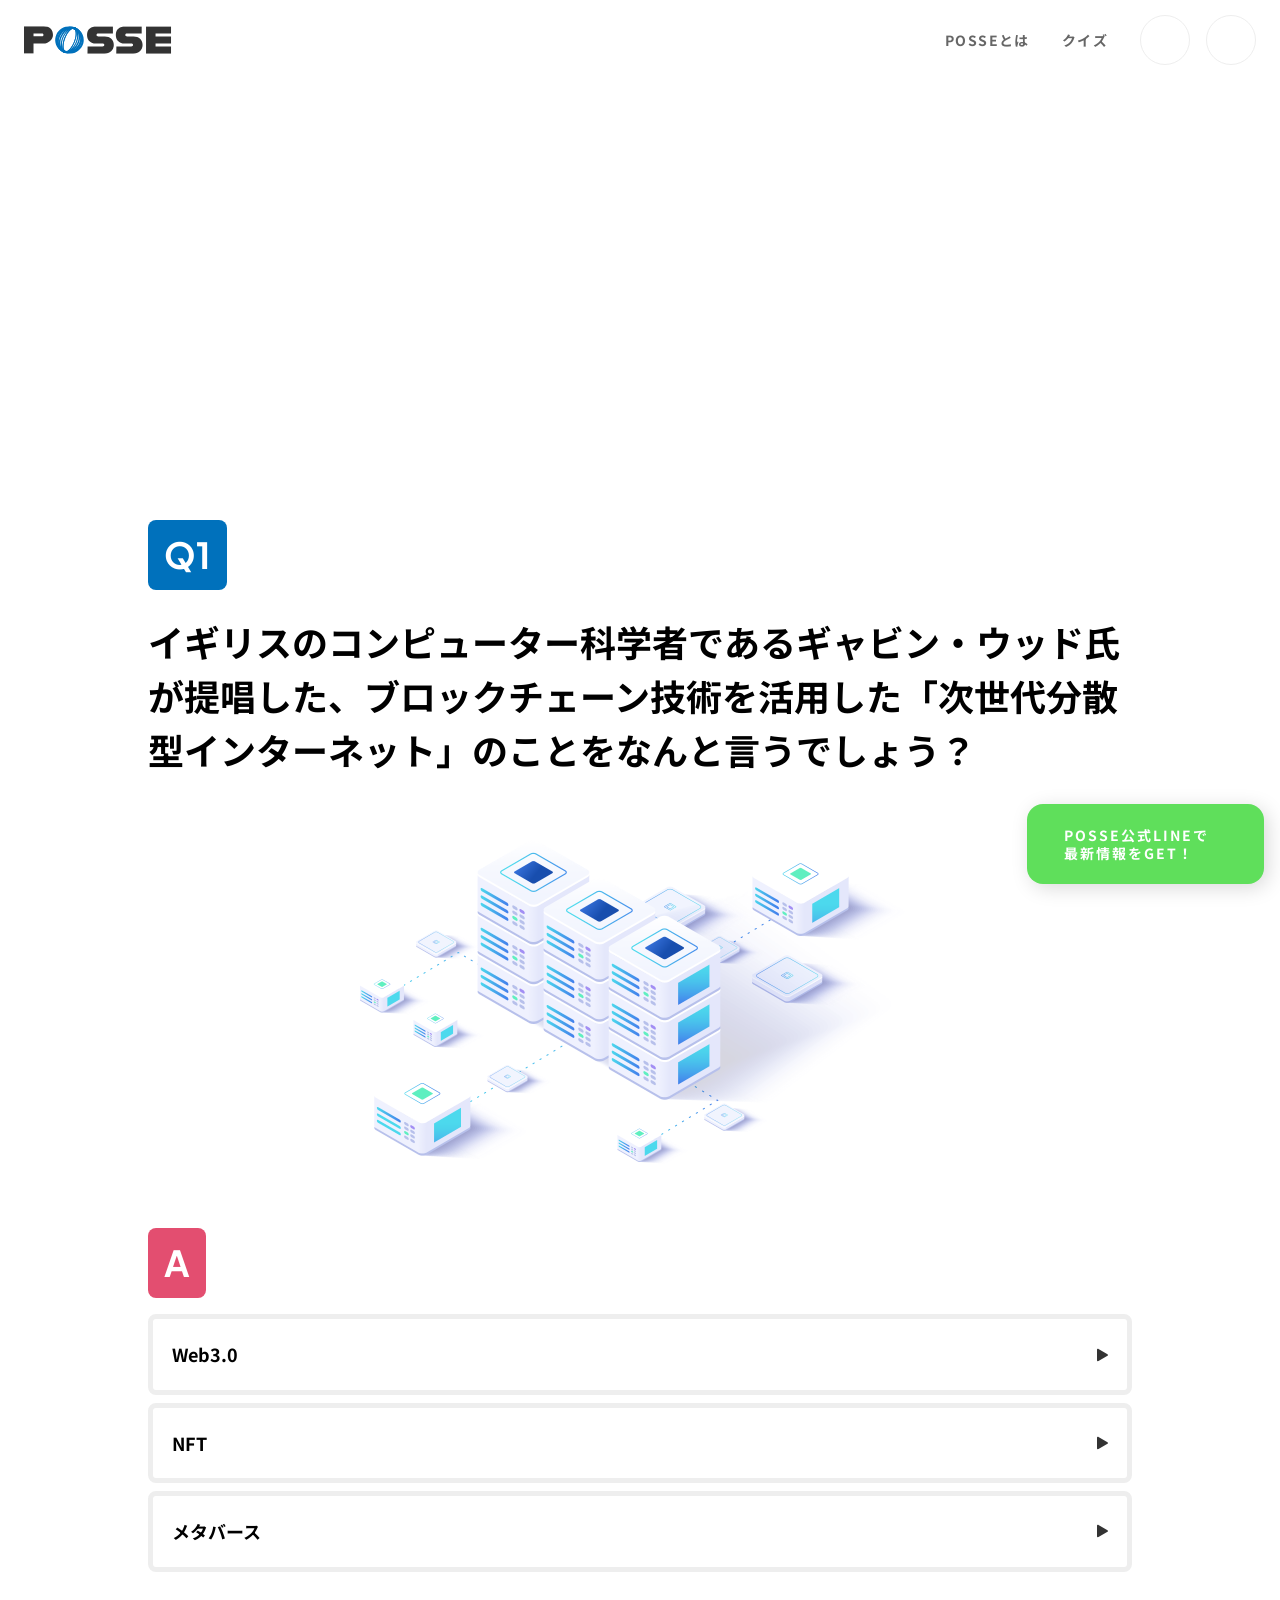
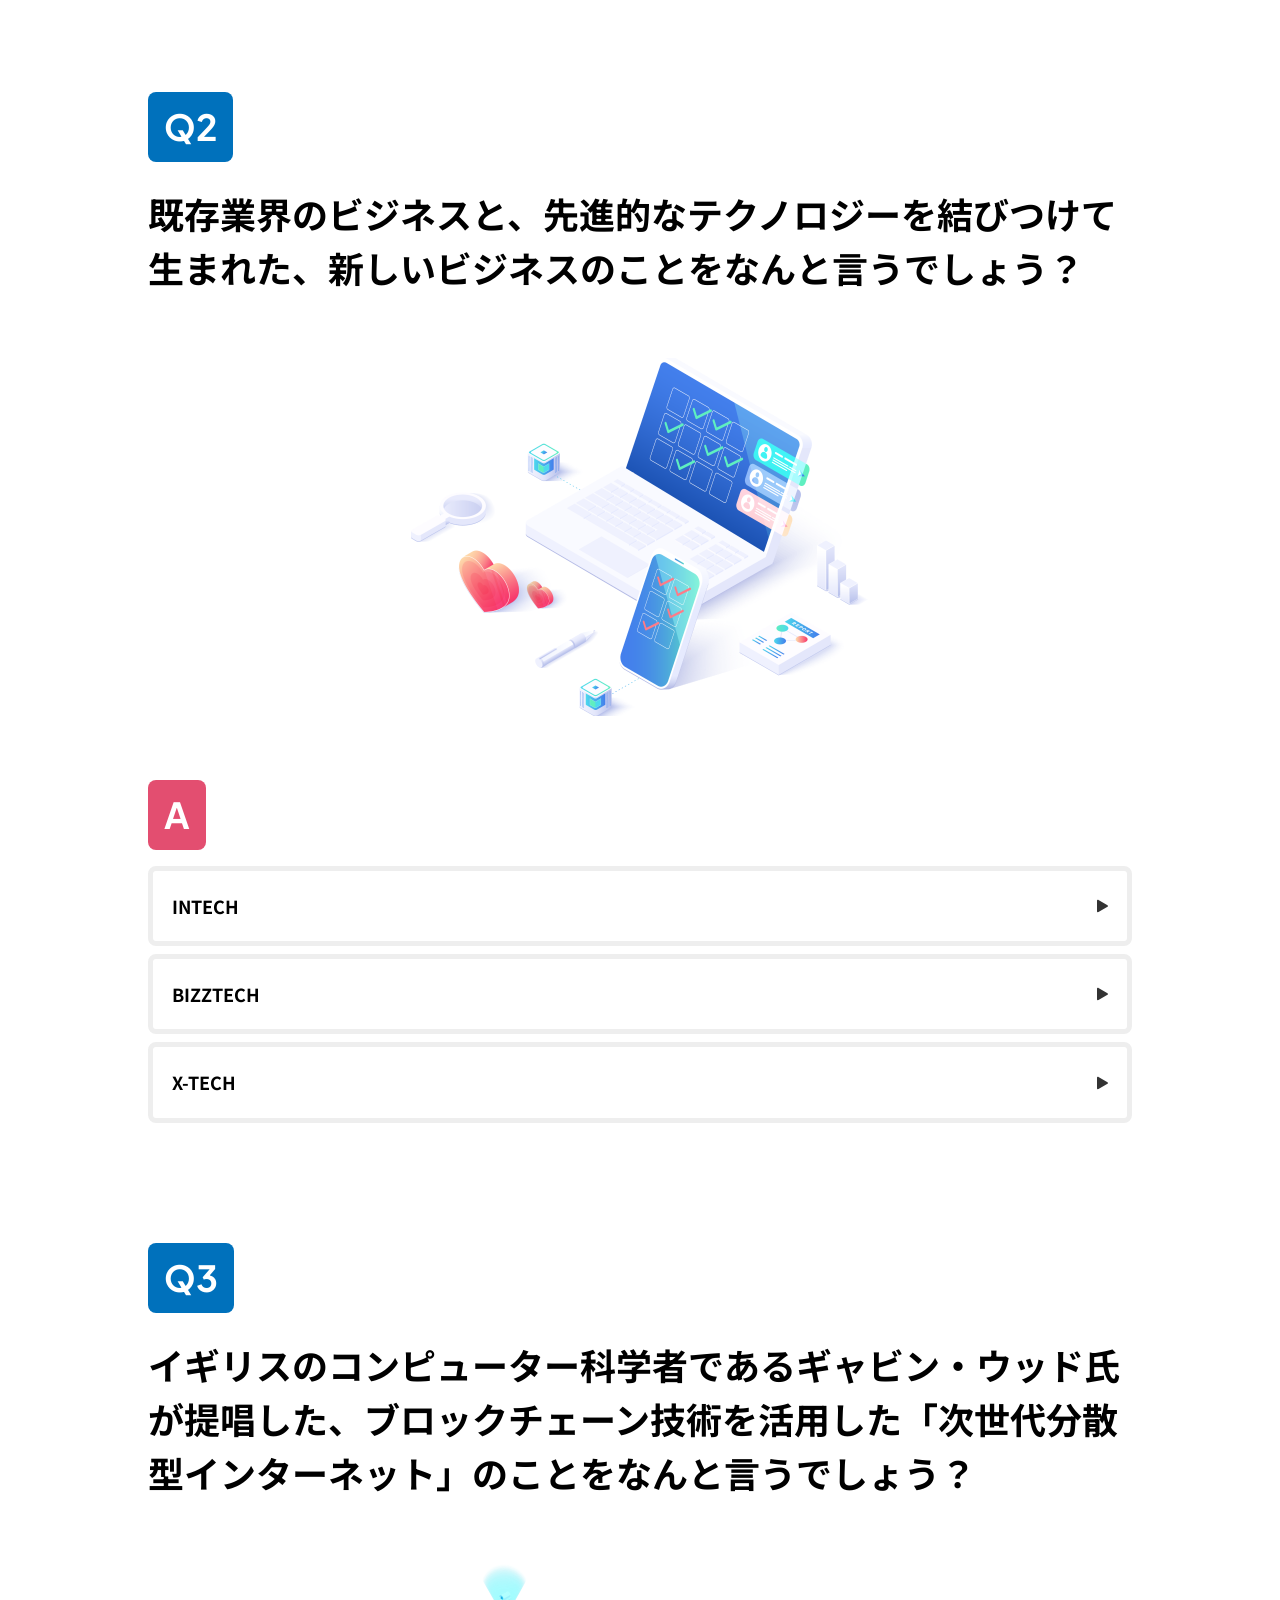
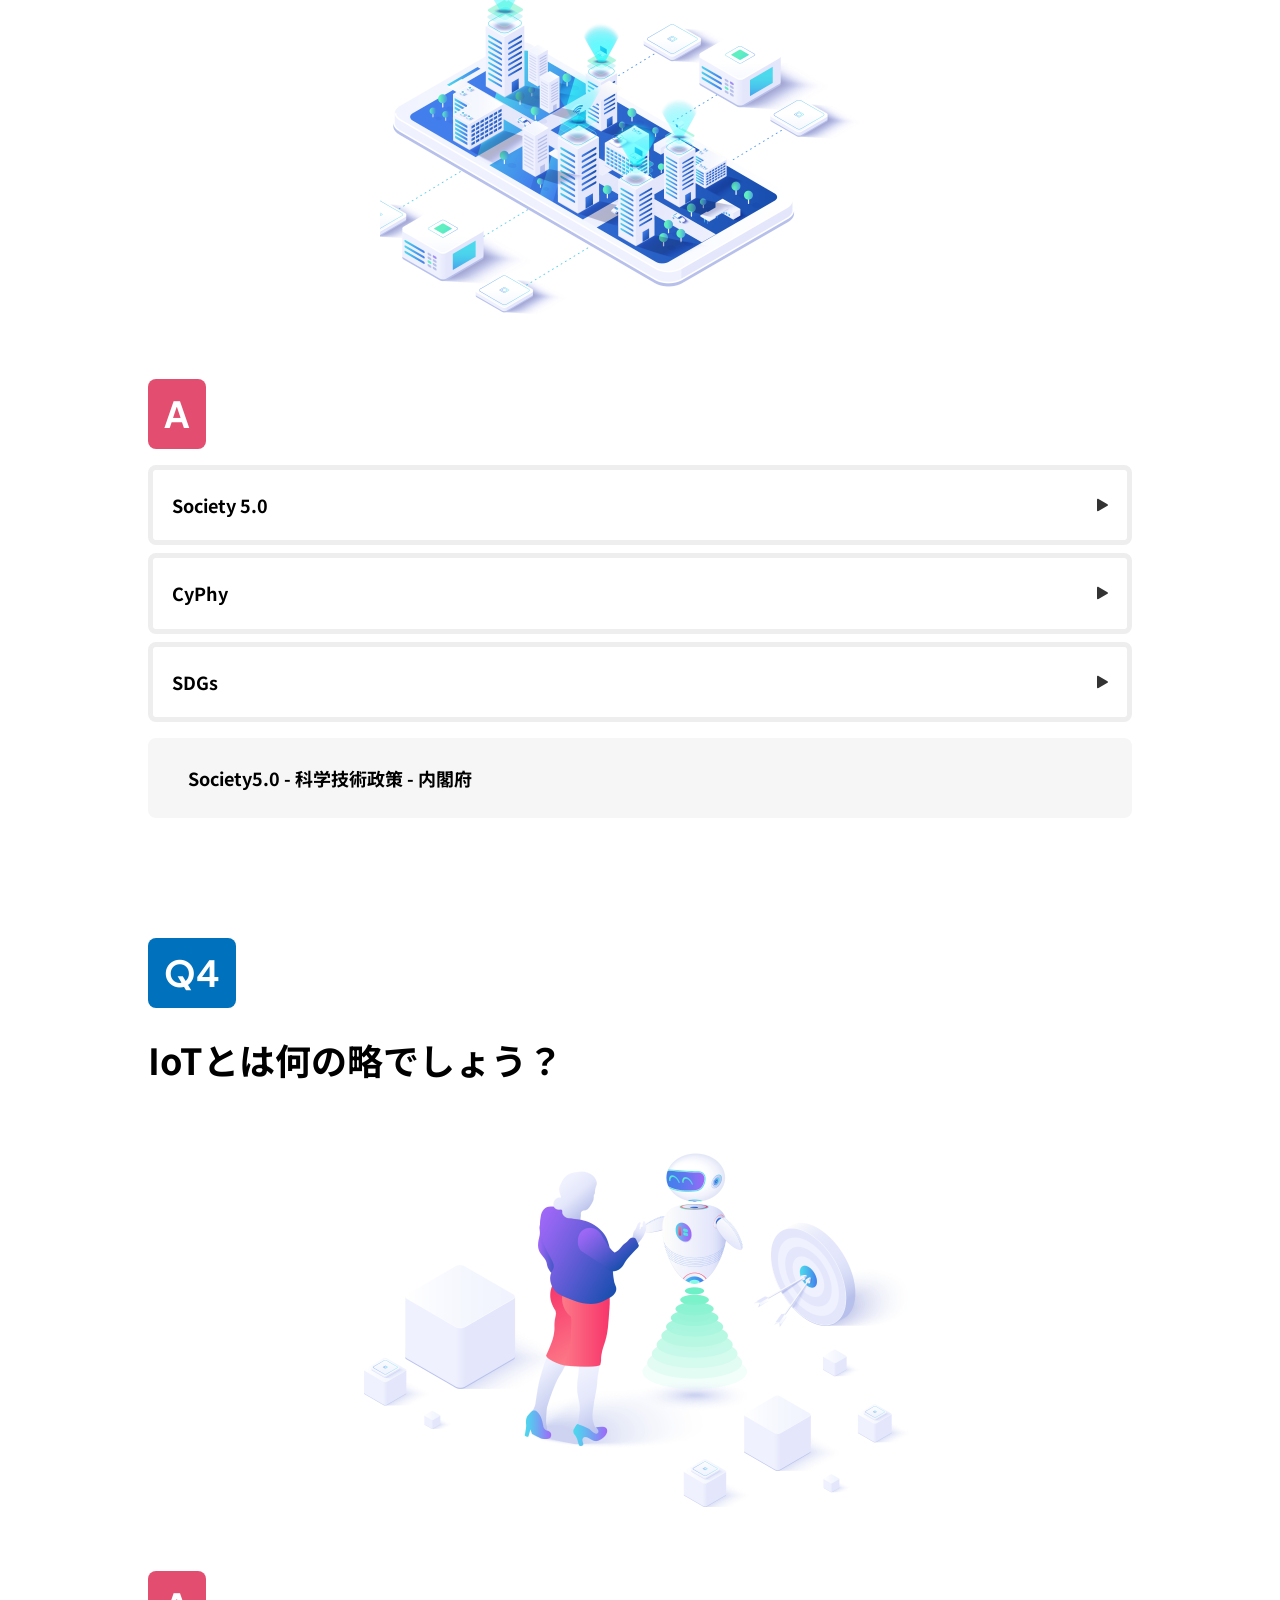
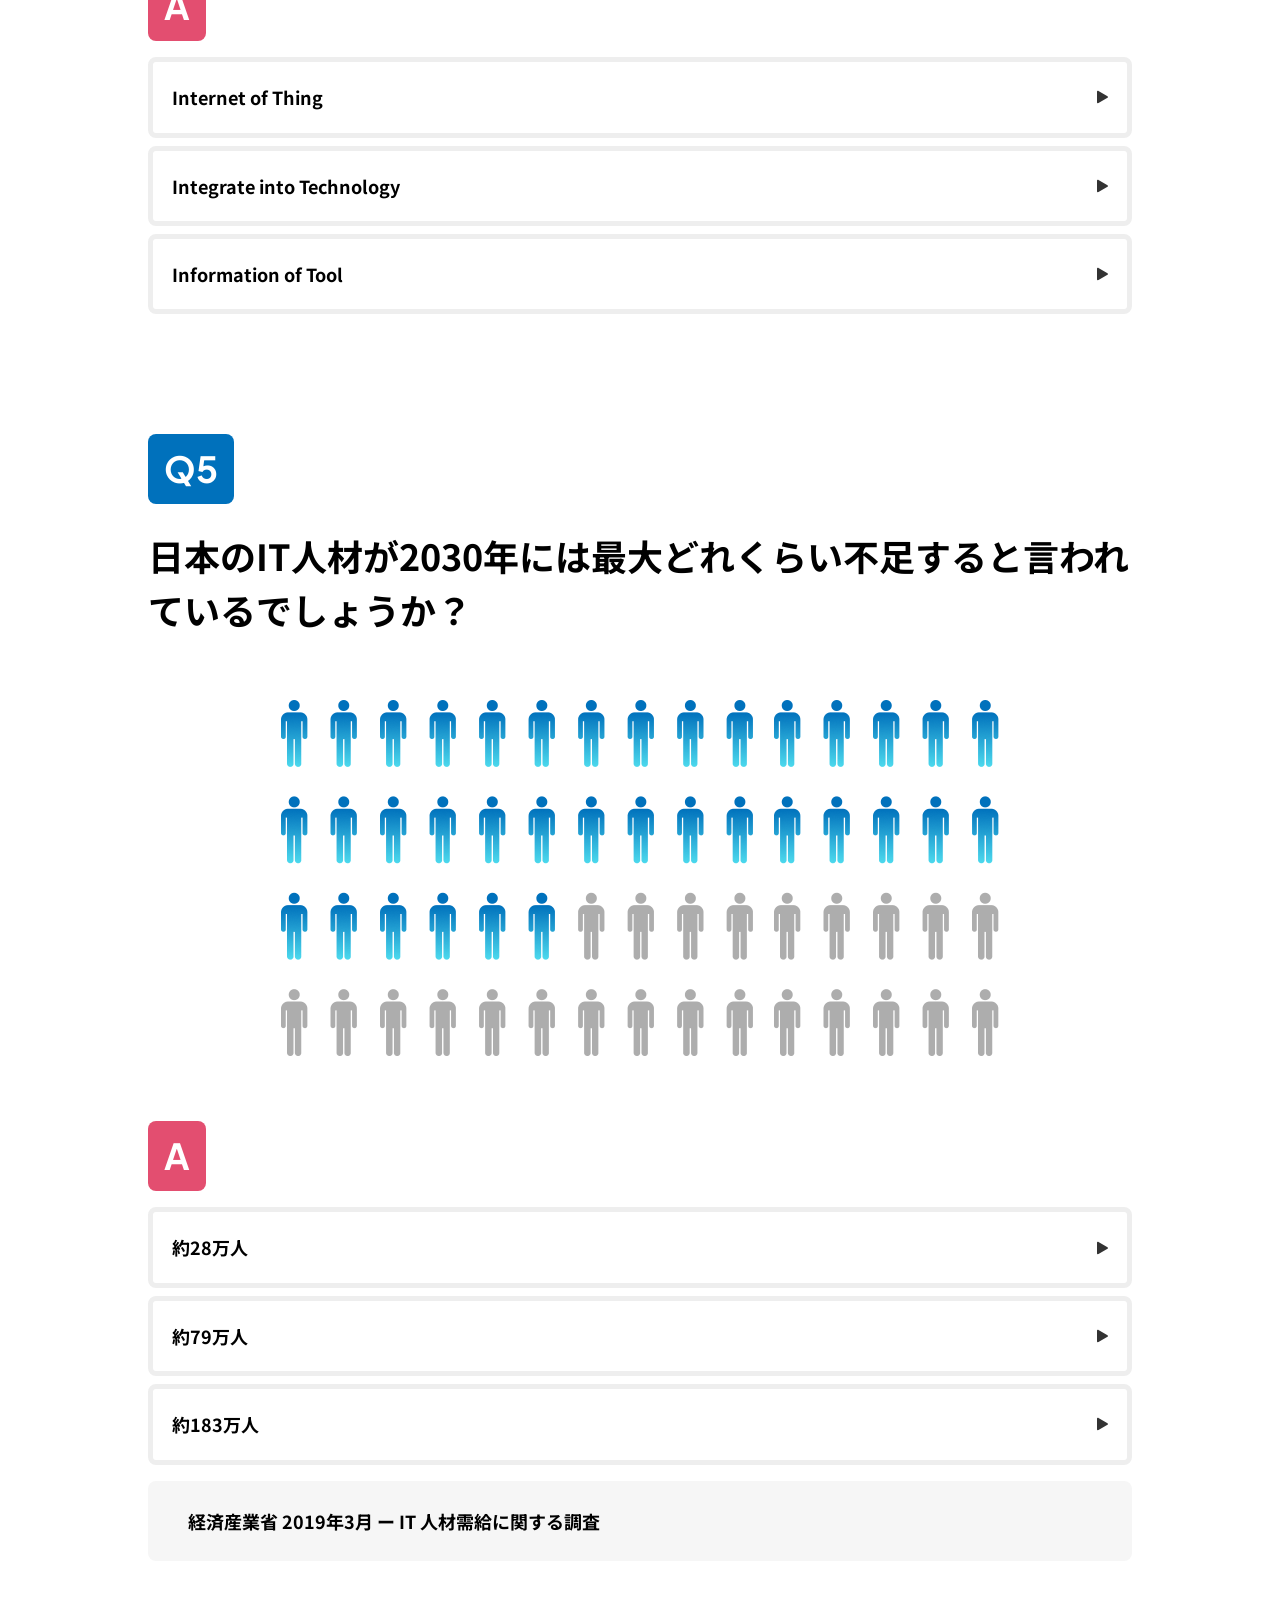
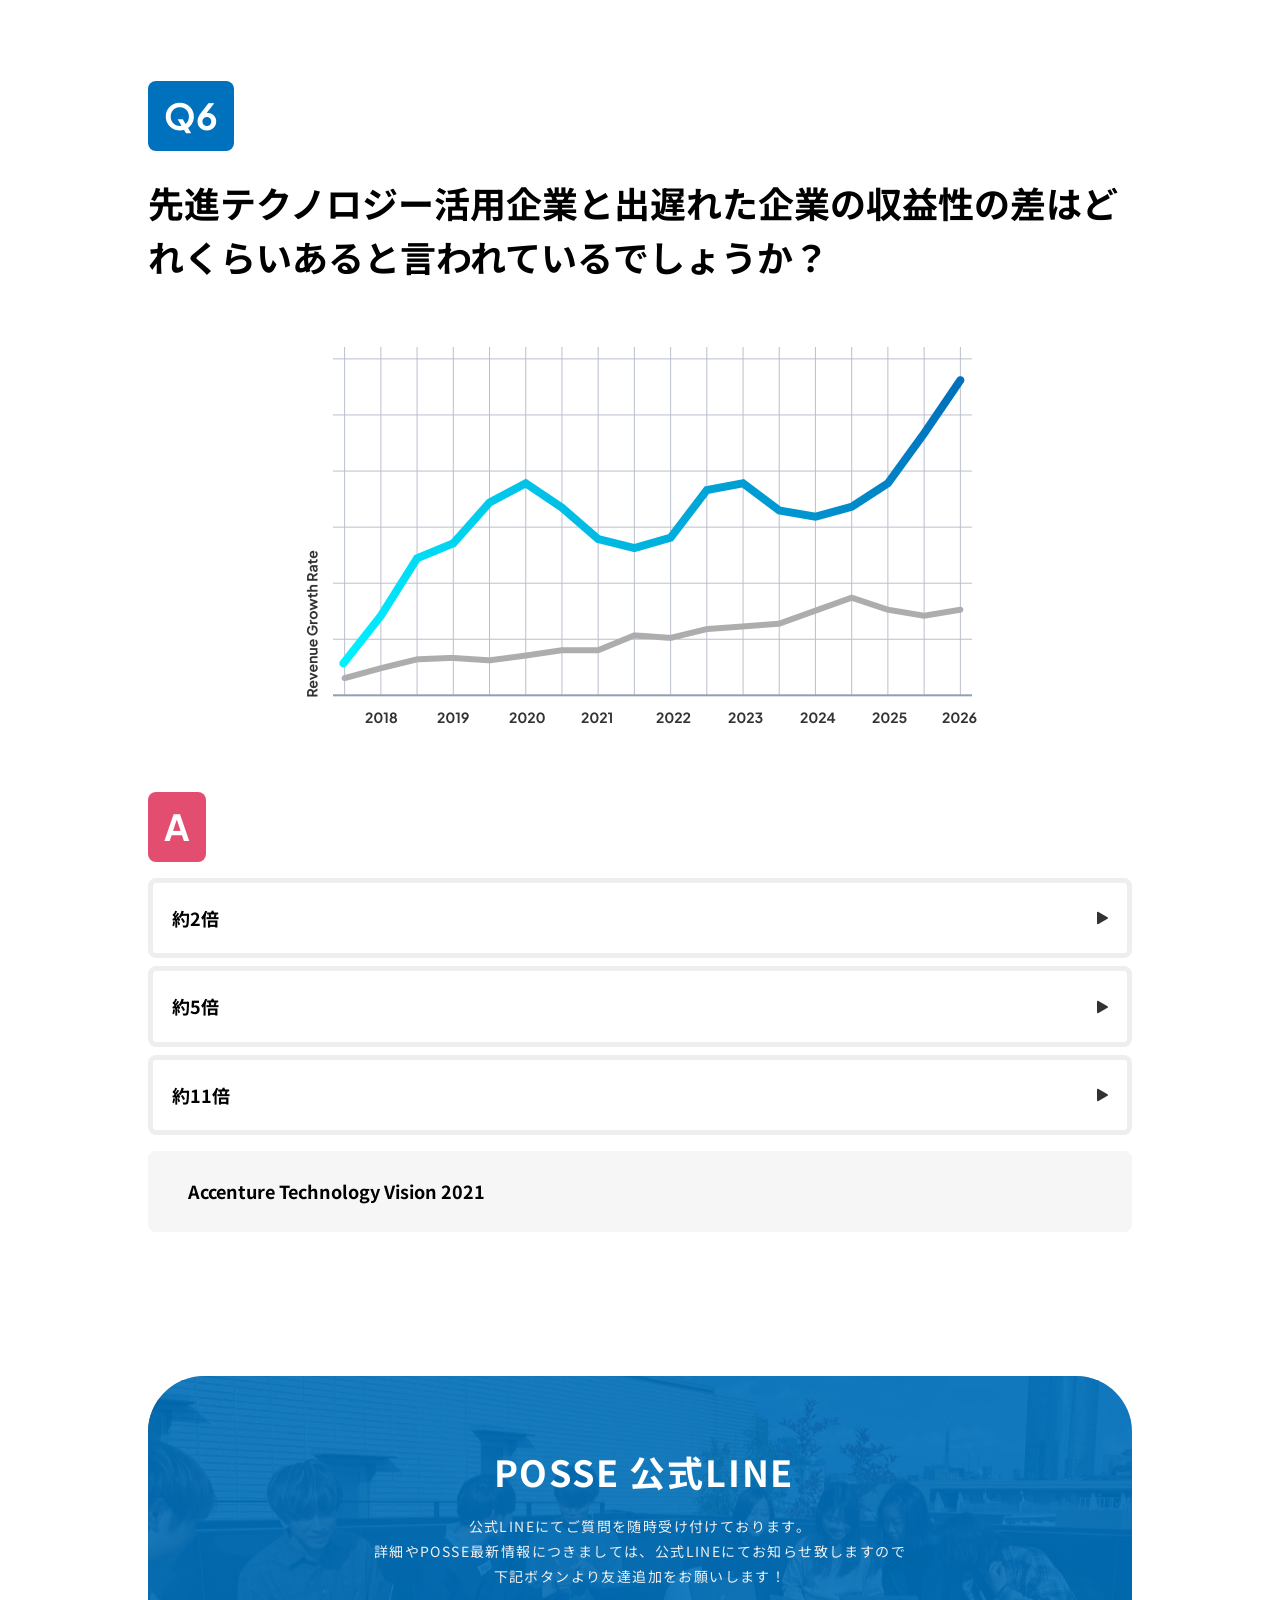
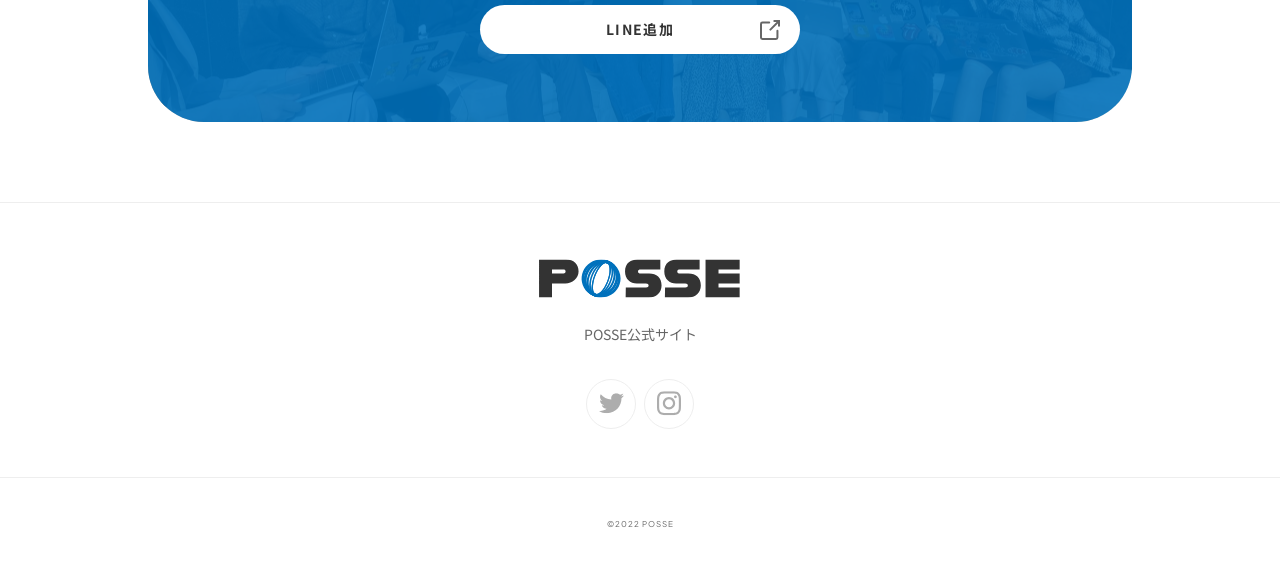
==== commit c54b5317: "エラー消えない、選択肢の部分がubdefinedになってる" ====
--- a/quiz/index.html
+++ b/quiz/index.html
@@ -59,7 +59,7 @@
     </div>
   </header>
   <!-- /.l-header .p-header -->
-
+  
 
   <main class="l-main">
     <section class="p-hero p-quiz-hero">
--- a/quiz/style/style.css
+++ b/quiz/style/style.css
@@ -1,4 +1,4 @@
-/*! destyle.css v3.0.2 | MIT License | https://github.com/nicolas-cusan/destyle.css */
+
 *,
 ::before,
 ::after {
@@ -677,7 +677,7 @@
 }
 
 .p-quiz-hero {
-  background: url(../img/quiz/sp/bg-hero.jpg) center center/cover;
+  background: url(../img/bg-hero.jpg) center center/cover;
 }
 
 .p-quiz-container {
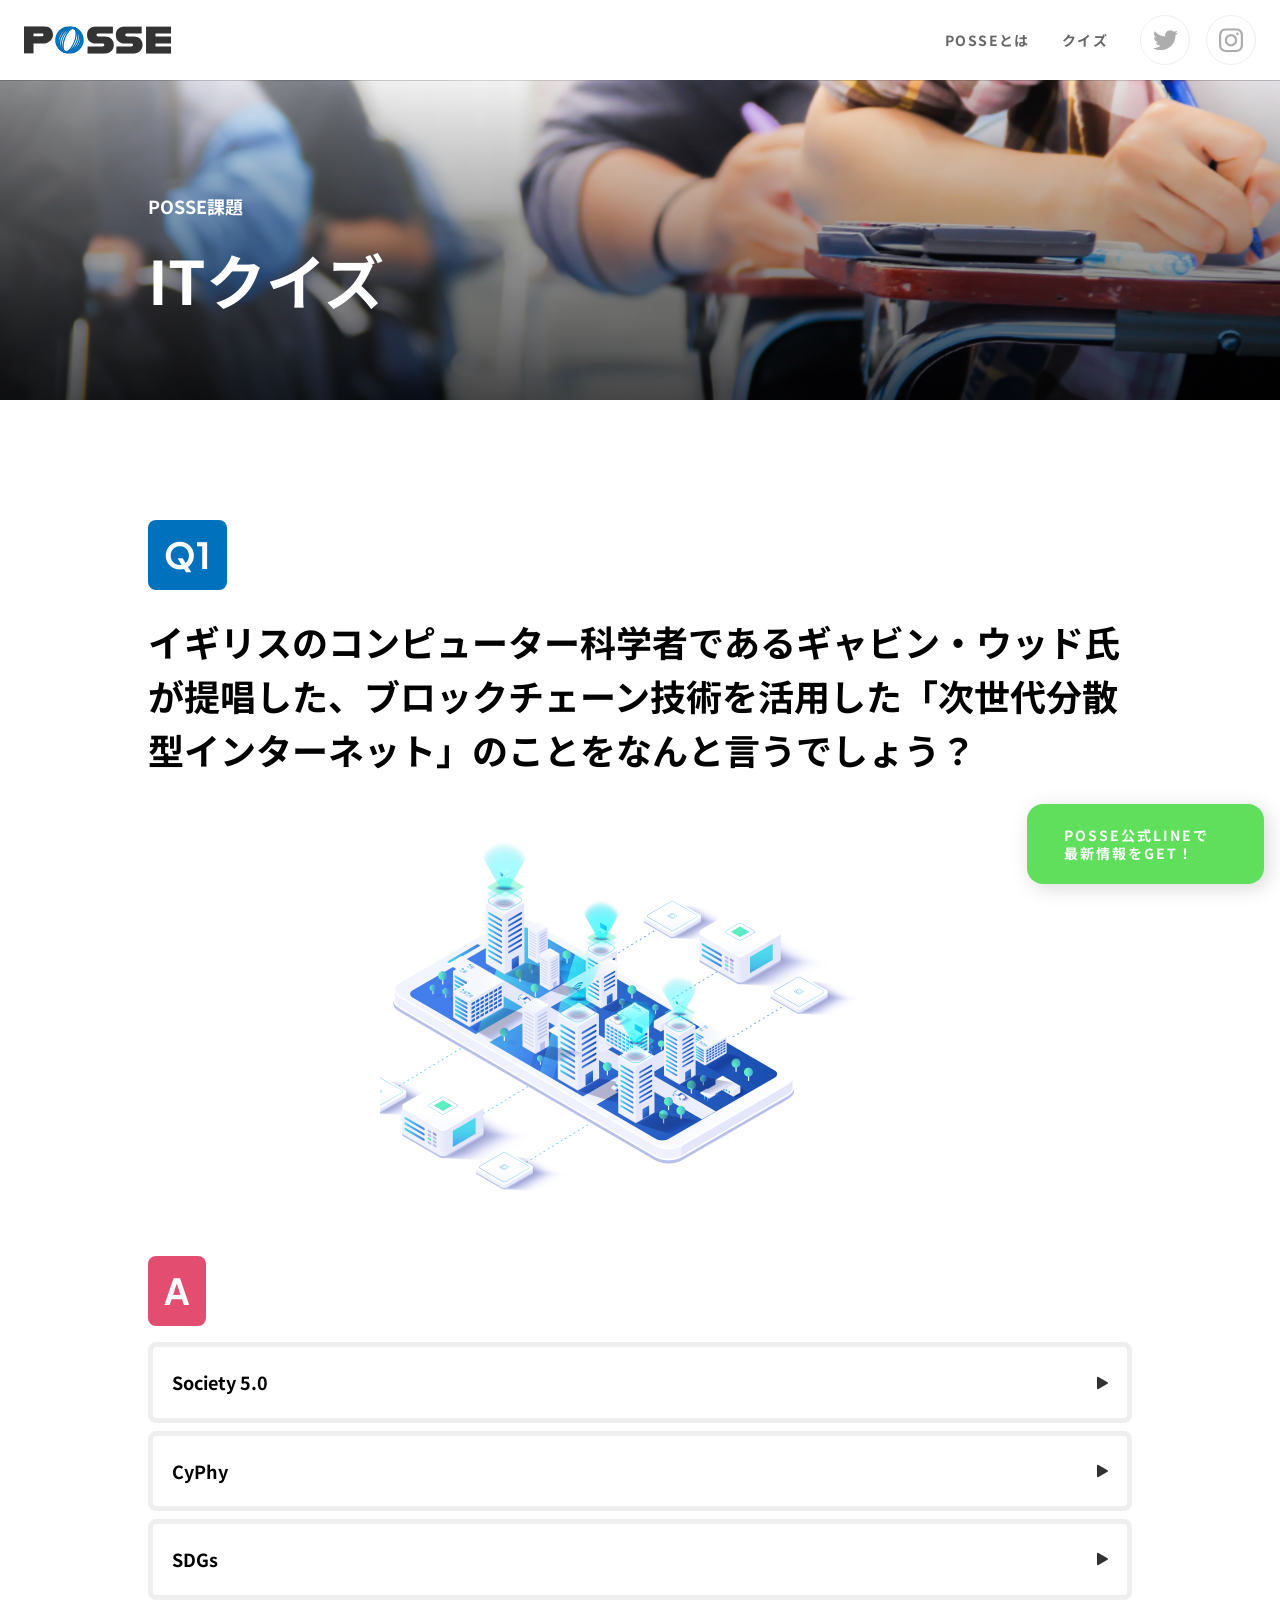
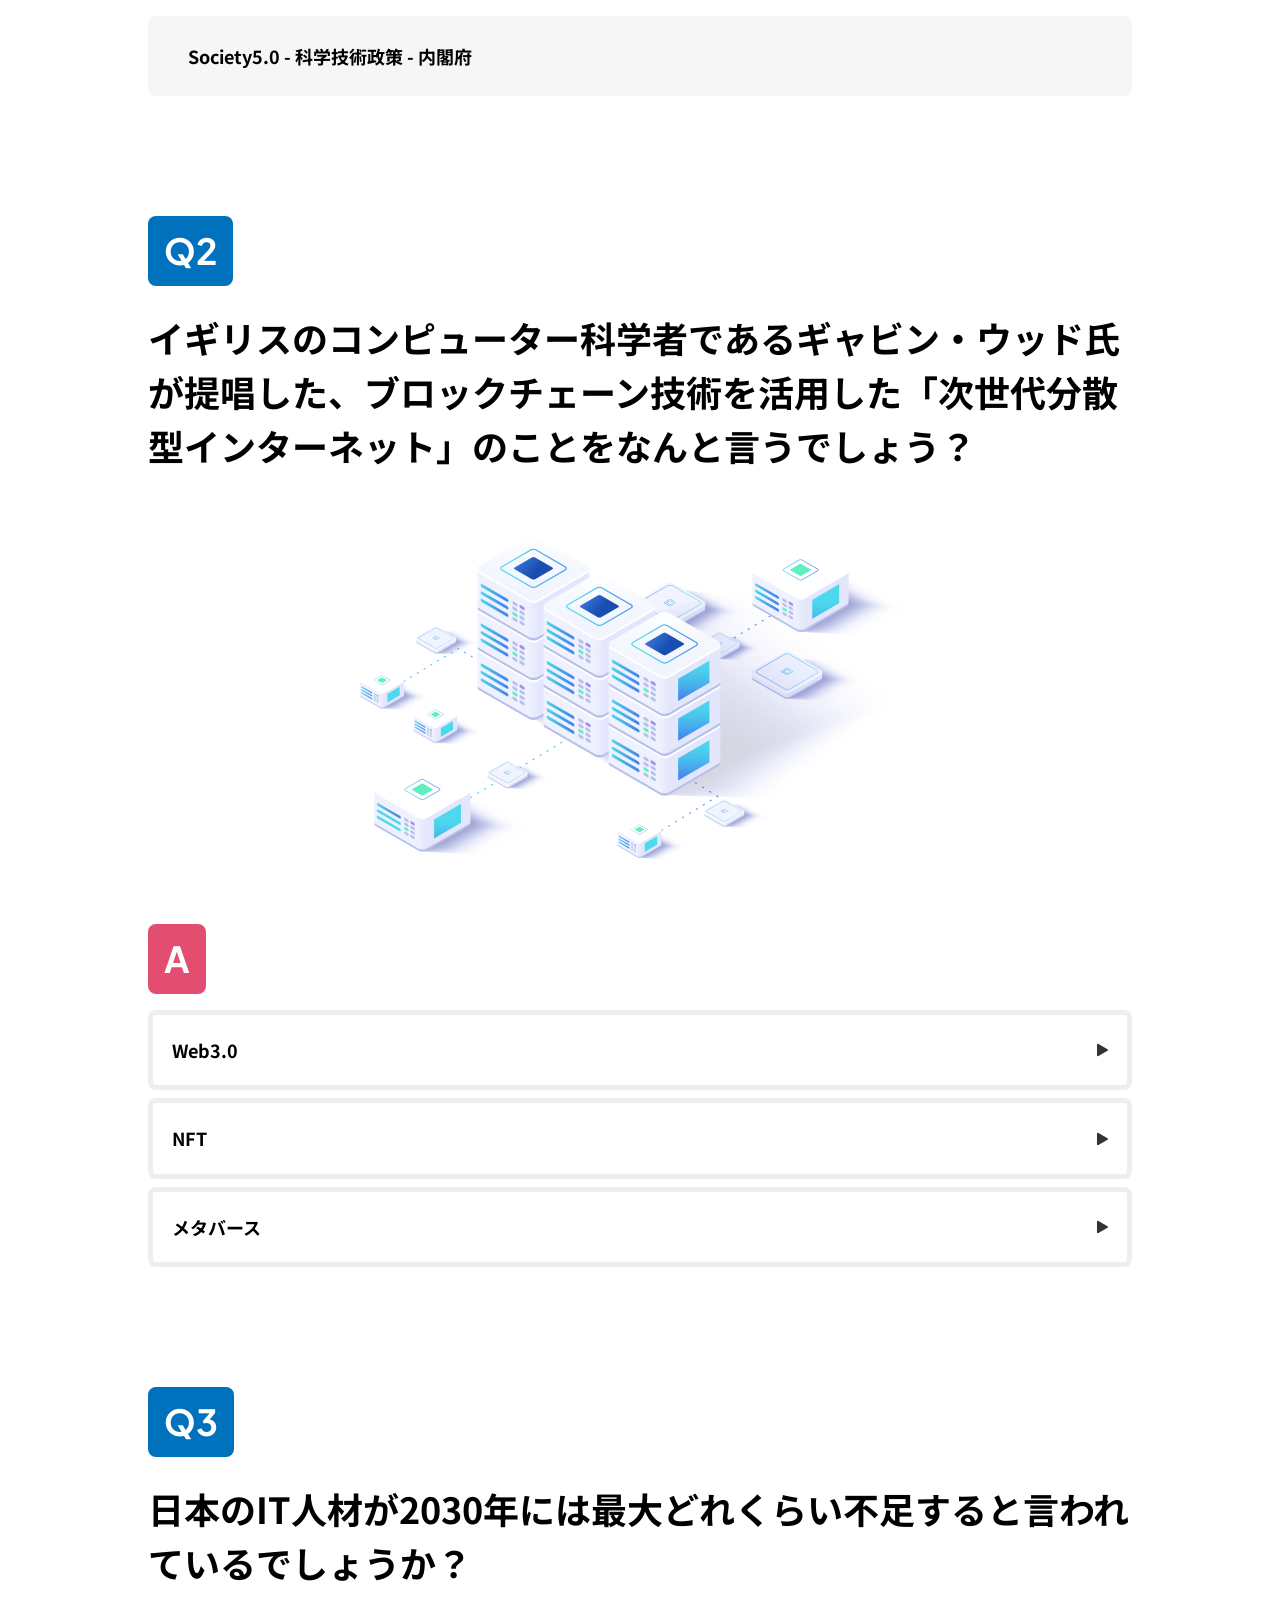
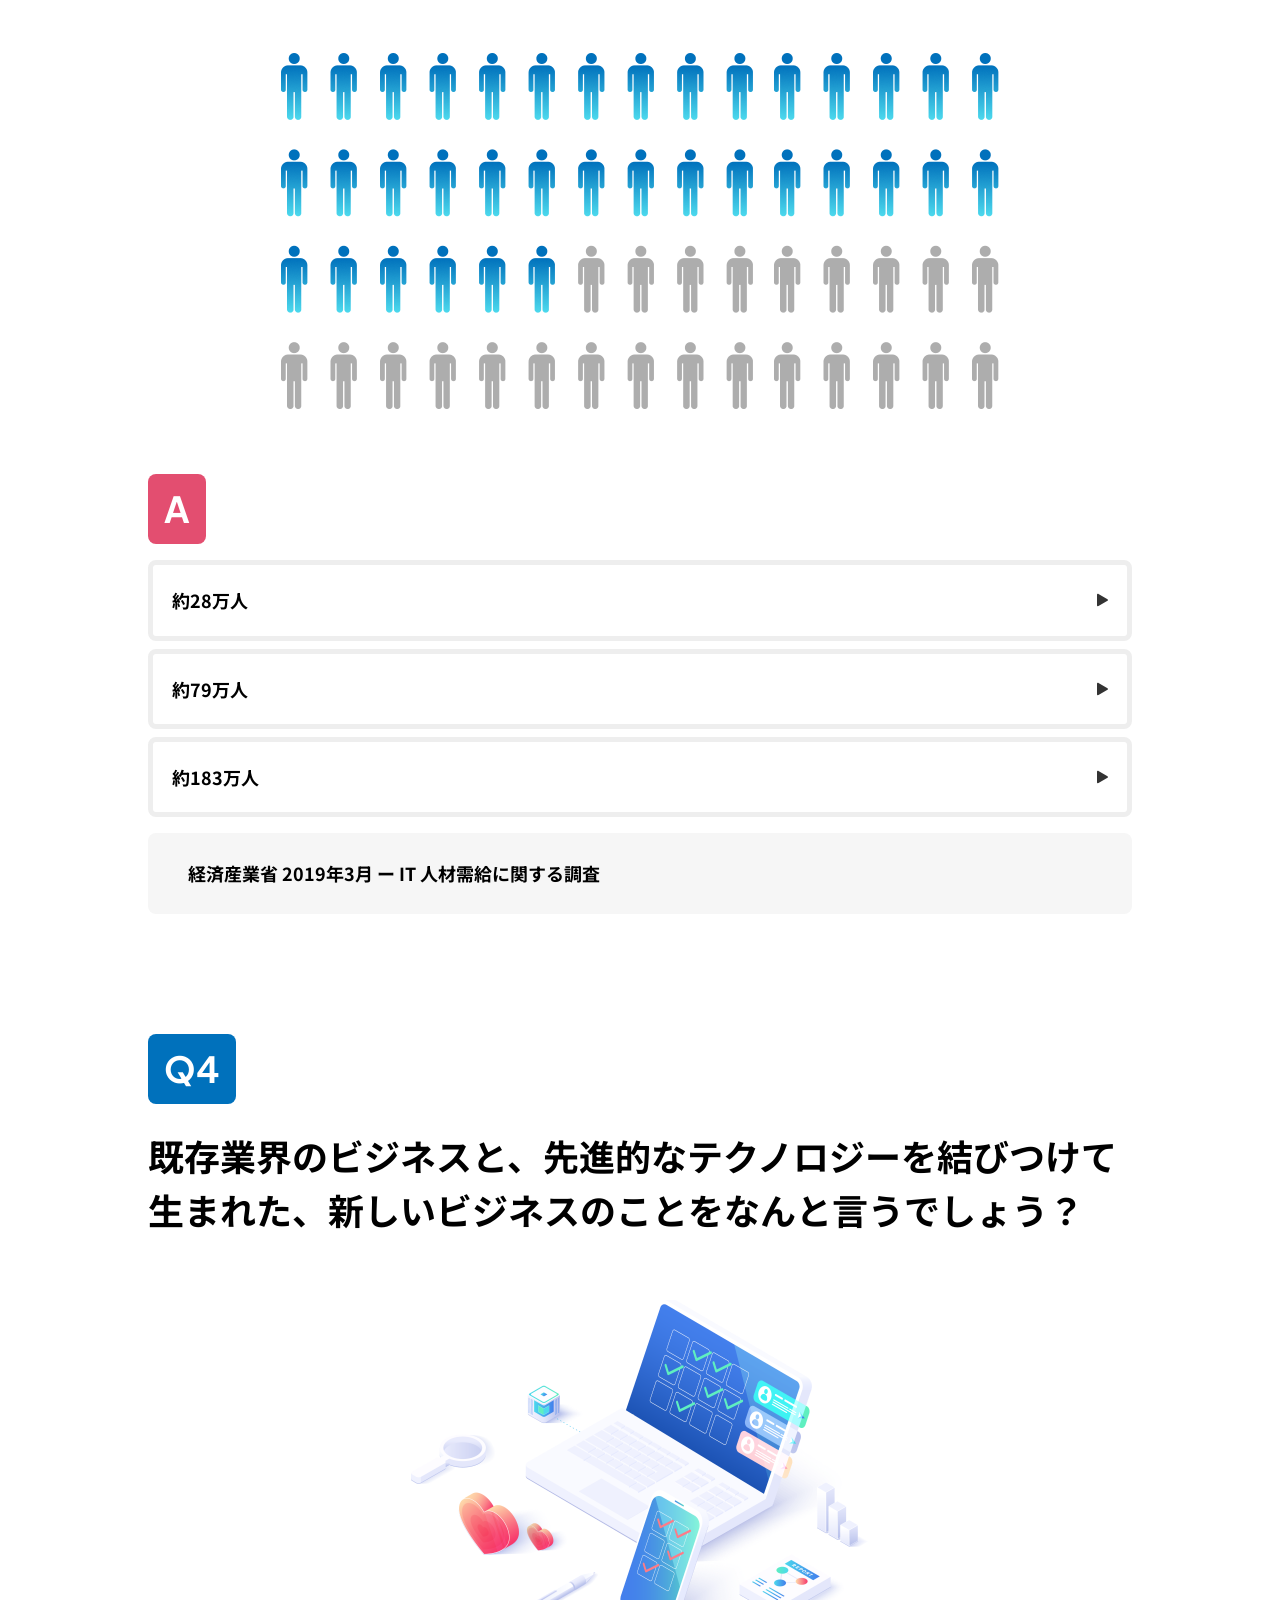
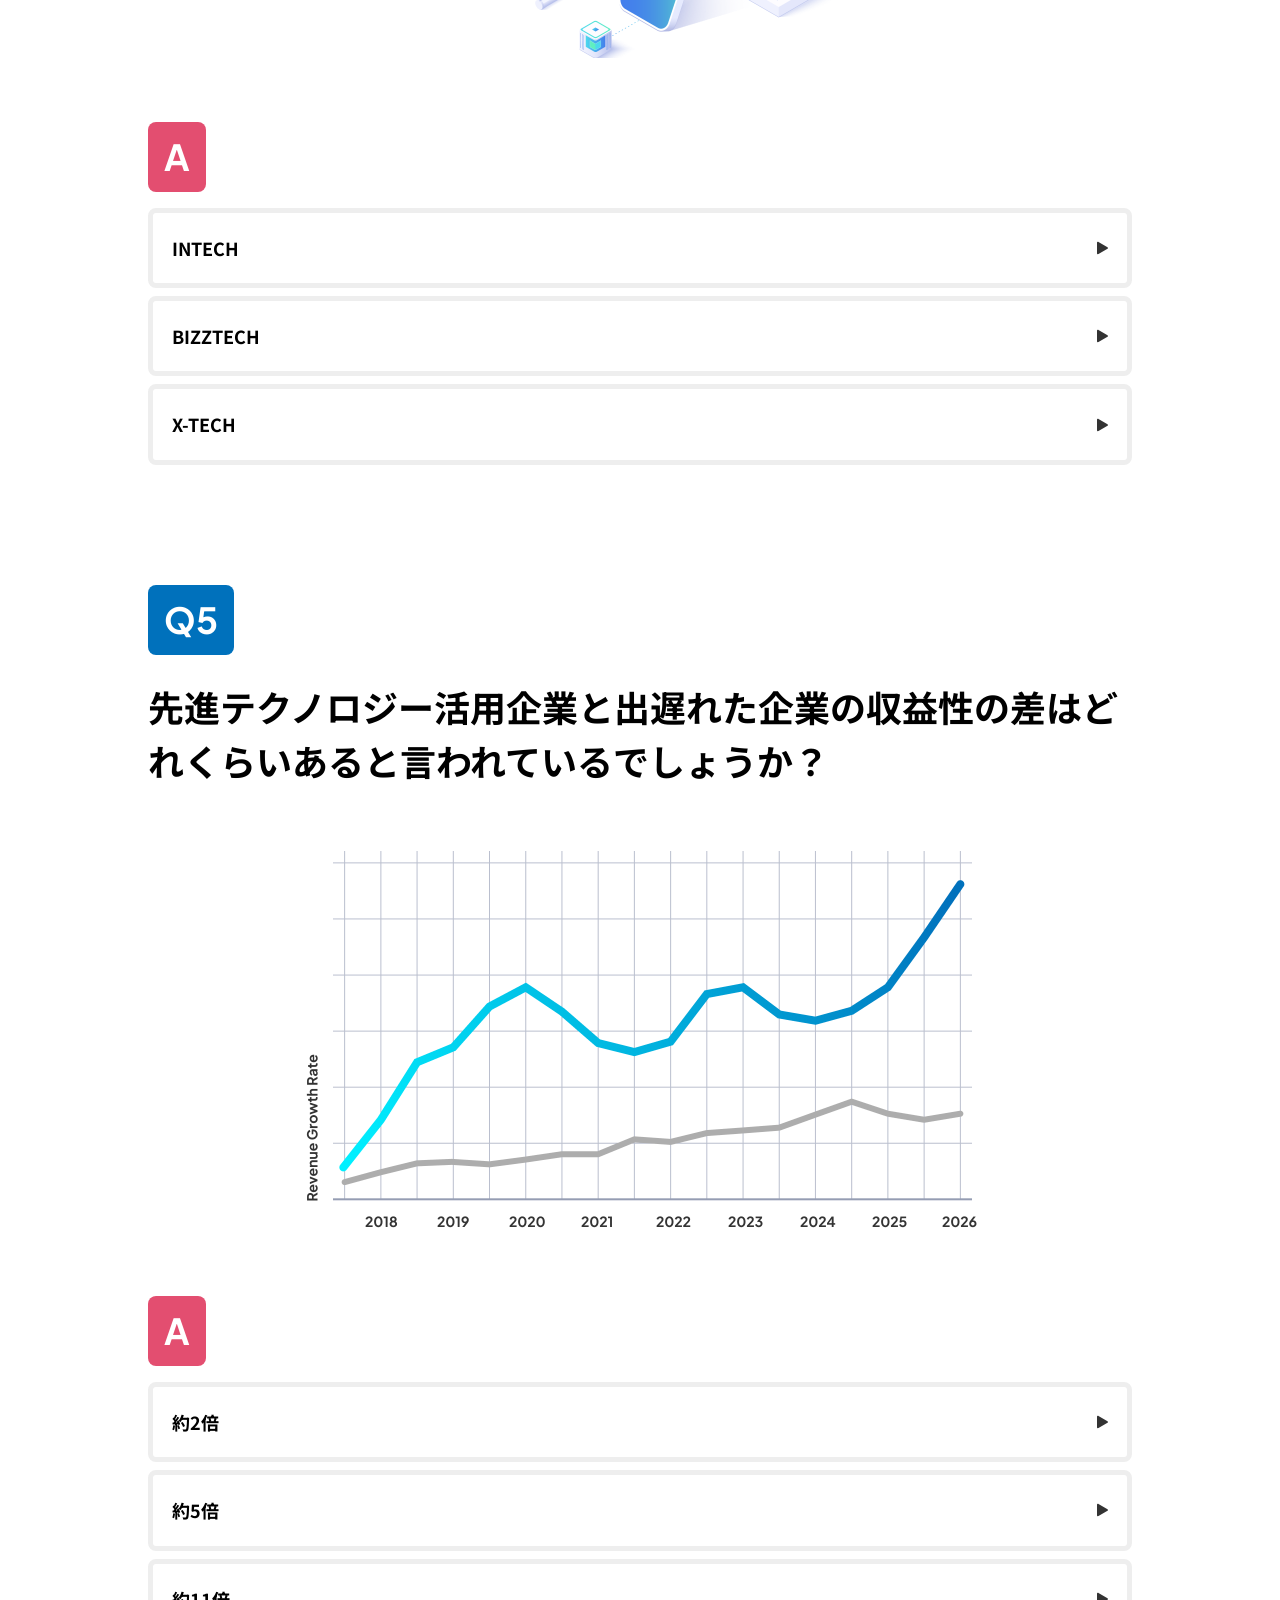
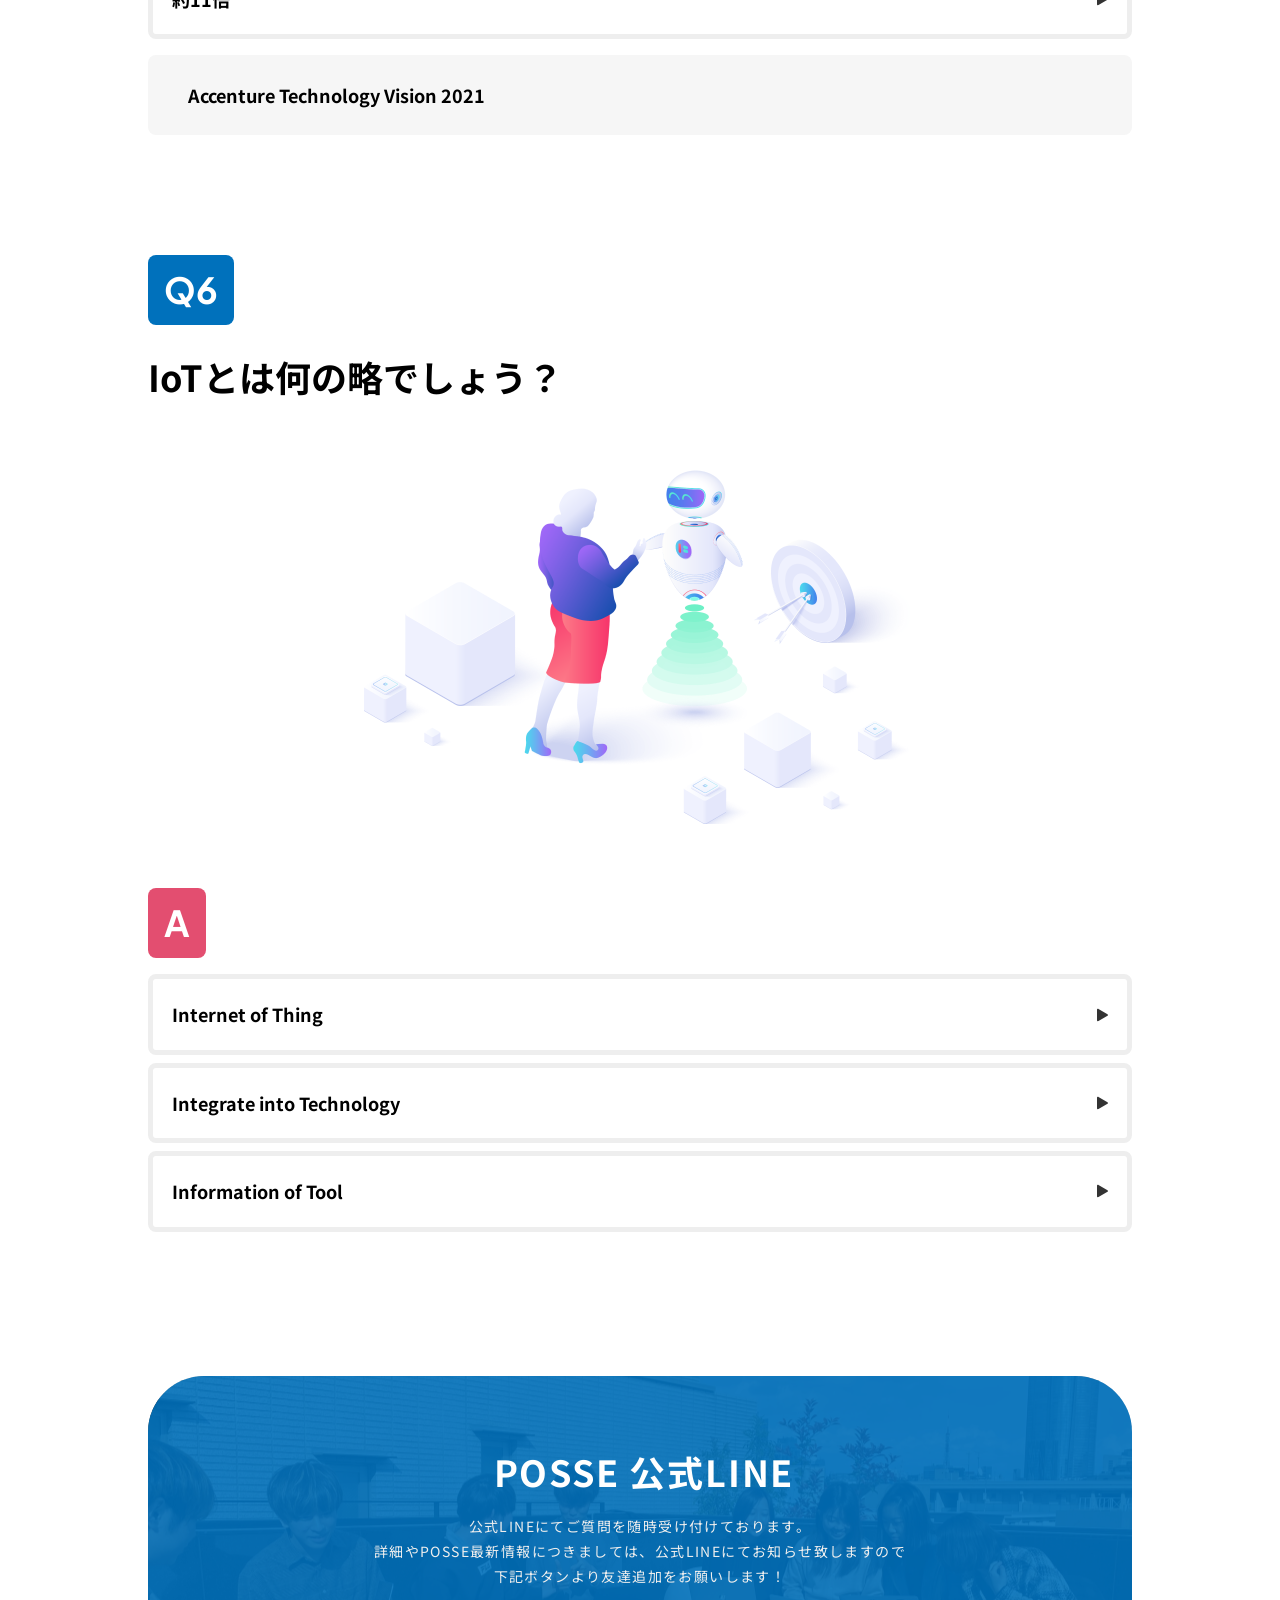
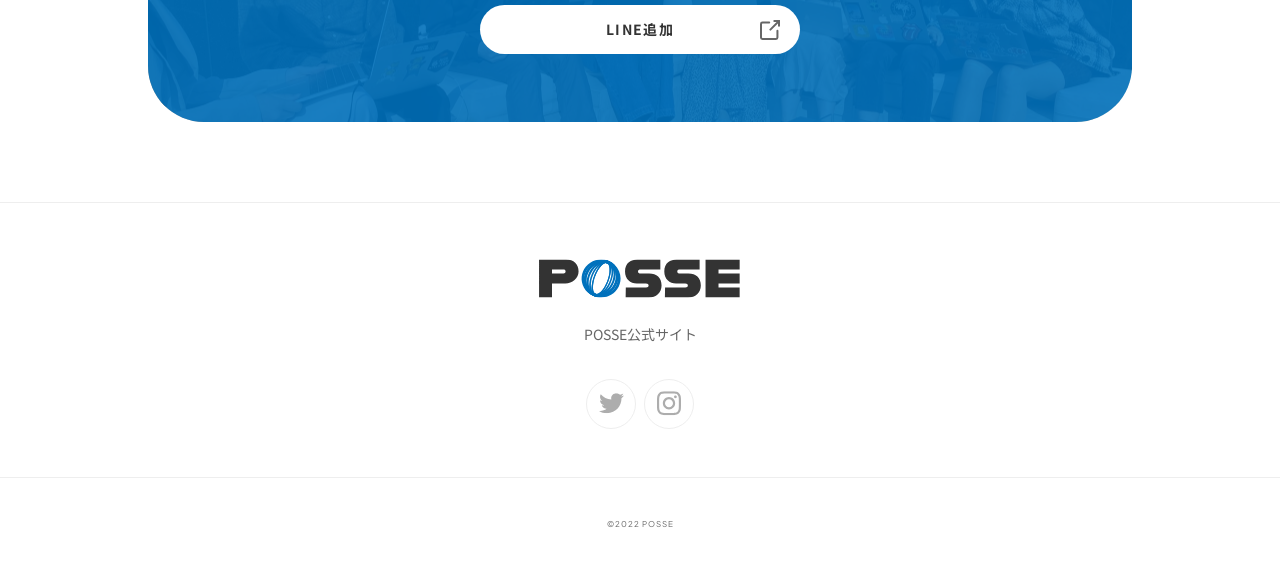
==== commit 69950580: "選択肢がしっかりと出るようになった、画面幅を小さくするとエラーが出る、やり方わからんからとりあえず先にすすむ" ====
--- a/quiz/index.html
+++ b/quiz/index.html
@@ -46,13 +46,13 @@
         <li class="p-sns__item">
           <a href="https://twitter.com/posse_program" target="_blank" rel="noopener noreferrer" class="p-sns__item__link"
             aria-label="Twitter">
-            <i class="u-icon__twitter"></i>
+            <img class="u-icon__twitter" src="../quiz/icon/icon-twitter.svg"></img>
           </a>
         </li>
         <li class="p-sns__item">
           <a href="https://www.instagram.com/posse_programming/" target="_blank" rel="noopener noreferrer"
             class="p-sns__item__link" aria-label="instagram">
-            <i class="u-icon__instagram"></i>
+            <img class="u-icon__instagram" src="../quiz/icon/icon-instagram.svg"></img>
           </a>
         </li>
       </ul>
--- a/quiz/style/style.css
+++ b/quiz/style/style.css
@@ -1006,7 +1006,8 @@
     margin-top: 42px;
   } */
   .p-quiz-hero {
-    background-image: url(../img/quiz/bg-hero.jpg);
+    background-image: url(../img/bg-hero.jpg) center center/cover;
+    
   }
   .p-quiz-container {
     margin-top: 120px;
